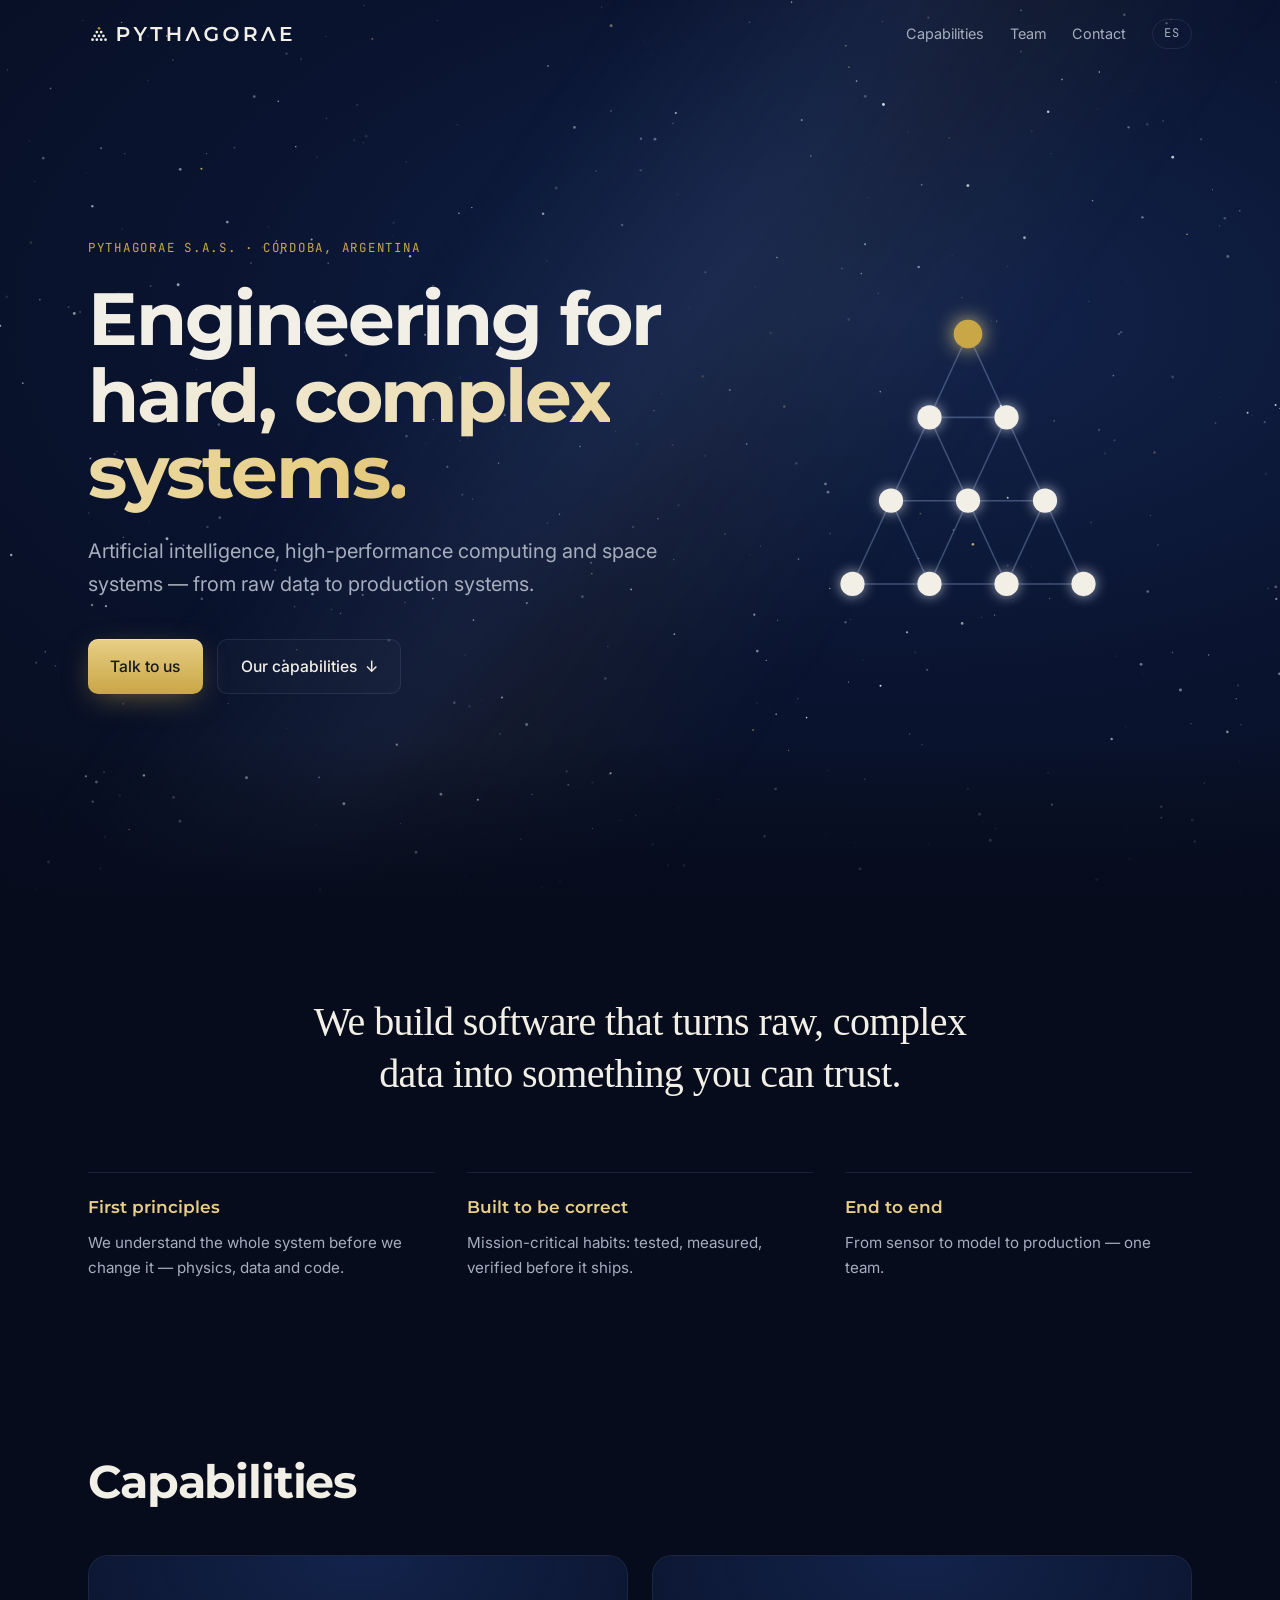
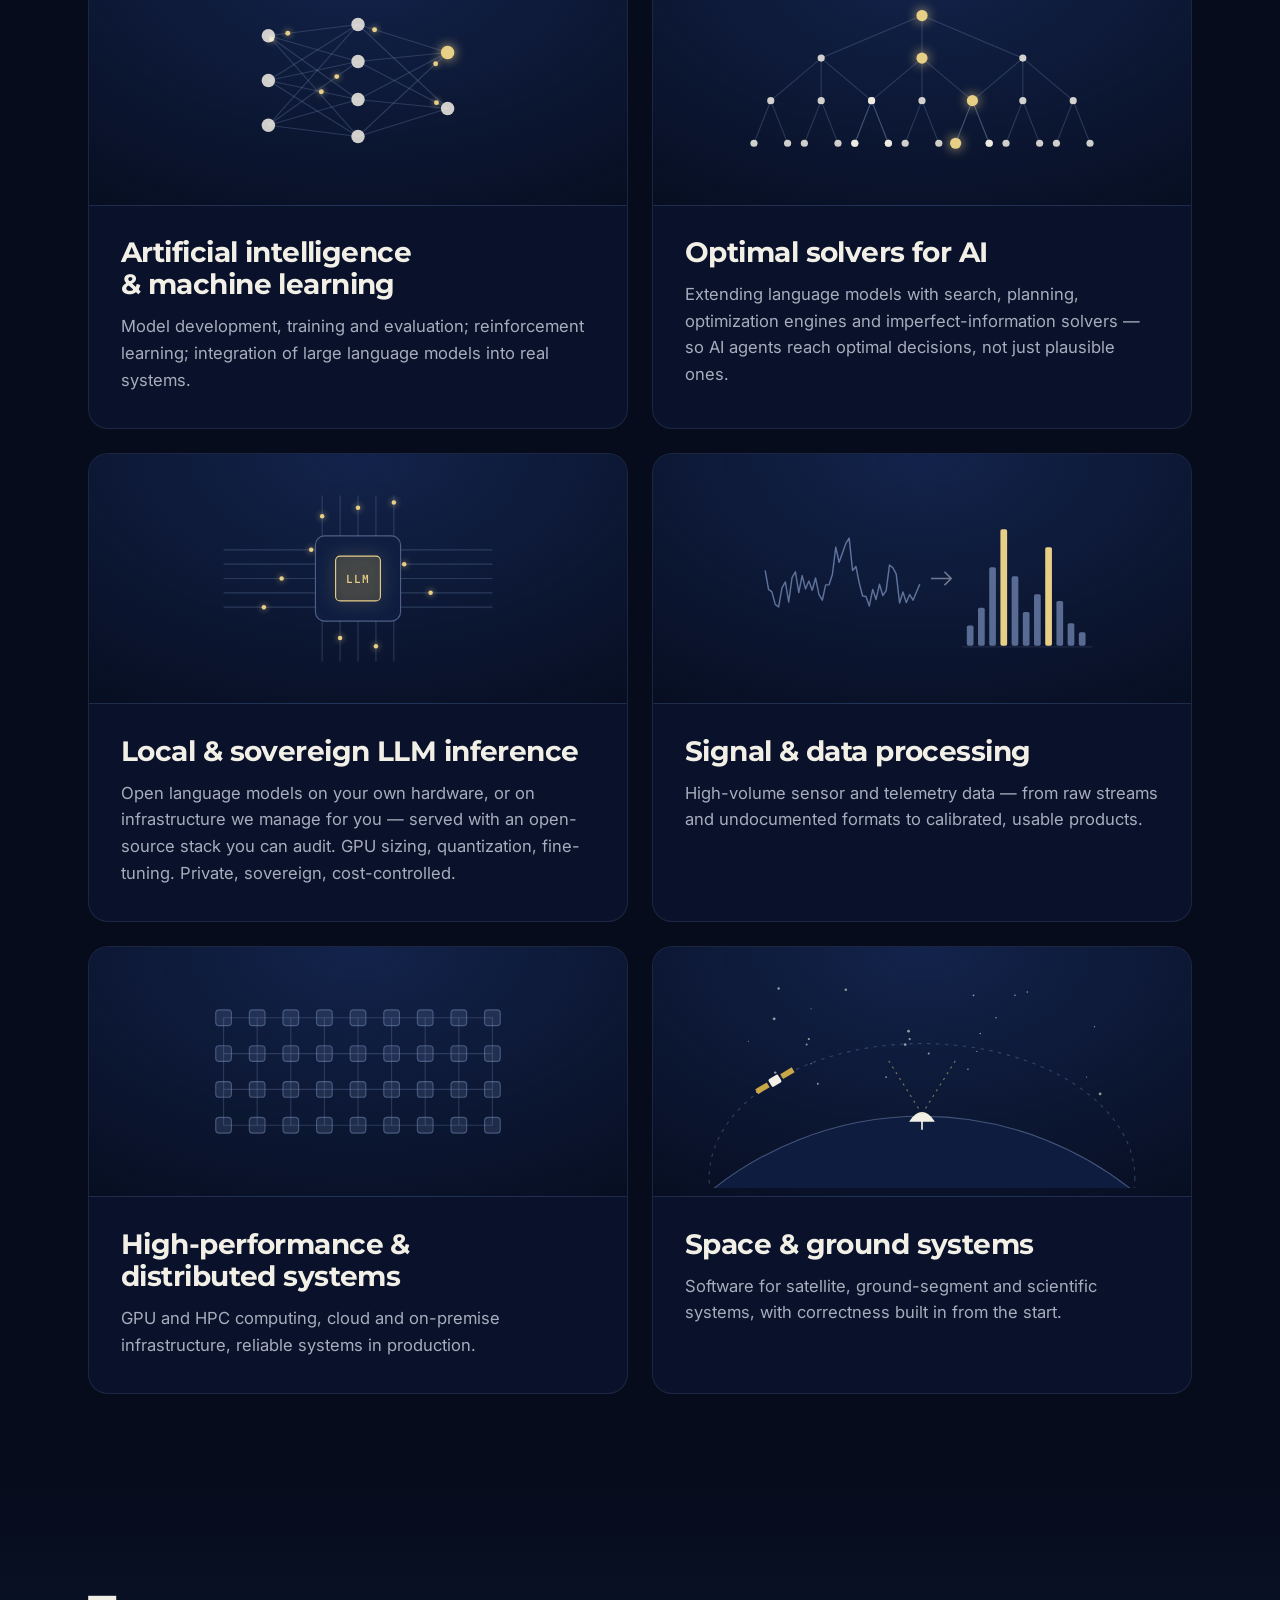
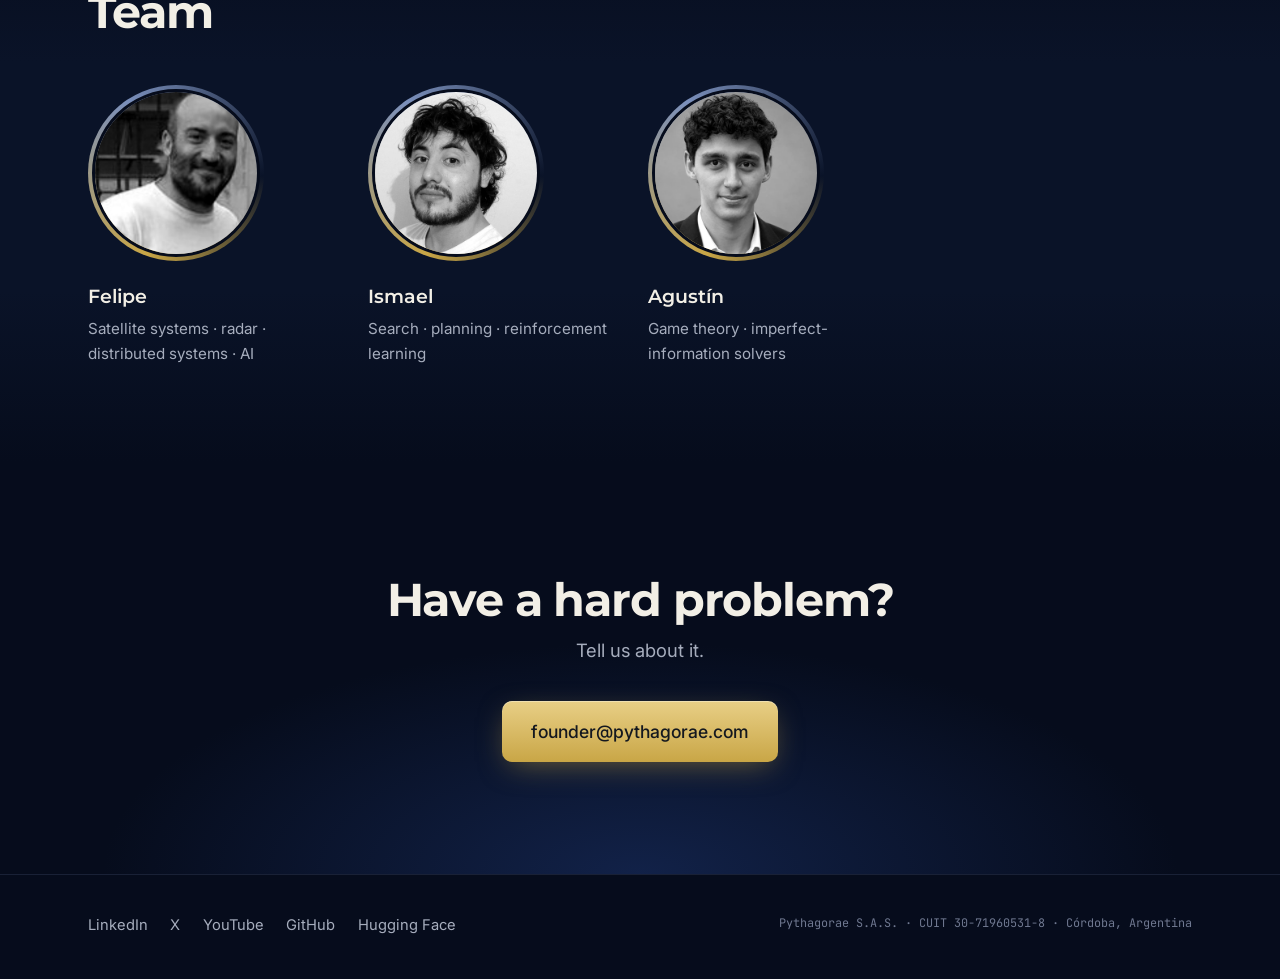
==== index.html @ efcf4a7c "Site: contact line 'Tell us about it.' Co-Authored-By: Claude Opus 5.5 (1M context) <noreply@anthrop" ====
<!doctype html>
<html lang="en">
<head>
<meta charset="utf-8">
<meta name="viewport" content="width=device-width, initial-scale=1">
<title>Pythagorae — Engineering for hard, complex systems</title>
<meta name="description" content="Pythagorae — software, artificial intelligence, high-performance computing and space-systems engineering. Córdoba, Argentina.">
<meta name="theme-color" content="#060c1c">
<meta property="og:title" content="Pythagorae">
<meta property="og:description" content="Pythagorae — software, artificial intelligence, high-performance computing and space-systems engineering. Córdoba, Argentina.">
<meta property="og:image" content="https://pythagorae.com/assets/og.png">
<meta property="og:url" content="https://pythagorae.com/">
<meta name="twitter:card" content="summary_large_image">
<link rel="alternate" hreflang="en" href="https://pythagorae.com/">
<link rel="alternate" hreflang="es" href="https://pythagorae.com/es/">
<link rel="alternate" hreflang="x-default" href="https://pythagorae.com/">
<link rel="icon" type="image/png" href="/assets/favicon.png">
<link rel="preconnect" href="https://fonts.googleapis.com">
<link rel="preconnect" href="https://fonts.gstatic.com" crossorigin>
<link href="https://fonts.googleapis.com/css2?family=Montserrat:wght@500;600;700&family=Inter:wght@400;500&family=JetBrains+Mono:wght@400;500&display=swap" rel="stylesheet">
<link rel="stylesheet" href="/style.css?v=16">
<script defer src="/site.js?v=15"></script>
</head>
<body>

<header class="bar">
  <div class="wrap bar-in">
    <a class="brand" href="/" aria-label="Pythagorae"><img src="/assets/lockup-horizontal-cream.svg" alt="Pythagorae" height="22"></a>
    <nav>
      <a href="#capabilities">Capabilities</a>
      <a href="#team">Team</a>
      <a href="#contact">Contact</a>
      <a class="lang" href="/es/" hreflang="es" lang="es">ES</a>
    </nav>
  </div>
</header>

<section class="hero">
  <canvas id="sky" aria-hidden="true"></canvas>
  <div class="milky" aria-hidden="true"></div>
  <div class="wrap hero-in">
    <div class="hero-copy">
      <p class="eyebrow">Pythagorae S.A.S. &middot; C&oacute;rdoba, Argentina</p>
      <h1>Engineering for <span class="grad">hard, complex systems.</span></h1>
      <p class="lede">Artificial intelligence, high-performance computing and space systems &mdash; from raw data to production systems.</p>
      <div class="ctas">
        <a class="btn primary" href="#contact">Talk to us</a>
        <a class="btn ghost" href="#capabilities">Our capabilities <span aria-hidden="true">&darr;</span></a>
      </div>
    </div>
    <div class="hero-art"><svg class="tetractys" viewBox="0 0 400 360" aria-hidden="true"><g class="edges"><line class="edge" style="--d:0.00s" x1="200.0" y1="60.0" x2="165.0" y2="135.8"/><line class="edge" style="--d:0.07s" x1="200.0" y1="60.0" x2="235.0" y2="135.8"/><line class="edge" style="--d:0.14s" x1="165.0" y1="135.8" x2="235.0" y2="135.8"/><line class="edge" style="--d:0.21s" x1="165.0" y1="135.8" x2="130.0" y2="211.5"/><line class="edge" style="--d:0.28s" x1="165.0" y1="135.8" x2="200.0" y2="211.5"/><line class="edge" style="--d:0.35s" x1="235.0" y1="135.8" x2="200.0" y2="211.5"/><line class="edge" style="--d:0.42s" x1="235.0" y1="135.8" x2="270.0" y2="211.5"/><line class="edge" style="--d:0.49s" x1="130.0" y1="211.5" x2="200.0" y2="211.5"/><line class="edge" style="--d:0.56s" x1="130.0" y1="211.5" x2="95.0" y2="287.2"/><line class="edge" style="--d:0.63s" x1="130.0" y1="211.5" x2="165.0" y2="287.2"/><line class="edge" style="--d:0.70s" x1="200.0" y1="211.5" x2="270.0" y2="211.5"/><line class="edge" style="--d:0.77s" x1="200.0" y1="211.5" x2="165.0" y2="287.2"/><line class="edge" style="--d:0.84s" x1="200.0" y1="211.5" x2="235.0" y2="287.2"/><line class="edge" style="--d:0.91s" x1="270.0" y1="211.5" x2="235.0" y2="287.2"/><line class="edge" style="--d:0.98s" x1="270.0" y1="211.5" x2="305.0" y2="287.2"/><line class="edge" style="--d:1.05s" x1="95.0" y1="287.2" x2="165.0" y2="287.2"/><line class="edge" style="--d:1.12s" x1="165.0" y1="287.2" x2="235.0" y2="287.2"/><line class="edge" style="--d:1.19s" x1="235.0" y1="287.2" x2="305.0" y2="287.2"/></g><g class="nodes"><circle class="node monad" style="--d:0.40s" cx="200.0" cy="60.0" r="13"/><circle class="node" style="--d:0.49s" cx="165.0" cy="135.8" r="11"/><circle class="node" style="--d:0.58s" cx="235.0" cy="135.8" r="11"/><circle class="node" style="--d:0.67s" cx="130.0" cy="211.5" r="11"/><circle class="node" style="--d:0.76s" cx="200.0" cy="211.5" r="11"/><circle class="node" style="--d:0.85s" cx="270.0" cy="211.5" r="11"/><circle class="node" style="--d:0.94s" cx="95.0" cy="287.2" r="11"/><circle class="node" style="--d:1.03s" cx="165.0" cy="287.2" r="11"/><circle class="node" style="--d:1.12s" cx="235.0" cy="287.2" r="11"/><circle class="node" style="--d:1.21s" cx="305.0" cy="287.2" r="11"/></g></svg></div>
  </div>
</section>

<section class="statement">
  <div class="wrap">
    <blockquote class="reveal">We build software that turns raw, complex data into something you can trust.</blockquote>
    <div class="principles"><div class="principle reveal" style="--i:0"><h3>First principles</h3><p>We understand the whole system before we change it &mdash; physics, data and code.</p></div><div class="principle reveal" style="--i:1"><h3>Built to be correct</h3><p>Mission-critical habits: tested, measured, verified before it ships.</p></div><div class="principle reveal" style="--i:2"><h3>End to end</h3><p>From sensor to model to production &mdash; one team.</p></div></div>
  </div>
</section>

<section id="capabilities" class="section">
  <div class="wrap">
    <header class="section-head reveal"><h2>Capabilities</h2></header>
    <div class="grid">
        <article class="card reveal" style="--i:0">
          <div class="card-art"><svg class="art" viewBox="0 -24 320 208" preserveAspectRatio="xMidYMid meet" aria-hidden="true"><line class="a-line" x1="80" y1="40" x2="160" y2="30"/><circle class="a-pulse" r="2.2"><animateMotion dur="2.20s" begin="-0.01s" repeatCount="indefinite" path="M80,40 L160,30"/></circle><line class="a-line" x1="80" y1="40" x2="160" y2="63"/><line class="a-line" x1="80" y1="40" x2="160" y2="97"/><line class="a-line" x1="80" y1="40" x2="160" y2="130"/><circle class="a-pulse" r="2.2"><animateMotion dur="3.25s" begin="-0.70s" repeatCount="indefinite" path="M80,40 L160,130"/></circle><line class="a-line" x1="80" y1="80" x2="160" y2="30"/><line class="a-line" x1="80" y1="80" x2="160" y2="63"/><line class="a-line" x1="80" y1="80" x2="160" y2="97"/><circle class="a-pulse" r="2.2"><animateMotion dur="2.55s" begin="-1.39s" repeatCount="indefinite" path="M80,80 L160,97"/></circle><line class="a-line" x1="80" y1="80" x2="160" y2="130"/><line class="a-line" x1="80" y1="120" x2="160" y2="30"/><line class="a-line" x1="80" y1="120" x2="160" y2="63"/><circle class="a-pulse" r="2.2"><animateMotion dur="3.60s" begin="-0.08s" repeatCount="indefinite" path="M80,120 L160,63"/></circle><line class="a-line" x1="80" y1="120" x2="160" y2="97"/><line class="a-line" x1="80" y1="120" x2="160" y2="130"/><line class="a-line" x1="160" y1="30" x2="240" y2="55"/><circle class="a-pulse" r="2.2"><animateMotion dur="2.90s" begin="-0.77s" repeatCount="indefinite" path="M160,30 L240,55"/></circle><line class="a-line" x1="160" y1="30" x2="240" y2="105"/><line class="a-line" x1="160" y1="63" x2="240" y2="55"/><line class="a-line" x1="160" y1="63" x2="240" y2="105"/><circle class="a-pulse" r="2.2"><animateMotion dur="2.20s" begin="-1.46s" repeatCount="indefinite" path="M160,63 L240,105"/></circle><line class="a-line" x1="160" y1="97" x2="240" y2="55"/><line class="a-line" x1="160" y1="97" x2="240" y2="105"/><line class="a-line" x1="160" y1="130" x2="240" y2="55"/><circle class="a-pulse" r="2.2"><animateMotion dur="3.25s" begin="-0.15s" repeatCount="indefinite" path="M160,130 L240,55"/></circle><line class="a-line" x1="160" y1="130" x2="240" y2="105"/><circle class="a-dot a-breathe" style="--d:0.0s" cx="80" cy="40" r="6"/><circle class="a-dot a-breathe" style="--d:0.3s" cx="80" cy="80" r="6"/><circle class="a-dot a-breathe" style="--d:0.6s" cx="80" cy="120" r="6"/><circle class="a-dot a-breathe" style="--d:0.3s" cx="160" cy="30" r="6"/><circle class="a-dot a-breathe" style="--d:0.6s" cx="160" cy="63" r="6"/><circle class="a-dot a-breathe" style="--d:0.9s" cx="160" cy="97" r="6"/><circle class="a-dot a-breathe" style="--d:1.2s" cx="160" cy="130" r="6"/><circle class="a-hot a-breathe" style="--d:0.6s" cx="240" cy="55" r="6"/><circle class="a-dot a-breathe" style="--d:0.9s" cx="240" cy="105" r="6"/></svg></div>
          <div class="card-body">
            <h3>Artificial intelligence &amp; machine learning</h3>
            <p>Model development, training and evaluation; reinforcement learning; integration of large language models into real systems.</p>
          </div>
        </article>
        <article class="card reveal" style="--i:1">
          <div class="card-art"><svg class="art" viewBox="0 -24 320 208" preserveAspectRatio="xMidYMid meet" aria-hidden="true"><line class="a-line" x1="160.0" y1="22" x2="70.0" y2="60"/><line class="a-line" x1="160.0" y1="22" x2="160.0" y2="60"/><line class="a-line" x1="160.0" y1="22" x2="250.0" y2="60"/><line class="a-line" x1="70.0" y1="60" x2="25.0" y2="98"/><line class="a-line" x1="70.0" y1="60" x2="70.0" y2="98"/><line class="a-line" x1="70.0" y1="60" x2="115.0" y2="98"/><line class="a-line" x1="160.0" y1="60" x2="115.0" y2="98"/><line class="a-line" x1="160.0" y1="60" x2="160.0" y2="98"/><line class="a-line" x1="160.0" y1="60" x2="205.0" y2="98"/><line class="a-line" x1="250.0" y1="60" x2="205.0" y2="98"/><line class="a-line" x1="250.0" y1="60" x2="250.0" y2="98"/><line class="a-line" x1="250.0" y1="60" x2="295.0" y2="98"/><line class="a-line" x1="25.0" y1="98" x2="10.0" y2="136"/><line class="a-line" x1="25.0" y1="98" x2="40.0" y2="136"/><line class="a-line" x1="70.0" y1="98" x2="55.0" y2="136"/><line class="a-line" x1="70.0" y1="98" x2="85.0" y2="136"/><line class="a-line" x1="115.0" y1="98" x2="100.0" y2="136"/><line class="a-line" x1="115.0" y1="98" x2="130.0" y2="136"/><line class="a-line" x1="115.0" y1="98" x2="100.0" y2="136"/><line class="a-line" x1="115.0" y1="98" x2="130.0" y2="136"/><line class="a-line" x1="160.0" y1="98" x2="145.0" y2="136"/><line class="a-line" x1="160.0" y1="98" x2="175.0" y2="136"/><line class="a-line" x1="205.0" y1="98" x2="190.0" y2="136"/><line class="a-line" x1="205.0" y1="98" x2="220.0" y2="136"/><line class="a-line" x1="205.0" y1="98" x2="190.0" y2="136"/><line class="a-line" x1="205.0" y1="98" x2="220.0" y2="136"/><line class="a-line" x1="250.0" y1="98" x2="235.0" y2="136"/><line class="a-line" x1="250.0" y1="98" x2="265.0" y2="136"/><line class="a-line" x1="295.0" y1="98" x2="280.0" y2="136"/><line class="a-line" x1="295.0" y1="98" x2="310.0" y2="136"/><circle class="a-dot" cx="160.0" cy="22" r="4.5"/><circle class="a-dot" cx="70.0" cy="60" r="3.2"/><circle class="a-dot" cx="160.0" cy="60" r="3.2"/><circle class="a-dot" cx="250.0" cy="60" r="3.2"/><circle class="a-dot" cx="25.0" cy="98" r="3.2"/><circle class="a-dot" cx="70.0" cy="98" r="3.2"/><circle class="a-dot" cx="115.0" cy="98" r="3.2"/><circle class="a-dot" cx="115.0" cy="98" r="3.2"/><circle class="a-dot" cx="160.0" cy="98" r="3.2"/><circle class="a-dot" cx="205.0" cy="98" r="3.2"/><circle class="a-dot" cx="205.0" cy="98" r="3.2"/><circle class="a-dot" cx="250.0" cy="98" r="3.2"/><circle class="a-dot" cx="295.0" cy="98" r="3.2"/><circle class="a-dot" cx="10.0" cy="136" r="3.2"/><circle class="a-dot" cx="40.0" cy="136" r="3.2"/><circle class="a-dot" cx="55.0" cy="136" r="3.2"/><circle class="a-dot" cx="85.0" cy="136" r="3.2"/><circle class="a-dot" cx="100.0" cy="136" r="3.2"/><circle class="a-dot" cx="130.0" cy="136" r="3.2"/><circle class="a-dot" cx="100.0" cy="136" r="3.2"/><circle class="a-dot" cx="130.0" cy="136" r="3.2"/><circle class="a-dot" cx="145.0" cy="136" r="3.2"/><circle class="a-dot" cx="175.0" cy="136" r="3.2"/><circle class="a-dot" cx="190.0" cy="136" r="3.2"/><circle class="a-dot" cx="220.0" cy="136" r="3.2"/><circle class="a-dot" cx="190.0" cy="136" r="3.2"/><circle class="a-dot" cx="220.0" cy="136" r="3.2"/><circle class="a-dot" cx="235.0" cy="136" r="3.2"/><circle class="a-dot" cx="265.0" cy="136" r="3.2"/><circle class="a-dot" cx="280.0" cy="136" r="3.2"/><circle class="a-dot" cx="310.0" cy="136" r="3.2"/><path class="a-best" d="M160.0,22 L160.0,60 L205.0,98 L190.0,136"/><circle class="a-hot a-breathe" style="--d:0.00s" cx="160.0" cy="22" r="5"/><circle class="a-hot a-breathe" style="--d:0.25s" cx="160.0" cy="60" r="5"/><circle class="a-hot a-breathe" style="--d:0.50s" cx="205.0" cy="98" r="5"/><circle class="a-hot a-breathe" style="--d:0.75s" cx="190.0" cy="136" r="5"/></svg></div>
          <div class="card-body">
            <h3>Optimal solvers for AI</h3>
            <p>Extending language models with search, planning, optimization engines and imperfect-information solvers &mdash; so AI agents reach optimal decisions, not just plausible ones.</p>
          </div>
        </article>
        <article class="card reveal" style="--i:0">
          <div class="card-art"><svg class="art" viewBox="0 -24 320 208" preserveAspectRatio="xMidYMid meet" aria-hidden="true"><line class="a-line" x1="128.0" y1="42.0" x2="128.0" y2="6.0"/><circle class="a-pulse" r="2"><animateMotion dur="1.8s" begin="-0.05s" repeatCount="indefinite" path="M128.0,6.0 L128.0,42.0"/></circle><line class="a-line" x1="144.0" y1="42.0" x2="144.0" y2="6.0"/><line class="a-line" x1="160.0" y1="42.0" x2="160.0" y2="6.0"/><circle class="a-pulse" r="2"><animateMotion dur="2.4s" begin="-0.45s" repeatCount="indefinite" path="M160.0,6.0 L160.0,42.0"/></circle><line class="a-line" x1="176.0" y1="42.0" x2="176.0" y2="6.0"/><line class="a-line" x1="192.0" y1="42.0" x2="192.0" y2="6.0"/><circle class="a-pulse" r="2"><animateMotion dur="3.0s" begin="-0.85s" repeatCount="indefinite" path="M192.0,6.0 L192.0,42.0"/></circle><line class="a-line" x1="128.0" y1="118.0" x2="128.0" y2="154.0"/><line class="a-line" x1="144.0" y1="118.0" x2="144.0" y2="154.0"/><circle class="a-pulse" r="2"><animateMotion dur="2.1s" begin="-0.65s" repeatCount="indefinite" path="M144.0,154.0 L144.0,118.0"/></circle><line class="a-line" x1="160.0" y1="118.0" x2="160.0" y2="154.0"/><line class="a-line" x1="176.0" y1="118.0" x2="176.0" y2="154.0"/><circle class="a-pulse" r="2"><animateMotion dur="2.7s" begin="-1.05s" repeatCount="indefinite" path="M176.0,154.0 L176.0,118.0"/></circle><line class="a-line" x1="192.0" y1="118.0" x2="192.0" y2="154.0"/><line class="a-line" x1="122.0" y1="54.4" x2="40.0" y2="54.4"/><circle class="a-pulse" r="2"><animateMotion dur="1.8s" begin="-0.85s" repeatCount="indefinite" path="M40.0,54.4 L122.0,54.4"/></circle><line class="a-line" x1="122.0" y1="67.2" x2="40.0" y2="67.2"/><line class="a-line" x1="122.0" y1="80.0" x2="40.0" y2="80.0"/><circle class="a-pulse" r="2"><animateMotion dur="2.4s" begin="-1.25s" repeatCount="indefinite" path="M40.0,80.0 L122.0,80.0"/></circle><line class="a-line" x1="122.0" y1="92.8" x2="40.0" y2="92.8"/><line class="a-line" x1="122.0" y1="105.6" x2="40.0" y2="105.6"/><circle class="a-pulse" r="2"><animateMotion dur="3.0s" begin="-1.65s" repeatCount="indefinite" path="M40.0,105.6 L122.0,105.6"/></circle><line class="a-line" x1="198.0" y1="54.4" x2="280.0" y2="54.4"/><line class="a-line" x1="198.0" y1="67.2" x2="280.0" y2="67.2"/><circle class="a-pulse" r="2"><animateMotion dur="2.1s" begin="-1.45s" repeatCount="indefinite" path="M280.0,67.2 L198.0,67.2"/></circle><line class="a-line" x1="198.0" y1="80.0" x2="280.0" y2="80.0"/><line class="a-line" x1="198.0" y1="92.8" x2="280.0" y2="92.8"/><circle class="a-pulse" r="2"><animateMotion dur="2.7s" begin="-1.85s" repeatCount="indefinite" path="M280.0,92.8 L198.0,92.8"/></circle><line class="a-line" x1="198.0" y1="105.6" x2="280.0" y2="105.6"/><rect class="a-chip" x="122" y="42" width="76" height="76" rx="8"/><rect class="a-die a-breathe" x="140" y="60" width="40" height="40" rx="4"/><text class="a-label" x="160" y="84" text-anchor="middle">LLM</text></svg></div>
          <div class="card-body">
            <h3>Local &amp; sovereign LLM inference</h3>
            <p>Open language models on your own hardware, or on infrastructure we manage for you &mdash; served with an open-source stack you can audit. GPU sizing, quantization, fine-tuning. Private, sovereign, cost-controlled.</p>
          </div>
        </article>
        <article class="card reveal" style="--i:1">
          <div class="card-art"><svg class="art" viewBox="0 -24 320 208" preserveAspectRatio="xMidYMid meet" aria-hidden="true"><polyline class="a-raw" points="20,72.7 23,89.7 26,91.9 29,103.1 32,105.4 35,88.4 38,83.1 41,100.9 44,79.2 47,74.0 50,92.6 53,77.4 56,89.3 59,82.3 62,90.5 65,79.6 68,94.2 71,99.4 74,85.7 77,85.7 80,76.4 83,52.1 86,65.5 89,57.3 92,48.7 95,44.0 98,72.9 101,69.3 104,84.1 107,95.6 110,96.1 113,104.5 116,89.7 119,98.7 122,85.2 125,95.2 128,90.8 131,68.0 134,70.4 137,76.1 140,101.8 143,92.0 146,101.4 149,94.3 152,99.4 155,92.3 158,85.0"/><path class="a-arrow" d="M168 80 h18 m-6 -6 l6 6 l-6 6"/><rect class="a-bar a-grow" style="--d:0.00s" x="200" y="122" width="6" height="18" rx="1.5"/><rect class="a-bar a-grow" style="--d:0.12s" x="210" y="106" width="6" height="34" rx="1.5"/><rect class="a-bar a-grow" style="--d:0.24s" x="220" y="70" width="6" height="70" rx="1.5"/><rect class="a-bar-hot a-grow" style="--d:0.36s" x="230" y="36" width="6" height="104" rx="1.5"/><rect class="a-bar a-grow" style="--d:0.48s" x="240" y="78" width="6" height="62" rx="1.5"/><rect class="a-bar a-grow" style="--d:0.60s" x="250" y="110" width="6" height="30" rx="1.5"/><rect class="a-bar a-grow" style="--d:0.72s" x="260" y="94" width="6" height="46" rx="1.5"/><rect class="a-bar-hot a-grow" style="--d:0.84s" x="270" y="52" width="6" height="88" rx="1.5"/><rect class="a-bar a-grow" style="--d:0.96s" x="280" y="100" width="6" height="40" rx="1.5"/><rect class="a-bar a-grow" style="--d:1.08s" x="290" y="120" width="6" height="20" rx="1.5"/><rect class="a-bar a-grow" style="--d:1.20s" x="300" y="128" width="6" height="12" rx="1.5"/><line class="a-axis" x1="196" y1="141" x2="312" y2="141"/></svg></div>
          <div class="card-body">
            <h3>Signal &amp; data processing</h3>
            <p>High-volume sensor and telemetry data &mdash; from raw streams and undocumented formats to calibrated, usable products.</p>
          </div>
        </article>
        <article class="card reveal" style="--i:0">
          <div class="card-art"><svg class="art" viewBox="0 -24 320 208" preserveAspectRatio="xMidYMid meet" aria-hidden="true"><line class="a-line" x1="40" y1="32" x2="70" y2="32"/><line class="a-line" x1="40" y1="32" x2="40" y2="64"/><line class="a-line" x1="70" y1="32" x2="100" y2="32"/><line class="a-line" x1="70" y1="32" x2="70" y2="64"/><line class="a-line" x1="100" y1="32" x2="130" y2="32"/><line class="a-line" x1="100" y1="32" x2="100" y2="64"/><line class="a-line" x1="130" y1="32" x2="160" y2="32"/><line class="a-line" x1="130" y1="32" x2="130" y2="64"/><line class="a-line" x1="160" y1="32" x2="190" y2="32"/><line class="a-line" x1="160" y1="32" x2="160" y2="64"/><line class="a-line" x1="190" y1="32" x2="220" y2="32"/><line class="a-line" x1="190" y1="32" x2="190" y2="64"/><line class="a-line" x1="220" y1="32" x2="250" y2="32"/><line class="a-line" x1="220" y1="32" x2="220" y2="64"/><line class="a-line" x1="250" y1="32" x2="280" y2="32"/><line class="a-line" x1="250" y1="32" x2="250" y2="64"/><line class="a-line" x1="280" y1="32" x2="280" y2="64"/><line class="a-line" x1="40" y1="64" x2="70" y2="64"/><line class="a-line" x1="40" y1="64" x2="40" y2="96"/><line class="a-line" x1="70" y1="64" x2="100" y2="64"/><line class="a-line" x1="70" y1="64" x2="70" y2="96"/><line class="a-line" x1="100" y1="64" x2="130" y2="64"/><line class="a-line" x1="100" y1="64" x2="100" y2="96"/><line class="a-line" x1="130" y1="64" x2="160" y2="64"/><line class="a-line" x1="130" y1="64" x2="130" y2="96"/><line class="a-line" x1="160" y1="64" x2="190" y2="64"/><line class="a-line" x1="160" y1="64" x2="160" y2="96"/><line class="a-line" x1="190" y1="64" x2="220" y2="64"/><line class="a-line" x1="190" y1="64" x2="190" y2="96"/><line class="a-line" x1="220" y1="64" x2="250" y2="64"/><line class="a-line" x1="220" y1="64" x2="220" y2="96"/><line class="a-line" x1="250" y1="64" x2="280" y2="64"/><line class="a-line" x1="250" y1="64" x2="250" y2="96"/><line class="a-line" x1="280" y1="64" x2="280" y2="96"/><line class="a-line" x1="40" y1="96" x2="70" y2="96"/><line class="a-line" x1="40" y1="96" x2="40" y2="128"/><line class="a-line" x1="70" y1="96" x2="100" y2="96"/><line class="a-line" x1="70" y1="96" x2="70" y2="128"/><line class="a-line" x1="100" y1="96" x2="130" y2="96"/><line class="a-line" x1="100" y1="96" x2="100" y2="128"/><line class="a-line" x1="130" y1="96" x2="160" y2="96"/><line class="a-line" x1="130" y1="96" x2="130" y2="128"/><line class="a-line" x1="160" y1="96" x2="190" y2="96"/><line class="a-line" x1="160" y1="96" x2="160" y2="128"/><line class="a-line" x1="190" y1="96" x2="220" y2="96"/><line class="a-line" x1="190" y1="96" x2="190" y2="128"/><line class="a-line" x1="220" y1="96" x2="250" y2="96"/><line class="a-line" x1="220" y1="96" x2="220" y2="128"/><line class="a-line" x1="250" y1="96" x2="280" y2="96"/><line class="a-line" x1="250" y1="96" x2="250" y2="128"/><line class="a-line" x1="280" y1="96" x2="280" y2="128"/><line class="a-line" x1="40" y1="128" x2="70" y2="128"/><line class="a-line" x1="70" y1="128" x2="100" y2="128"/><line class="a-line" x1="100" y1="128" x2="130" y2="128"/><line class="a-line" x1="130" y1="128" x2="160" y2="128"/><line class="a-line" x1="160" y1="128" x2="190" y2="128"/><line class="a-line" x1="190" y1="128" x2="220" y2="128"/><line class="a-line" x1="220" y1="128" x2="250" y2="128"/><line class="a-line" x1="250" y1="128" x2="280" y2="128"/><rect class="a-node a-wave" style="--d:0.00s" x="33" y="25" width="14" height="14" rx="3"/><rect class="a-node a-wave" style="--d:0.18s" x="63" y="25" width="14" height="14" rx="3"/><rect class="a-node a-wave" style="--d:0.36s" x="93" y="25" width="14" height="14" rx="3"/><rect class="a-node a-wave" style="--d:0.54s" x="123" y="25" width="14" height="14" rx="3"/><rect class="a-node a-wave" style="--d:0.72s" x="153" y="25" width="14" height="14" rx="3"/><rect class="a-node a-wave" style="--d:0.90s" x="183" y="25" width="14" height="14" rx="3"/><rect class="a-node a-wave" style="--d:1.08s" x="213" y="25" width="14" height="14" rx="3"/><rect class="a-node a-wave" style="--d:1.26s" x="243" y="25" width="14" height="14" rx="3"/><rect class="a-node a-wave" style="--d:1.44s" x="273" y="25" width="14" height="14" rx="3"/><rect class="a-node a-wave" style="--d:0.18s" x="33" y="57" width="14" height="14" rx="3"/><rect class="a-node a-wave" style="--d:0.36s" x="63" y="57" width="14" height="14" rx="3"/><rect class="a-node a-wave" style="--d:0.54s" x="93" y="57" width="14" height="14" rx="3"/><rect class="a-node a-wave" style="--d:0.72s" x="123" y="57" width="14" height="14" rx="3"/><rect class="a-node a-wave" style="--d:0.90s" x="153" y="57" width="14" height="14" rx="3"/><rect class="a-node a-wave" style="--d:1.08s" x="183" y="57" width="14" height="14" rx="3"/><rect class="a-node a-wave" style="--d:1.26s" x="213" y="57" width="14" height="14" rx="3"/><rect class="a-node a-wave" style="--d:1.44s" x="243" y="57" width="14" height="14" rx="3"/><rect class="a-node a-wave" style="--d:1.62s" x="273" y="57" width="14" height="14" rx="3"/><rect class="a-node a-wave" style="--d:0.36s" x="33" y="89" width="14" height="14" rx="3"/><rect class="a-node a-wave" style="--d:0.54s" x="63" y="89" width="14" height="14" rx="3"/><rect class="a-node a-wave" style="--d:0.72s" x="93" y="89" width="14" height="14" rx="3"/><rect class="a-node a-wave" style="--d:0.90s" x="123" y="89" width="14" height="14" rx="3"/><rect class="a-node a-wave" style="--d:1.08s" x="153" y="89" width="14" height="14" rx="3"/><rect class="a-node a-wave" style="--d:1.26s" x="183" y="89" width="14" height="14" rx="3"/><rect class="a-node a-wave" style="--d:1.44s" x="213" y="89" width="14" height="14" rx="3"/><rect class="a-node a-wave" style="--d:1.62s" x="243" y="89" width="14" height="14" rx="3"/><rect class="a-node a-wave" style="--d:1.80s" x="273" y="89" width="14" height="14" rx="3"/><rect class="a-node a-wave" style="--d:0.54s" x="33" y="121" width="14" height="14" rx="3"/><rect class="a-node a-wave" style="--d:0.72s" x="63" y="121" width="14" height="14" rx="3"/><rect class="a-node a-wave" style="--d:0.90s" x="93" y="121" width="14" height="14" rx="3"/><rect class="a-node a-wave" style="--d:1.08s" x="123" y="121" width="14" height="14" rx="3"/><rect class="a-node a-wave" style="--d:1.26s" x="153" y="121" width="14" height="14" rx="3"/><rect class="a-node a-wave" style="--d:1.44s" x="183" y="121" width="14" height="14" rx="3"/><rect class="a-node a-wave" style="--d:1.62s" x="213" y="121" width="14" height="14" rx="3"/><rect class="a-node a-wave" style="--d:1.80s" x="243" y="121" width="14" height="14" rx="3"/><rect class="a-node a-wave" style="--d:1.98s" x="273" y="121" width="14" height="14" rx="3"/></svg></div>
          <div class="card-body">
            <h3>High-performance &amp; distributed systems</h3>
            <p>GPU and HPC computing, cloud and on-premise infrastructure, reliable systems in production.</p>
          </div>
        </article>
        <article class="card reveal" style="--i:1">
          <div class="card-art"><svg class="art" viewBox="0 -24 320 208" preserveAspectRatio="xMidYMid meet" aria-hidden="true"><circle class="a-planet" cx="160" cy="420" r="300"/><ellipse class="a-orbit" cx="160" cy="175" rx="190" ry="120"/><circle class="a-star" cx="145" cy="56" r="1.2"/><circle class="a-star" cx="149" cy="51" r="1.0"/><circle class="a-star" cx="59" cy="51" r="1.0"/><circle class="a-star" cx="254" cy="9" r="0.7"/><circle class="a-star" cx="29" cy="81" r="1.1"/><circle class="a-star" cx="13" cy="98" r="1.3"/><circle class="a-star" cx="209" cy="62" r="0.6"/><circle class="a-star" cx="5" cy="53" r="0.5"/><circle class="a-star" cx="61" cy="24" r="0.5"/><circle class="a-star" cx="148" cy="44" r="1.2"/><circle class="a-star" cx="166" cy="64" r="0.9"/><circle class="a-star" cx="212" cy="46" r="0.7"/><circle class="a-star" cx="319" cy="100" r="1.2"/><circle class="a-star" cx="226" cy="32" r="0.7"/><circle class="a-star" cx="92" cy="7" r="1.1"/><circle class="a-star" cx="128" cy="85" r="0.8"/><circle class="a-star" cx="307" cy="85" r="0.5"/><circle class="a-star" cx="67" cy="91" r="0.9"/><circle class="a-star" cx="314" cy="40" r="0.6"/><circle class="a-star" cx="201" cy="78" r="0.7"/><circle class="a-star" cx="28" cy="33" r="1.3"/><circle class="a-star" cx="243" cy="12" r="0.7"/><circle class="a-star" cx="32" cy="6" r="1.1"/><circle class="a-star" cx="57" cy="56" r="0.9"/><circle class="a-star" cx="61" cy="73" r="0.6"/><circle class="a-star" cx="206" cy="12" r="0.8"/><path class="a-dish" d="M150 124 q10 -14 20 0 z M160 124 v8"/><path class="a-beam" d="M160 118 L130 70 M160 118 L190 70"/><g class="a-sat"><rect x="-5" y="-4" width="10" height="8" rx="1.5"/><rect class="a-panel" x="-19" y="-2.5" width="12" height="5"/><rect class="a-panel" x="7" y="-2.5" width="12" height="5"/><animateMotion dur="12s" repeatCount="indefinite" rotate="auto" path="M-30,175 A190,120 0 0 1 350,175"/></g></svg></div>
          <div class="card-body">
            <h3>Space &amp; ground systems</h3>
            <p>Software for satellite, ground-segment and scientific systems, with correctness built in from the start.</p>
          </div>
        </article>
    </div>
    </div>
  </div>
</section>

<section id="team" class="section alt">
  <div class="wrap">
    <header class="section-head reveal"><h2>Team</h2></header>
    <div class="team">
        <figure class="person reveal" style="--i:0">
          <div class="photo"><img src="/assets/team/felipe.jpg" alt="Felipe" width="400" height="400" loading="lazy"></div>
          <figcaption><strong>Felipe</strong><span>Satellite systems &middot; radar &middot; distributed systems &middot; AI</span></figcaption>
        </figure>
        <figure class="person reveal" style="--i:1">
          <div class="photo"><img src="/assets/team/ismael.jpg" alt="Ismael" width="400" height="400" loading="lazy"></div>
          <figcaption><strong>Ismael</strong><span>Search &middot; planning &middot; reinforcement learning</span></figcaption>
        </figure>
        <figure class="person reveal" style="--i:2">
          <div class="photo"><img src="/assets/team/agustin.jpg" alt="Agust&iacute;n" width="400" height="400" loading="lazy"></div>
          <figcaption><strong>Agust&iacute;n</strong><span>Game theory &middot; imperfect-information solvers</span></figcaption>
        </figure>
    </div>
  </div>
</section>

<section id="contact" class="contact">
  <div class="wrap reveal">
    <h2>Have a hard problem?</h2>
    <p>Tell us about it.</p>
    <a class="btn primary big" href="mailto:founder@pythagorae.com">founder@pythagorae.com</a>
  </div>
</section>

<footer class="foot">
  <div class="wrap foot-in">
    <ul class="social">
      <li><a href="https://www.linkedin.com/company/pythagorae" target="_blank" rel="noopener">LinkedIn</a></li>
      <li><a href="https://x.com/pythagorae_ai" target="_blank" rel="noopener">X</a></li>
      <li><a href="https://www.youtube.com/@pythagorae" target="_blank" rel="noopener">YouTube</a></li>
      <li><a href="https://github.com/pythagorae" target="_blank" rel="noopener">GitHub</a></li>
      <li><a href="https://huggingface.co/pythagorae" target="_blank" rel="noopener">Hugging Face</a></li>
    </ul>
    <p class="legal">Pythagorae S.A.S. &middot; CUIT 30-71960531-8 &middot; C&oacute;rdoba, Argentina</p>
  </div>
</footer>

</body>
</html>
---- style.css ----
/* Pythagorae — brand: ink #14181F, cream #F2EFE6, bronze #B08D2F, space #101F42 -> #04091A */
:root {
  --bg: #060c1c;
  --bg-2: #0a1328;
  --card: rgba(16, 31, 66, .38);
  --fg: #f2efe6;
  --muted: #a6adbd;
  --faint: #6f7890;
  --rule: rgba(122, 143, 187, .16);
  --bronze: #c9a646;
  --bronze-2: #e8cf86;
  --blue: #7a8fbb;
  --sans: "Inter", ui-sans-serif, -apple-system, BlinkMacSystemFont, "Segoe UI", Roboto, sans-serif;
  --display: "Montserrat", var(--sans);
  --mono: "JetBrains Mono", ui-monospace, SFMono-Regular, Menlo, Consolas, monospace;
  --serif: ui-serif, Georgia, "Iowan Old Style", Palatino, serif;
}

* { box-sizing: border-box; }
html { scroll-behavior: smooth; -webkit-text-size-adjust: 100%; scroll-padding-top: 72px; }
body {
  margin: 0;
  background: var(--bg);
  color: var(--fg);
  font: 400 17px/1.65 var(--sans);
  -webkit-font-smoothing: antialiased;
  overflow-x: hidden;
}
img { max-width: 100%; }
a { color: inherit; }
.wrap { max-width: 72rem; margin: 0 auto; padding: 0 1.5rem; }

/* ---------- top bar ---------- */

.bar {
  position: fixed; inset: 0 0 auto 0; z-index: 50;
  transition: background .3s ease, border-color .3s ease, backdrop-filter .3s ease;
  border-bottom: 1px solid transparent;
}
.bar.scrolled {
  background: rgba(6, 12, 28, .72);
  backdrop-filter: blur(14px) saturate(140%);
  -webkit-backdrop-filter: blur(14px) saturate(140%);
  border-color: var(--rule);
}
.bar-in { display: flex; align-items: center; justify-content: space-between; height: 68px; }
.brand img { display: block; height: 22px; width: auto; }
.bar nav { display: flex; align-items: center; gap: 1.6rem; font-size: .9rem; }
.bar nav a { color: var(--muted); text-decoration: none; transition: color .15s ease; }
.bar nav a:hover { color: var(--fg); }
.bar nav .lang {
  font-family: var(--mono); font-size: .75rem; letter-spacing: .08em;
  border: 1px solid var(--rule); border-radius: 999px; padding: .25rem .7rem;
}
.bar nav .lang:hover { border-color: var(--bronze); color: var(--bronze-2); }

/* ---------- hero ---------- */

.hero {
  position: relative; min-height: min(100vh, 900px); min-height: min(100svh, 900px);
  display: flex; align-items: center;
  background: radial-gradient(120% 90% at 70% 35%, #13244d 0%, #0a1430 45%, var(--bg) 100%);
  overflow: hidden; isolation: isolate;
}
#sky { position: absolute; inset: 0; width: 100%; height: 100%; z-index: -1; }
.milky {
  position: absolute; inset: -20%; z-index: -1; pointer-events: none;
  background: linear-gradient(125deg, transparent 38%, rgba(122, 143, 187, .10) 48%, rgba(201, 166, 70, .05) 52%, transparent 62%);
  filter: blur(30px);
}
.hero::after {
  content: ""; position: absolute; inset: auto 0 0 0; height: 160px; z-index: -1;
  background: linear-gradient(to bottom, transparent, var(--bg));
}
.hero-in {
  display: grid; grid-template-columns: 1.15fr .85fr; gap: 3rem; align-items: center;
  padding-top: 7rem; padding-bottom: 5rem; width: 100%;
}
.eyebrow {
  font-family: var(--mono); font-size: .78rem; letter-spacing: .14em; text-transform: uppercase;
  color: var(--bronze); margin: 0 0 1.4rem;
}
h1 {
  font-family: var(--display); font-weight: 700;
  font-size: clamp(2.5rem, 6.2vw, 4.6rem); line-height: 1.04; letter-spacing: -0.03em;
  margin: 0 0 1.5rem;
}
.grad {
  background: linear-gradient(100deg, var(--fg) 0%, var(--bronze-2) 45%, var(--bronze) 70%, var(--blue) 100%);
  background-size: 200% 100%;
  -webkit-background-clip: text; background-clip: text; color: transparent;
  animation: shimmer 9s ease-in-out infinite alternate;
}
@keyframes shimmer { from { background-position: 0% 0; } to { background-position: 100% 0; } }
.lede { font-size: clamp(1.05rem, 1.6vw, 1.25rem); color: var(--muted); max-width: 36rem; margin: 0 0 2.4rem; }

.ctas { display: flex; gap: .9rem; flex-wrap: wrap; }
.btn {
  display: inline-flex; align-items: center; gap: .5rem;
  font-weight: 500; font-size: .98rem; text-decoration: none;
  padding: .85rem 1.4rem; border-radius: 10px;
  transition: transform .15s ease, box-shadow .2s ease, background .2s ease, border-color .2s ease;
}
.btn.primary {
  background: linear-gradient(180deg, var(--bronze-2), var(--bronze));
  color: #14181f;
  box-shadow: 0 8px 30px -8px rgba(201, 166, 70, .55), inset 0 1px 0 rgba(255, 255, 255, .35);
}
.btn.primary:hover { transform: translateY(-2px); box-shadow: 0 14px 40px -8px rgba(201, 166, 70, .7), inset 0 1px 0 rgba(255, 255, 255, .35); }
.btn.ghost { border: 1px solid var(--rule); color: var(--fg); background: rgba(255, 255, 255, .02); }
.btn.ghost:hover { border-color: var(--blue); background: rgba(122, 143, 187, .08); }
.btn.big { font-size: 1.1rem; padding: 1rem 1.8rem; }

/* tetractys constellation */
.hero-art { display: flex; justify-content: center; }
.tetractys { width: 100%; max-width: 440px; overflow: visible; animation: float 8s ease-in-out infinite; }
@keyframes float { 50% { transform: translateY(-10px); } }
.edge {
  stroke: var(--blue); stroke-opacity: .45; stroke-width: 1.4;
  stroke-dasharray: 80;
  animation: draw 1.1s ease backwards; animation-delay: calc(var(--d) + .9s);
}
@keyframes draw { from { stroke-dashoffset: 80; } to { stroke-dashoffset: 0; } }
.node {
  fill: var(--fg); transform-box: fill-box; transform-origin: center;
  animation: pop .6s cubic-bezier(.2, 1.4, .4, 1) backwards, twinkle 4s ease-in-out infinite;
  animation-delay: var(--d), calc(var(--d) + 1s);
}
.node { filter: drop-shadow(0 0 6px rgba(226, 232, 245, .7)); }
.node.monad { fill: var(--bronze); filter: drop-shadow(0 0 9px rgba(232, 207, 134, .9)); }
@keyframes pop { from { opacity: 0; transform: scale(.2); } to { opacity: 1; transform: scale(1); } }
@keyframes twinkle { 0%, 100% { opacity: 1; } 50% { opacity: .65; } }

/* ---------- statement ---------- */

.statement { padding: 6rem 0 5rem; text-align: center; }
blockquote {
  font-family: var(--serif); font-size: clamp(1.6rem, 3.6vw, 2.5rem); line-height: 1.3;
  letter-spacing: -0.015em; max-width: 50rem; margin: 0 auto 4.5rem; text-wrap: balance;
}
.principles { display: grid; grid-template-columns: repeat(3, 1fr); gap: 2rem; text-align: left; }
.principle { border-top: 1px solid var(--rule); padding-top: 1.3rem; }
.principle h3 { font-family: var(--display); font-weight: 600; font-size: 1.05rem; margin: 0 0 .5rem; color: var(--bronze-2); }
.principle p { margin: 0; color: var(--muted); font-size: .95rem; }

/* ---------- sections ---------- */

.section { padding: 6rem 0; }
.section.alt { background: linear-gradient(180deg, var(--bg), var(--bg-2) 30%, var(--bg-2) 70%, var(--bg)); }
.section-head { margin-bottom: 3rem; }
.section-head h2, .contact h2 {
  font-family: var(--display); font-weight: 700; font-size: clamp(2rem, 4vw, 2.9rem);
  letter-spacing: -0.025em; line-height: 1.1; margin: 0 0 .6rem;
}
.section-head p { color: var(--muted); margin: 0; font-size: 1.1rem; }

/* capabilities grid */
.grid { display: grid; grid-template-columns: 1fr 1fr; gap: 1.5rem; }
.card {
  position: relative; border-radius: 20px; overflow: hidden;
  border: 1px solid var(--rule); background: var(--card);
  transition: transform .3s ease, border-color .3s ease, box-shadow .3s ease;
  --mx: 50%; --my: 50%;
}
.card::after {
  content: ""; position: absolute; inset: 0; pointer-events: none; opacity: 0; transition: opacity .3s ease;
  background: radial-gradient(520px circle at var(--mx) var(--my), rgba(201, 166, 70, .12), transparent 45%);
}
.card:hover { transform: translateY(-4px); border-color: rgba(201, 166, 70, .45); box-shadow: 0 24px 60px -30px rgba(0, 0, 0, .8); }
.card:hover::after { opacity: 1; }
.card-art {
  height: 250px; border-bottom: 1px solid var(--rule);
  background: radial-gradient(90% 120% at 50% 0%, rgba(19, 36, 77, .95), rgba(6, 12, 28, .6));
}
.card-body { padding: 1.9rem 2rem 2.2rem; }
.card h3 {
  font-family: var(--display); font-weight: 700; font-size: clamp(1.35rem, 2.2vw, 1.75rem);
  line-height: 1.15; letter-spacing: -0.02em; margin: 0 0 .8rem; text-wrap: balance;
}
.card p { margin: 0; color: var(--muted); font-size: clamp(1.02rem, 1.3vw, 1.12rem); line-height: 1.6; }
.art { display: block; width: 100%; height: 100%; padding: .5rem; box-sizing: border-box; }

/* capability art */
.a-line { stroke: var(--blue); stroke-opacity: .28; stroke-width: 1; }
.a-dot { fill: var(--fg); fill-opacity: .85; }
.a-hot { fill: var(--bronze-2); filter: drop-shadow(0 0 5px rgba(232, 207, 134, .9)); }
.a-pulse { fill: var(--bronze-2); filter: drop-shadow(0 0 3px rgba(232, 207, 134, .9)); }
.a-best { fill: none; stroke: var(--bronze-2); stroke-width: 2.2; stroke-linecap: round; stroke-dasharray: 260; stroke-dashoffset: 260; animation: best 3.2s ease-in-out infinite; filter: drop-shadow(0 0 4px rgba(232, 207, 134, .8)); }
@keyframes best { 0% { stroke-dashoffset: 260; } 45%, 80% { stroke-dashoffset: 0; } 100% { stroke-dashoffset: -260; } }
.a-chip { fill: rgba(16, 31, 66, .9); stroke: var(--blue); stroke-opacity: .6; }
.a-die { fill: rgba(201, 166, 70, .18); stroke: var(--bronze-2); filter: drop-shadow(0 0 8px rgba(232, 207, 134, .6)); }
.a-label { fill: var(--bronze-2); font: 600 10px var(--mono); letter-spacing: .08em; }
.a-raw { fill: none; stroke: var(--blue); stroke-opacity: .75; stroke-width: 1.3; stroke-linejoin: round; }
.a-arrow { fill: none; stroke: var(--faint); stroke-width: 1.5; }
.a-axis { stroke: var(--rule); }
.a-bar { fill: var(--blue); fill-opacity: .7; }
.a-bar-hot { fill: var(--bronze-2); }
.a-grow { transform-box: fill-box; transform-origin: bottom; animation: grow 2.8s ease-in-out infinite alternate; animation-delay: var(--d); }
@keyframes grow { from { transform: scaleY(.35); } to { transform: scaleY(1); } }
.a-node { fill: rgba(122, 143, 187, .18); stroke: var(--blue); stroke-opacity: .5; animation: wave 3s ease-in-out infinite; animation-delay: var(--d); }
@keyframes wave { 0%, 60%, 100% { fill: rgba(122, 143, 187, .18); } 30% { fill: rgba(232, 207, 134, .85); } }
.a-breathe { animation: breathe 3s ease-in-out infinite; animation-delay: var(--d, 0s); }
@keyframes breathe { 50% { opacity: .55; } }
.a-planet { fill: #0d1c3f; stroke: var(--blue); stroke-opacity: .5; }
.a-orbit { fill: none; stroke: var(--blue); stroke-opacity: .35; stroke-dasharray: 3 5; }
.a-star { fill: var(--fg); fill-opacity: .6; }
.a-dish { fill: var(--fg); stroke: var(--fg); stroke-width: 1.5; }
.a-beam { stroke: var(--bronze-2); stroke-opacity: .5; stroke-dasharray: 2 4; animation: beam 1.2s linear infinite; }
@keyframes beam { to { stroke-dashoffset: -12; } }
.a-sat rect { fill: var(--fg); }
.a-sat .a-panel { fill: var(--bronze); }

/* team */
.team { display: flex; gap: 2.5rem; flex-wrap: wrap; }
.person { margin: 0; width: 15rem; }
.photo {
  width: 11rem; height: 11rem; border-radius: 50%; padding: 4px; margin-bottom: 1.2rem;
  background: conic-gradient(from 200deg, var(--bronze), var(--blue), transparent 70%, var(--bronze));
  transition: transform .3s ease;
}
.photo img { display: block; width: 100%; height: 100%; border-radius: 50%; object-fit: cover; border: 3px solid var(--bg); }
.person:hover .photo { transform: rotate(-3deg) scale(1.04); }
.person strong { display: block; font-family: var(--display); font-weight: 600; font-size: 1.2rem; }
.person span { display: block; color: var(--muted); font-size: .95rem; margin-top: .25rem; }

/* contact */
.contact {
  padding: 7rem 0; text-align: center;
  background: radial-gradient(60% 80% at 50% 100%, rgba(19, 36, 77, .9), transparent 70%);
}
.contact p { color: var(--muted); font-size: 1.15rem; margin: 0 0 2.2rem; }

/* footer */
.foot { border-top: 1px solid var(--rule); padding: 2.2rem 0 2.6rem; }
.foot-in { display: flex; justify-content: space-between; align-items: center; gap: 1.2rem; flex-wrap: wrap; }
.social { list-style: none; margin: 0; padding: 0; display: flex; gap: 1.4rem; flex-wrap: wrap; }
.social a { color: var(--muted); text-decoration: none; font-size: .92rem; transition: color .15s ease; }
.social a:hover { color: var(--bronze-2); }
.legal { margin: 0; font-family: var(--mono); font-size: .74rem; color: var(--faint); }

/* scroll reveal (only when JS is running) */
.js .reveal { opacity: 0; transform: translateY(22px); transition: opacity .7s ease, transform .7s ease; transition-delay: calc(var(--i, 0) * 80ms); }
.js .reveal.in { opacity: 1; transform: none; }

/* ---------- responsive ---------- */

@media (max-width: 900px) {
  .hero-in { grid-template-columns: 1fr; gap: 1rem; padding-top: 6rem; }
  .hero-art { order: -1; }
  .tetractys { max-width: 220px; }
  .grid { grid-template-columns: 1fr; }
  .card-art { height: 230px; }
  .principles { grid-template-columns: 1fr; gap: 1.4rem; }
}
@media (max-width: 600px) {
  .wrap { padding-left: 1rem; padding-right: 1rem; }
  .bar nav { gap: 1rem; font-size: .82rem; }
  .bar nav a:not(.lang):nth-child(n+2) { display: none; }
  .brand img { height: 16px; }
  .card-art { height: 200px; }
  .card-body { padding: 1.5rem 1.35rem 1.8rem; }
  .team { justify-content: center; }
  .person { text-align: center; }
  .photo { margin-left: auto; margin-right: auto; }
  .statement, .section { padding: 4rem 0; }
  .foot-in { flex-direction: column; align-items: flex-start; }
}

@media (prefers-reduced-motion: reduce) {
  *, *::before, *::after { animation: none !important; transition: none !important; }
  .edge { stroke-dashoffset: 0; }
  .node { opacity: 1; }
  .js .reveal { opacity: 1; transform: none; }
}
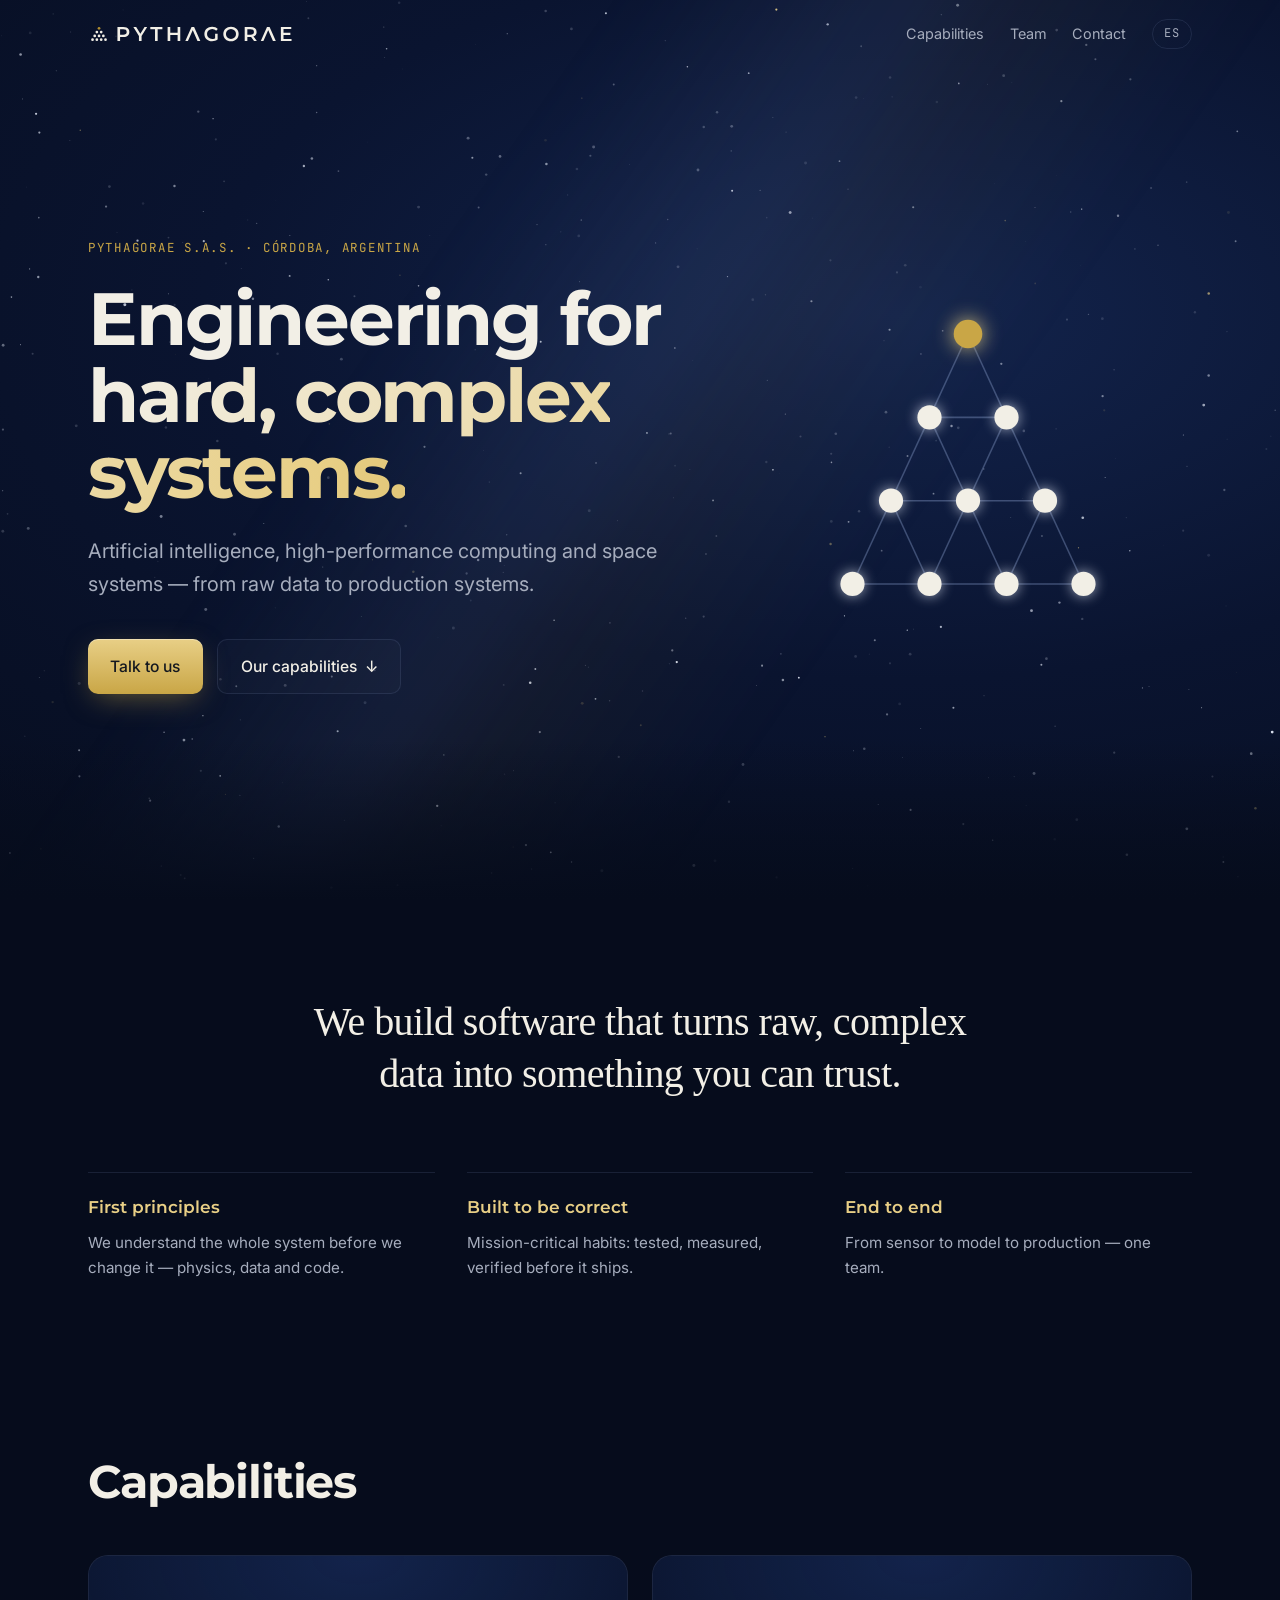
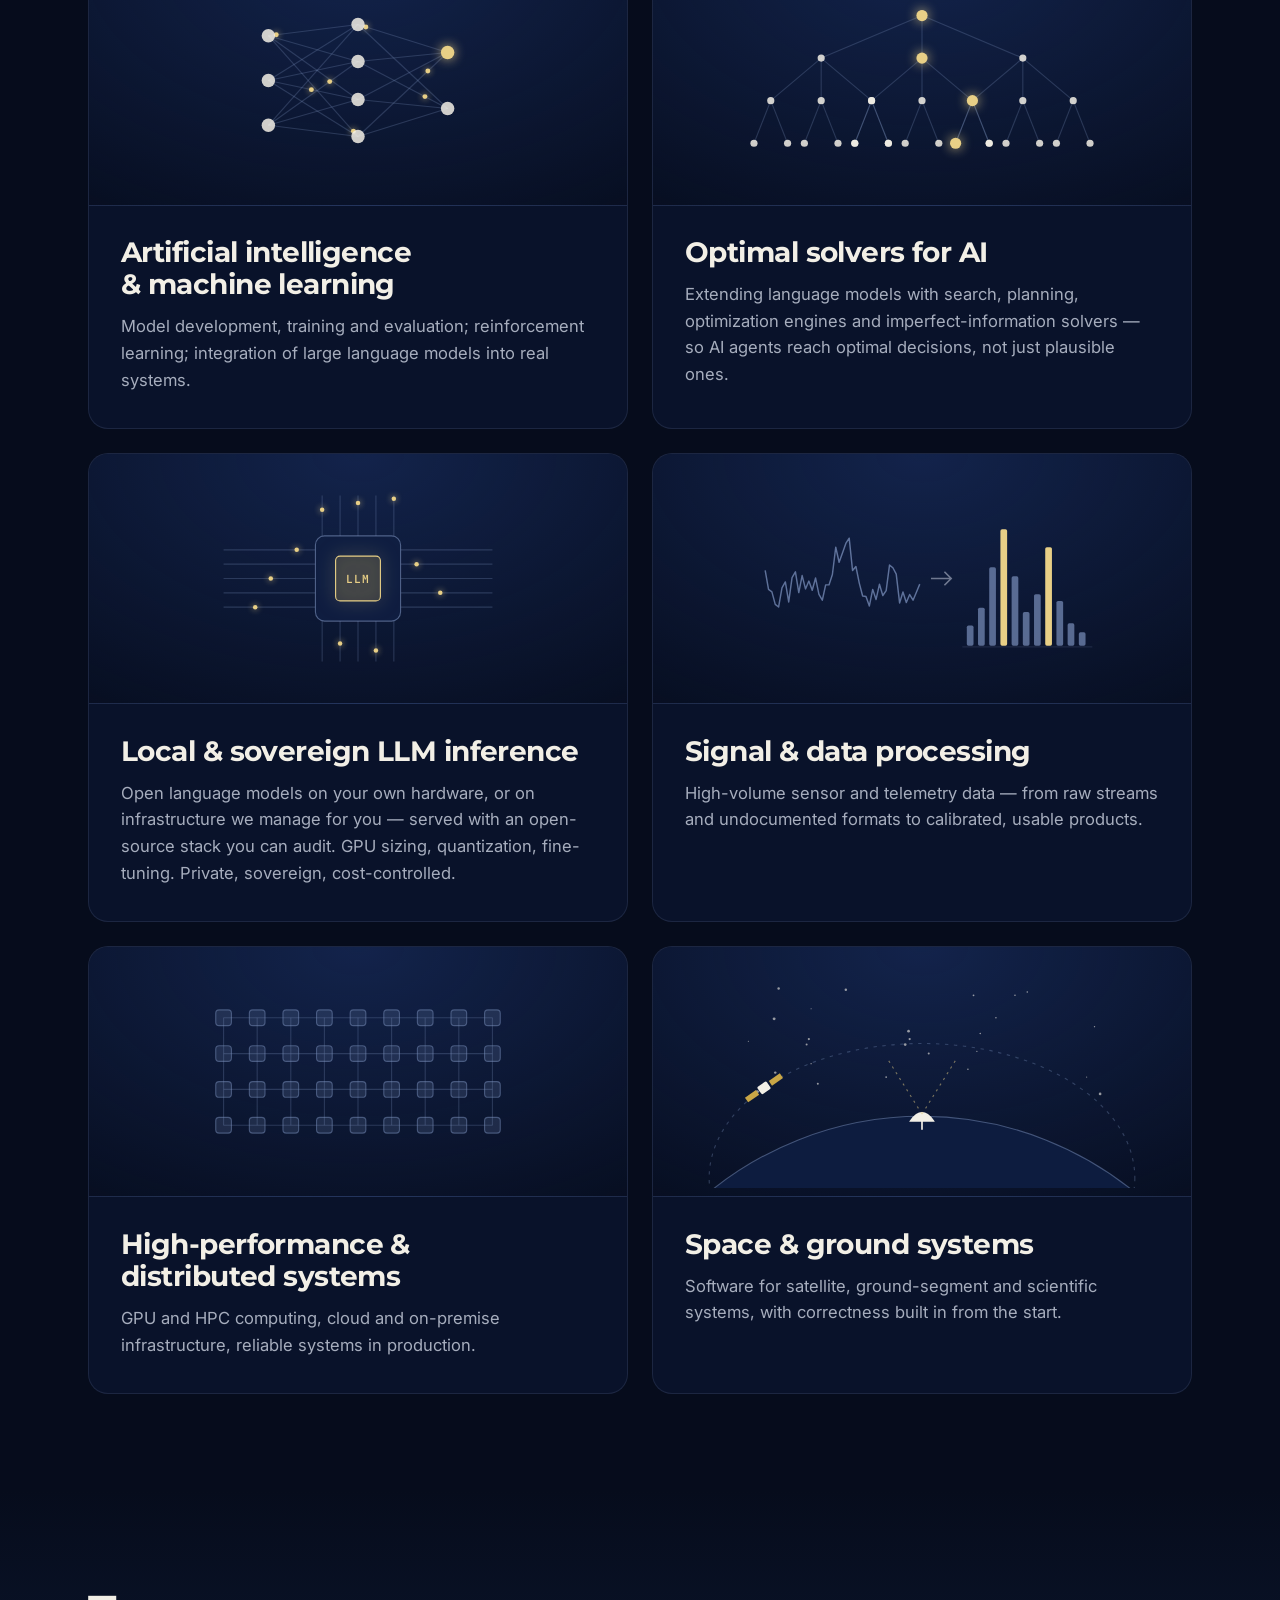
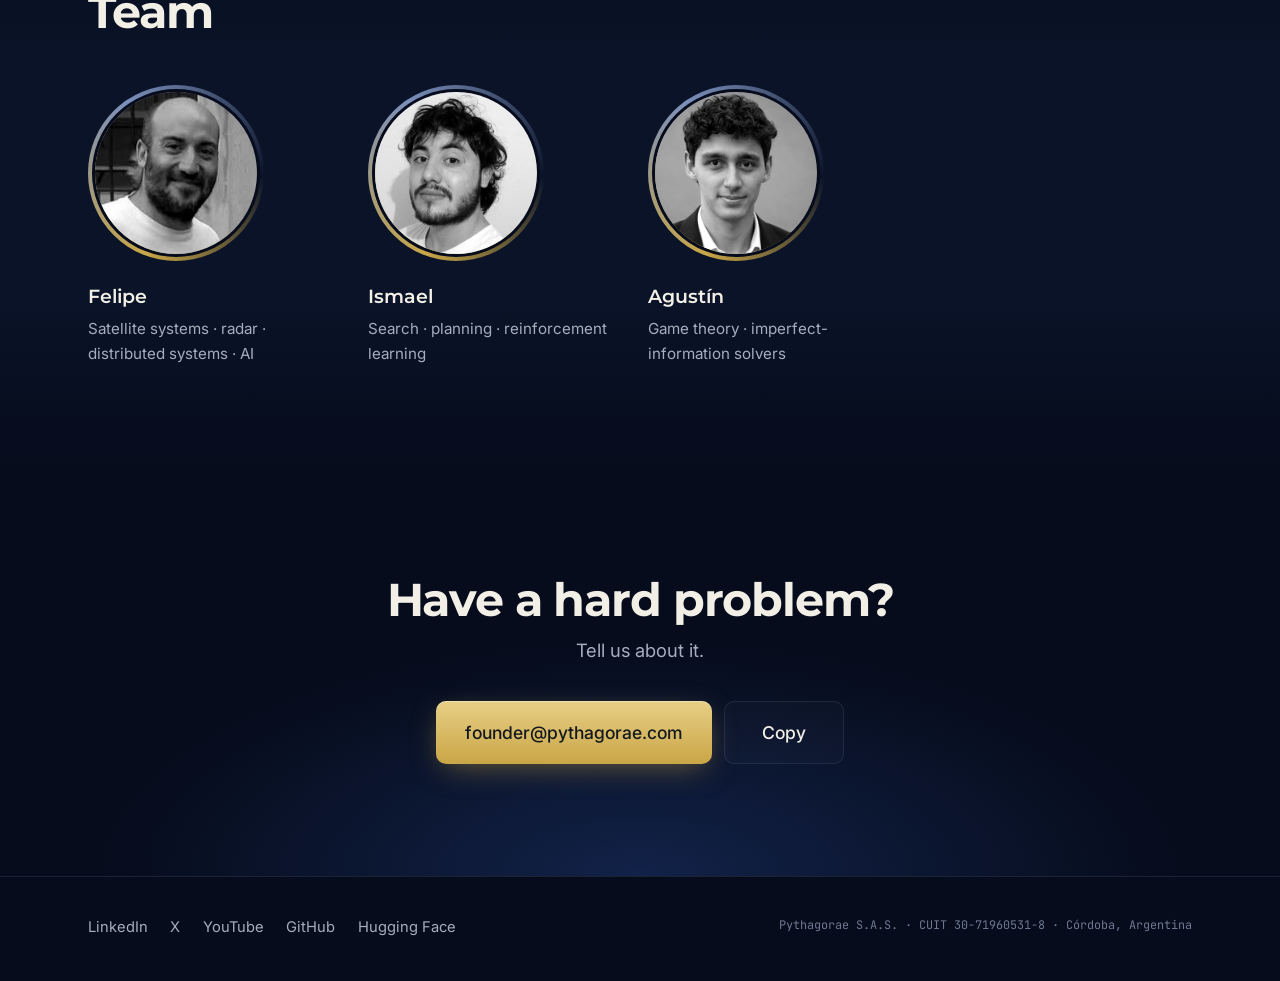
==== commit 22094424: "Site: copy-email button next to the mailto link Co-Authored-By: Claude Opus 5.5 (1M context) <norepl" ====
--- a/index.html
+++ b/index.html
@@ -18,8 +18,8 @@
 <link rel="preconnect" href="https://fonts.googleapis.com">
 <link rel="preconnect" href="https://fonts.gstatic.com" crossorigin>
 <link href="https://fonts.googleapis.com/css2?family=Montserrat:wght@500;600;700&family=Inter:wght@400;500&family=JetBrains+Mono:wght@400;500&display=swap" rel="stylesheet">
-<link rel="stylesheet" href="/style.css?v=16">
-<script defer src="/site.js?v=15"></script>
+<link rel="stylesheet" href="/style.css?v=17">
+<script defer src="/site.js?v=17"></script>
 </head>
 <body>
 
@@ -134,7 +134,10 @@
   <div class="wrap reveal">
     <h2>Have a hard problem?</h2>
     <p>Tell us about it.</p>
-    <a class="btn primary big" href="mailto:founder@pythagorae.com">founder@pythagorae.com</a>
+    <div class="contact-actions">
+      <a class="btn primary big" href="mailto:founder@pythagorae.com">founder@pythagorae.com</a>
+      <button class="btn ghost big copy" type="button" data-copy="founder@pythagorae.com" data-done="Copied!">Copy</button>
+    </div>
   </div>
 </section>
 
--- a/style.css
+++ b/style.css
@@ -230,6 +230,10 @@
 }
 .contact p { color: var(--muted); font-size: 1.15rem; margin: 0 0 2.2rem; }
 
+.contact-actions { display: flex; gap: .75rem; justify-content: center; flex-wrap: wrap; }
+.btn.copy { font: inherit; font-weight: 500; font-size: 1.1rem; cursor: pointer; min-width: 7.5rem; justify-content: center; }
+.btn.copy.done { border-color: var(--bronze); color: var(--bronze-2); }
+
 /* footer */
 .foot { border-top: 1px solid var(--rule); padding: 2.2rem 0 2.6rem; }
 .foot-in { display: flex; justify-content: space-between; align-items: center; gap: 1.2rem; flex-wrap: wrap; }
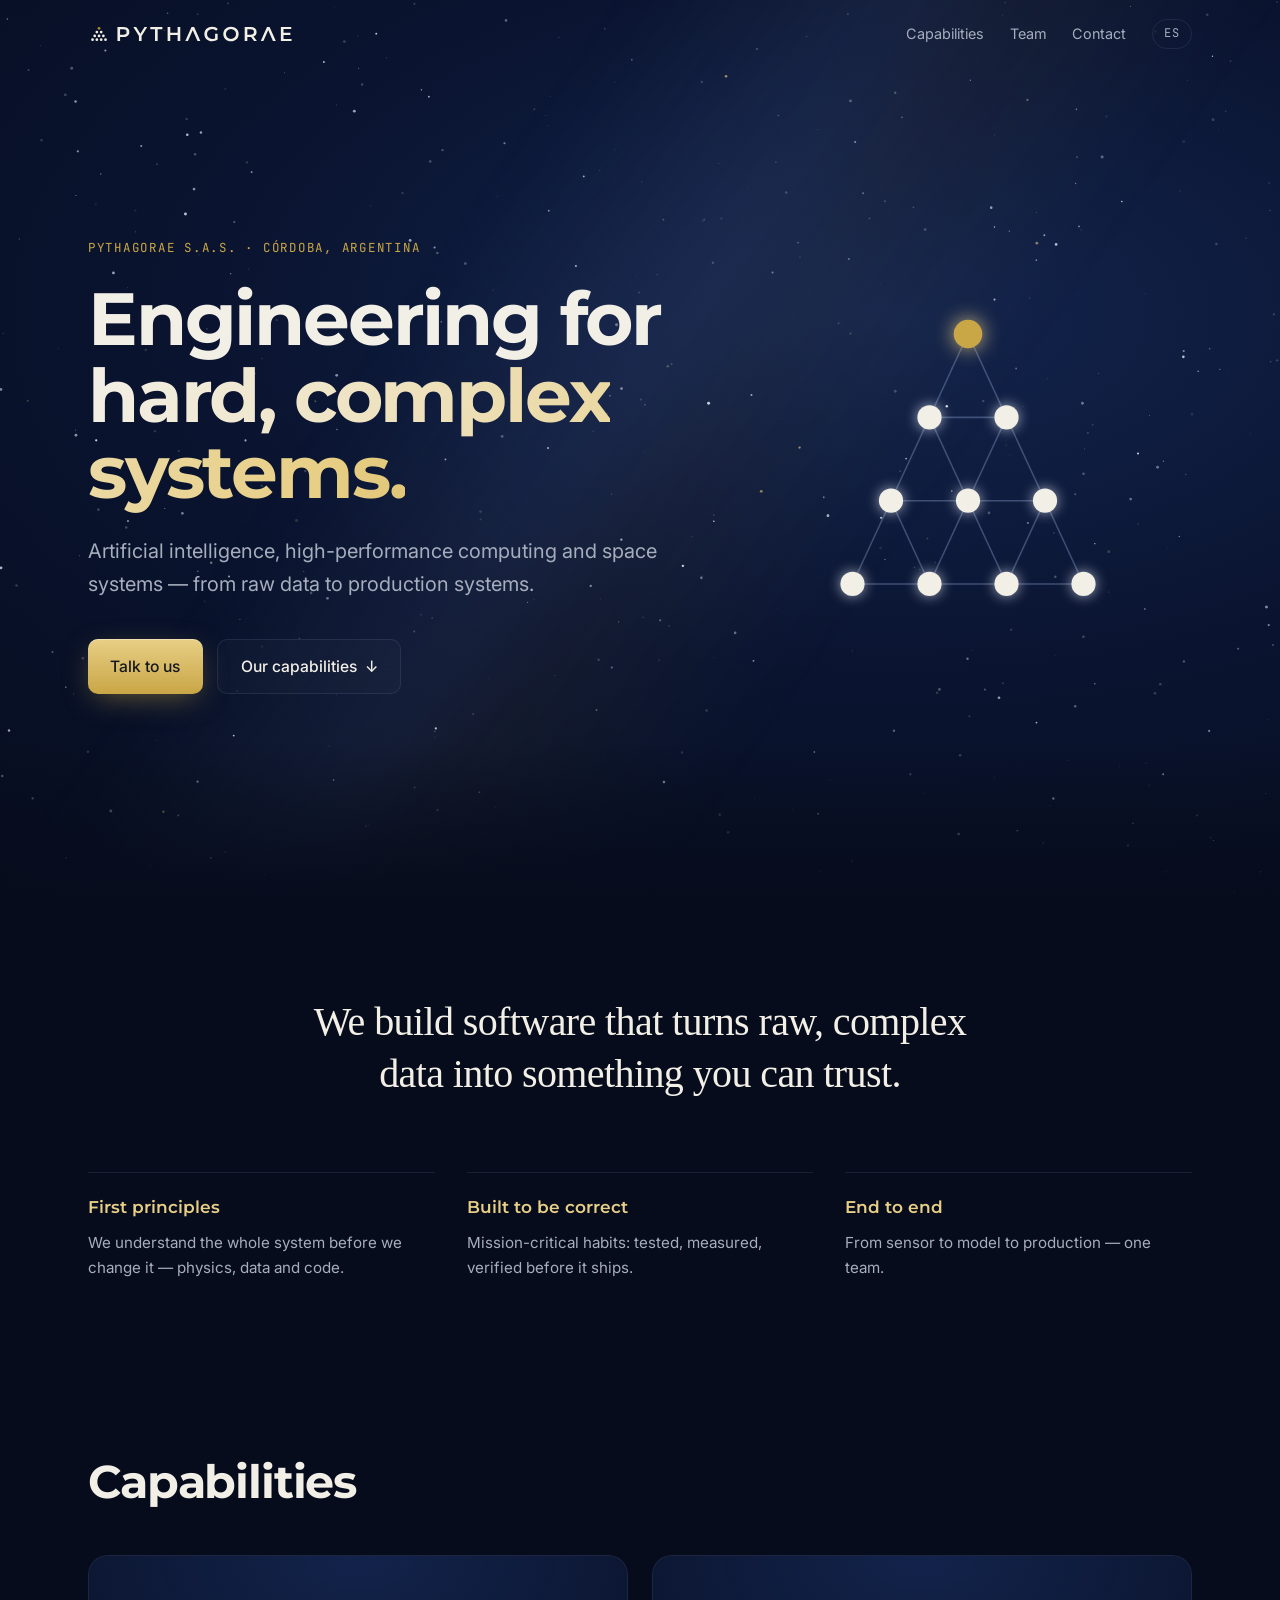
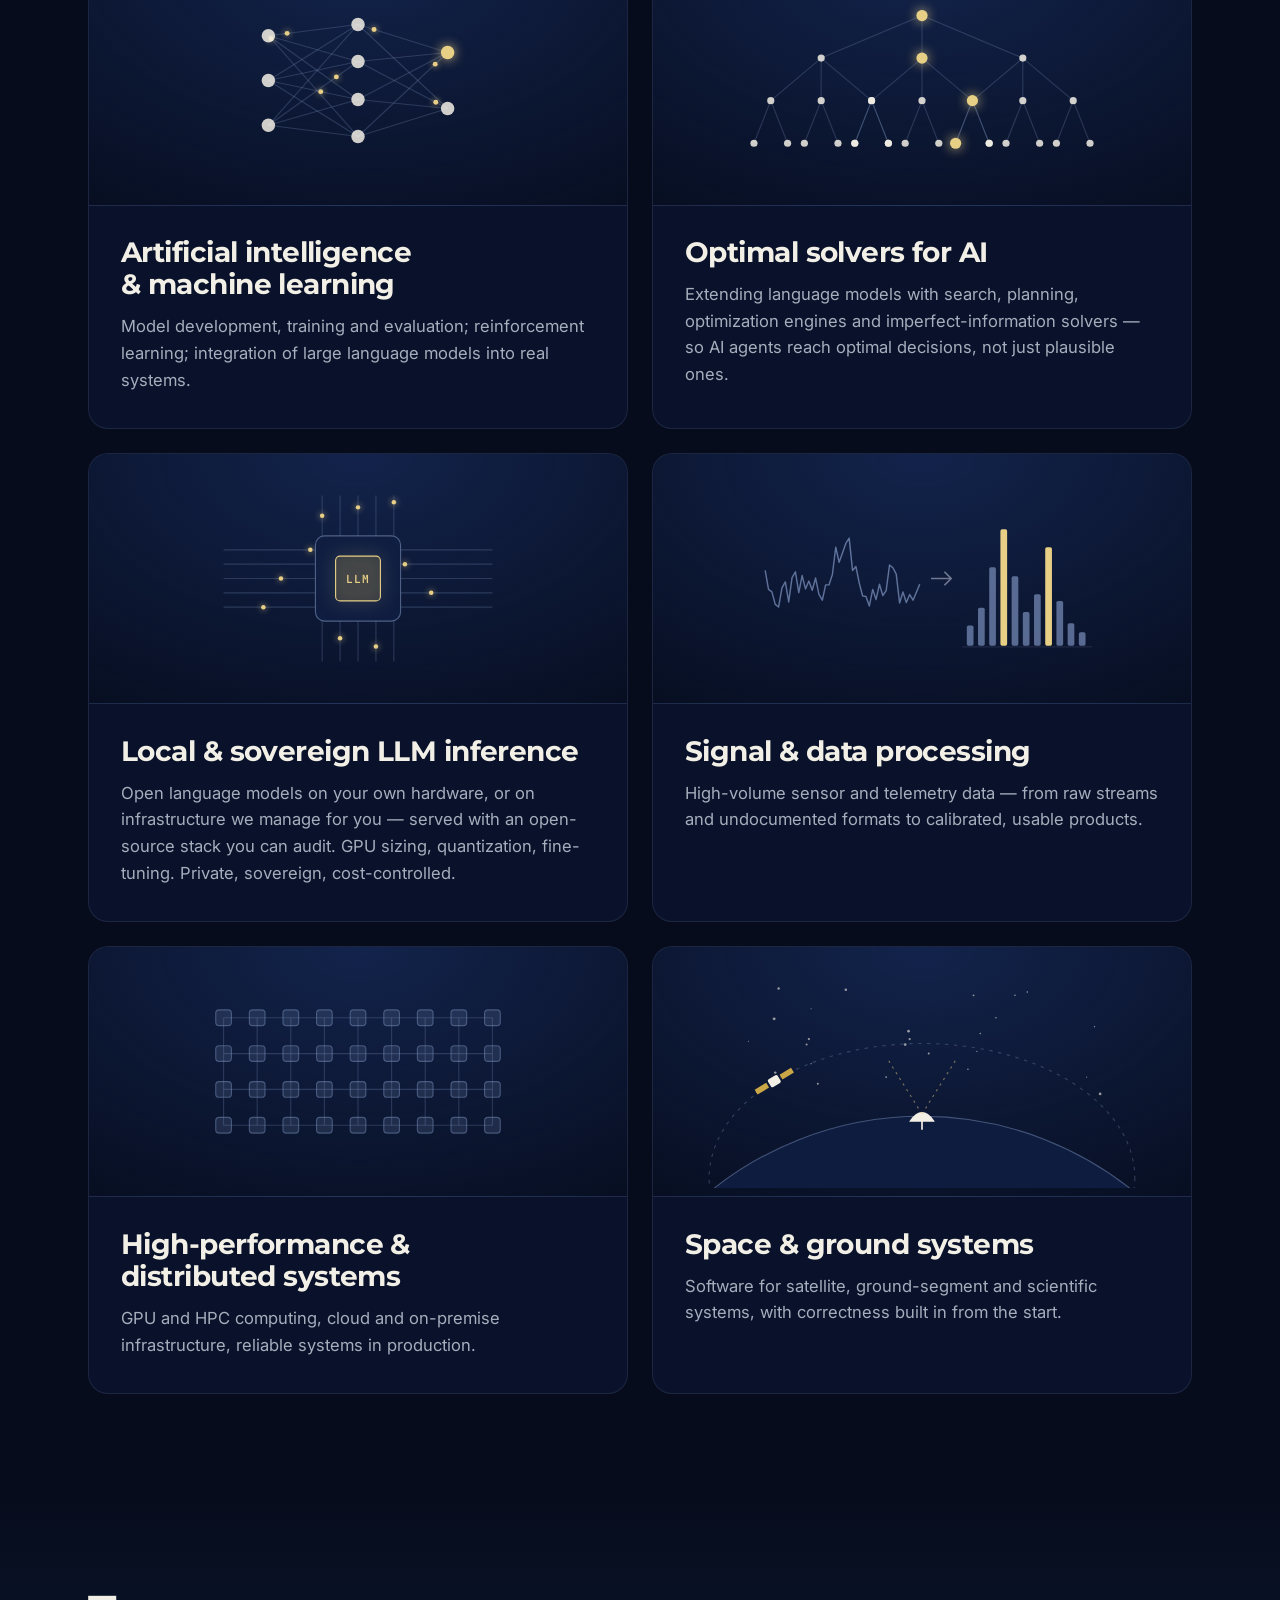
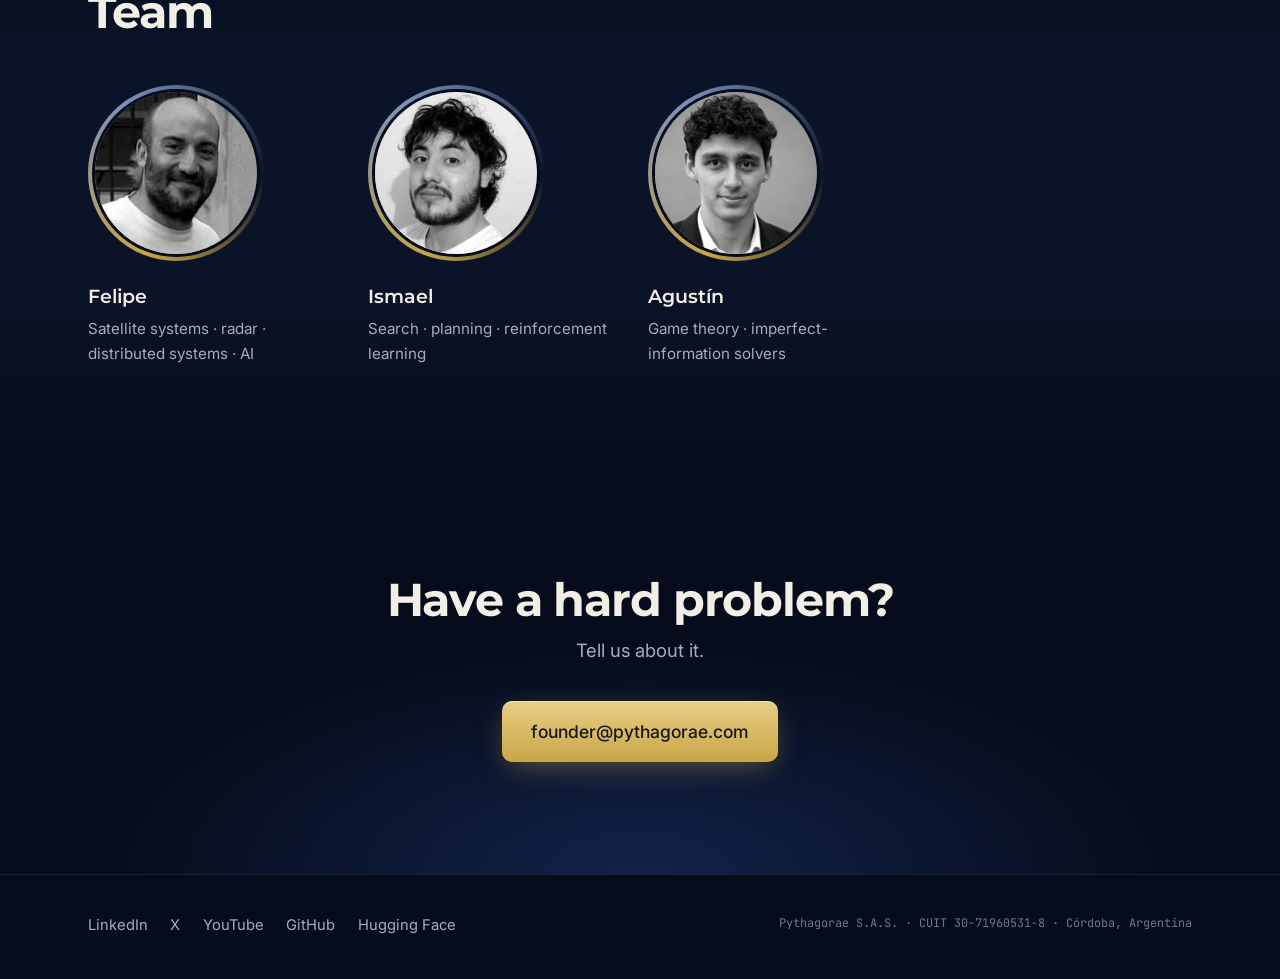
==== commit 73d41d42: "Revert "Site: copy-email button next to the mailto link" This reverts commit 22094424d75d170b24767b8" ====
--- a/index.html
+++ b/index.html
@@ -18,8 +18,8 @@
 <link rel="preconnect" href="https://fonts.googleapis.com">
 <link rel="preconnect" href="https://fonts.gstatic.com" crossorigin>
 <link href="https://fonts.googleapis.com/css2?family=Montserrat:wght@500;600;700&family=Inter:wght@400;500&family=JetBrains+Mono:wght@400;500&display=swap" rel="stylesheet">
-<link rel="stylesheet" href="/style.css?v=17">
-<script defer src="/site.js?v=17"></script>
+<link rel="stylesheet" href="/style.css?v=16">
+<script defer src="/site.js?v=15"></script>
 </head>
 <body>
 
@@ -134,10 +134,7 @@
   <div class="wrap reveal">
     <h2>Have a hard problem?</h2>
     <p>Tell us about it.</p>
-    <div class="contact-actions">
-      <a class="btn primary big" href="mailto:founder@pythagorae.com">founder@pythagorae.com</a>
-      <button class="btn ghost big copy" type="button" data-copy="founder@pythagorae.com" data-done="Copied!">Copy</button>
-    </div>
+    <a class="btn primary big" href="mailto:founder@pythagorae.com">founder@pythagorae.com</a>
   </div>
 </section>
 
--- a/style.css
+++ b/style.css
@@ -230,10 +230,6 @@
 }
 .contact p { color: var(--muted); font-size: 1.15rem; margin: 0 0 2.2rem; }
 
-.contact-actions { display: flex; gap: .75rem; justify-content: center; flex-wrap: wrap; }
-.btn.copy { font: inherit; font-weight: 500; font-size: 1.1rem; cursor: pointer; min-width: 7.5rem; justify-content: center; }
-.btn.copy.done { border-color: var(--bronze); color: var(--bronze-2); }
-
 /* footer */
 .foot { border-top: 1px solid var(--rule); padding: 2.2rem 0 2.6rem; }
 .foot-in { display: flex; justify-content: space-between; align-items: center; gap: 1.2rem; flex-wrap: wrap; }
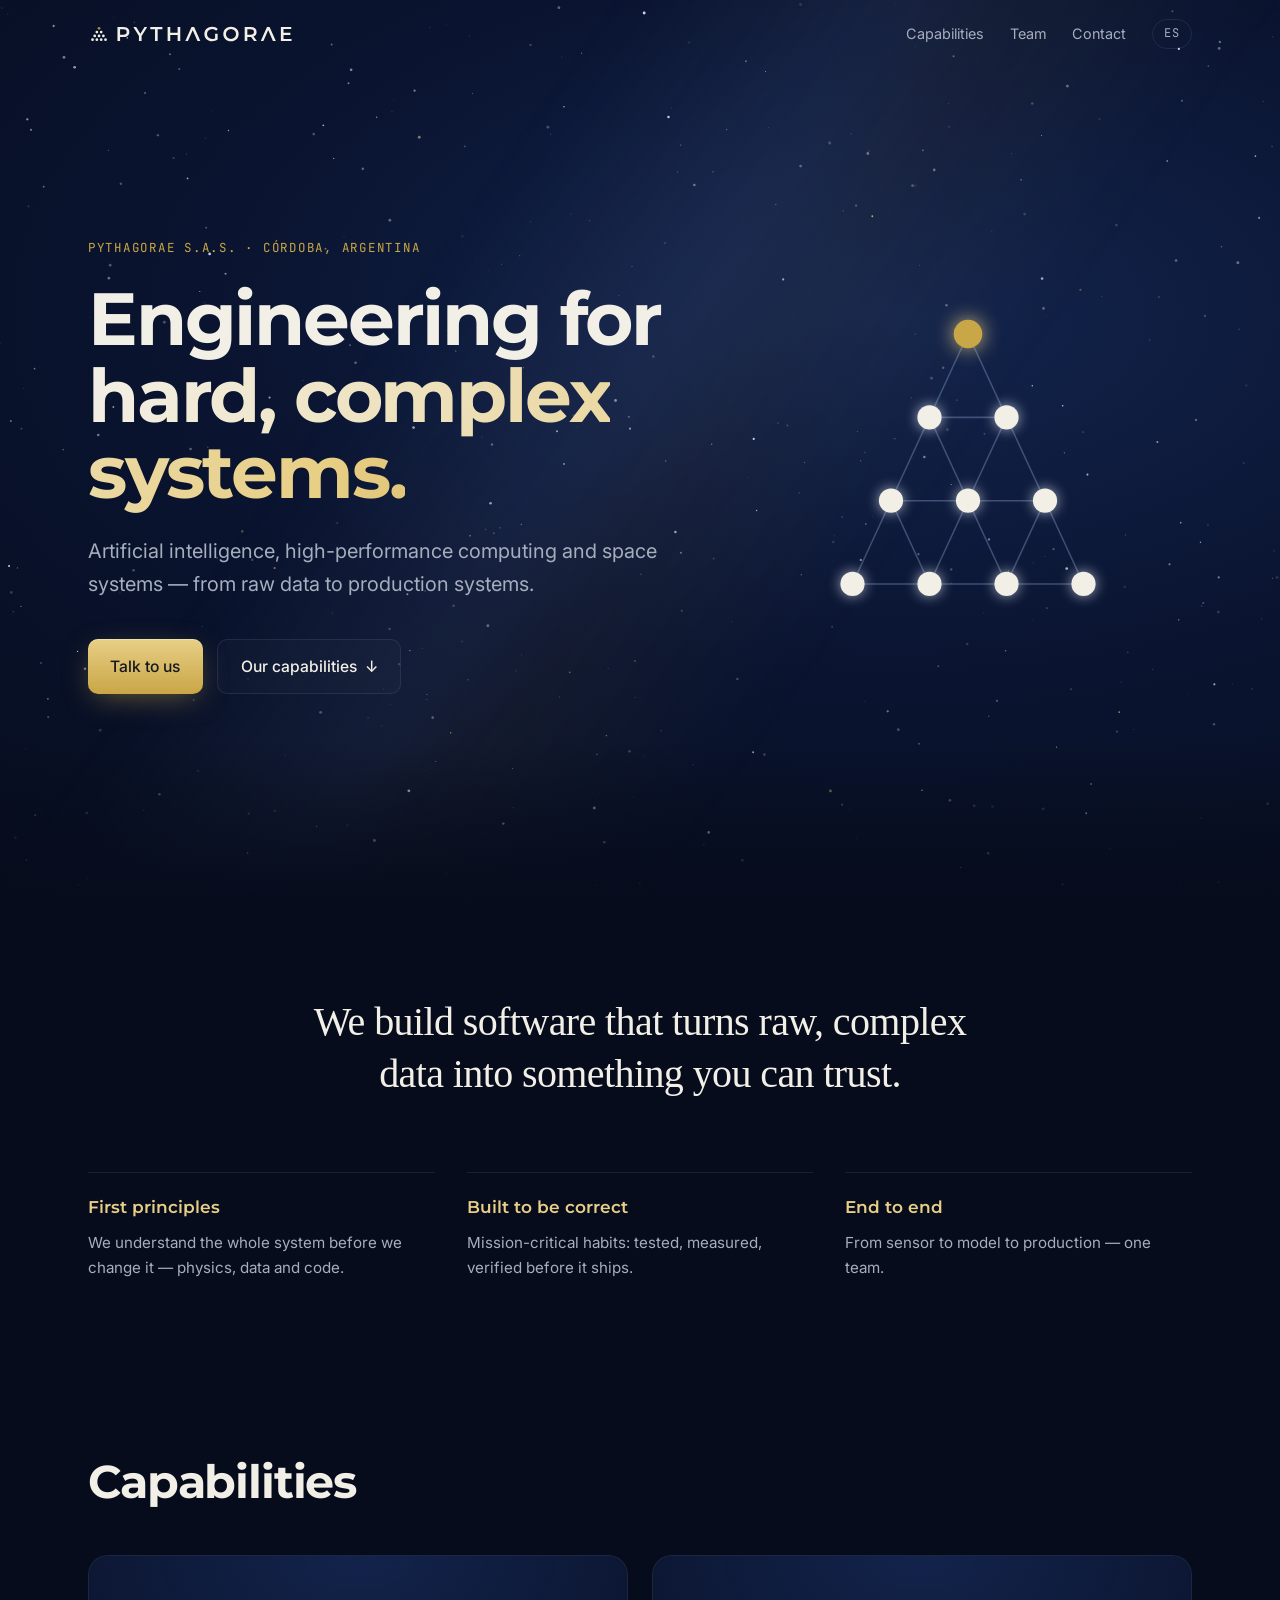
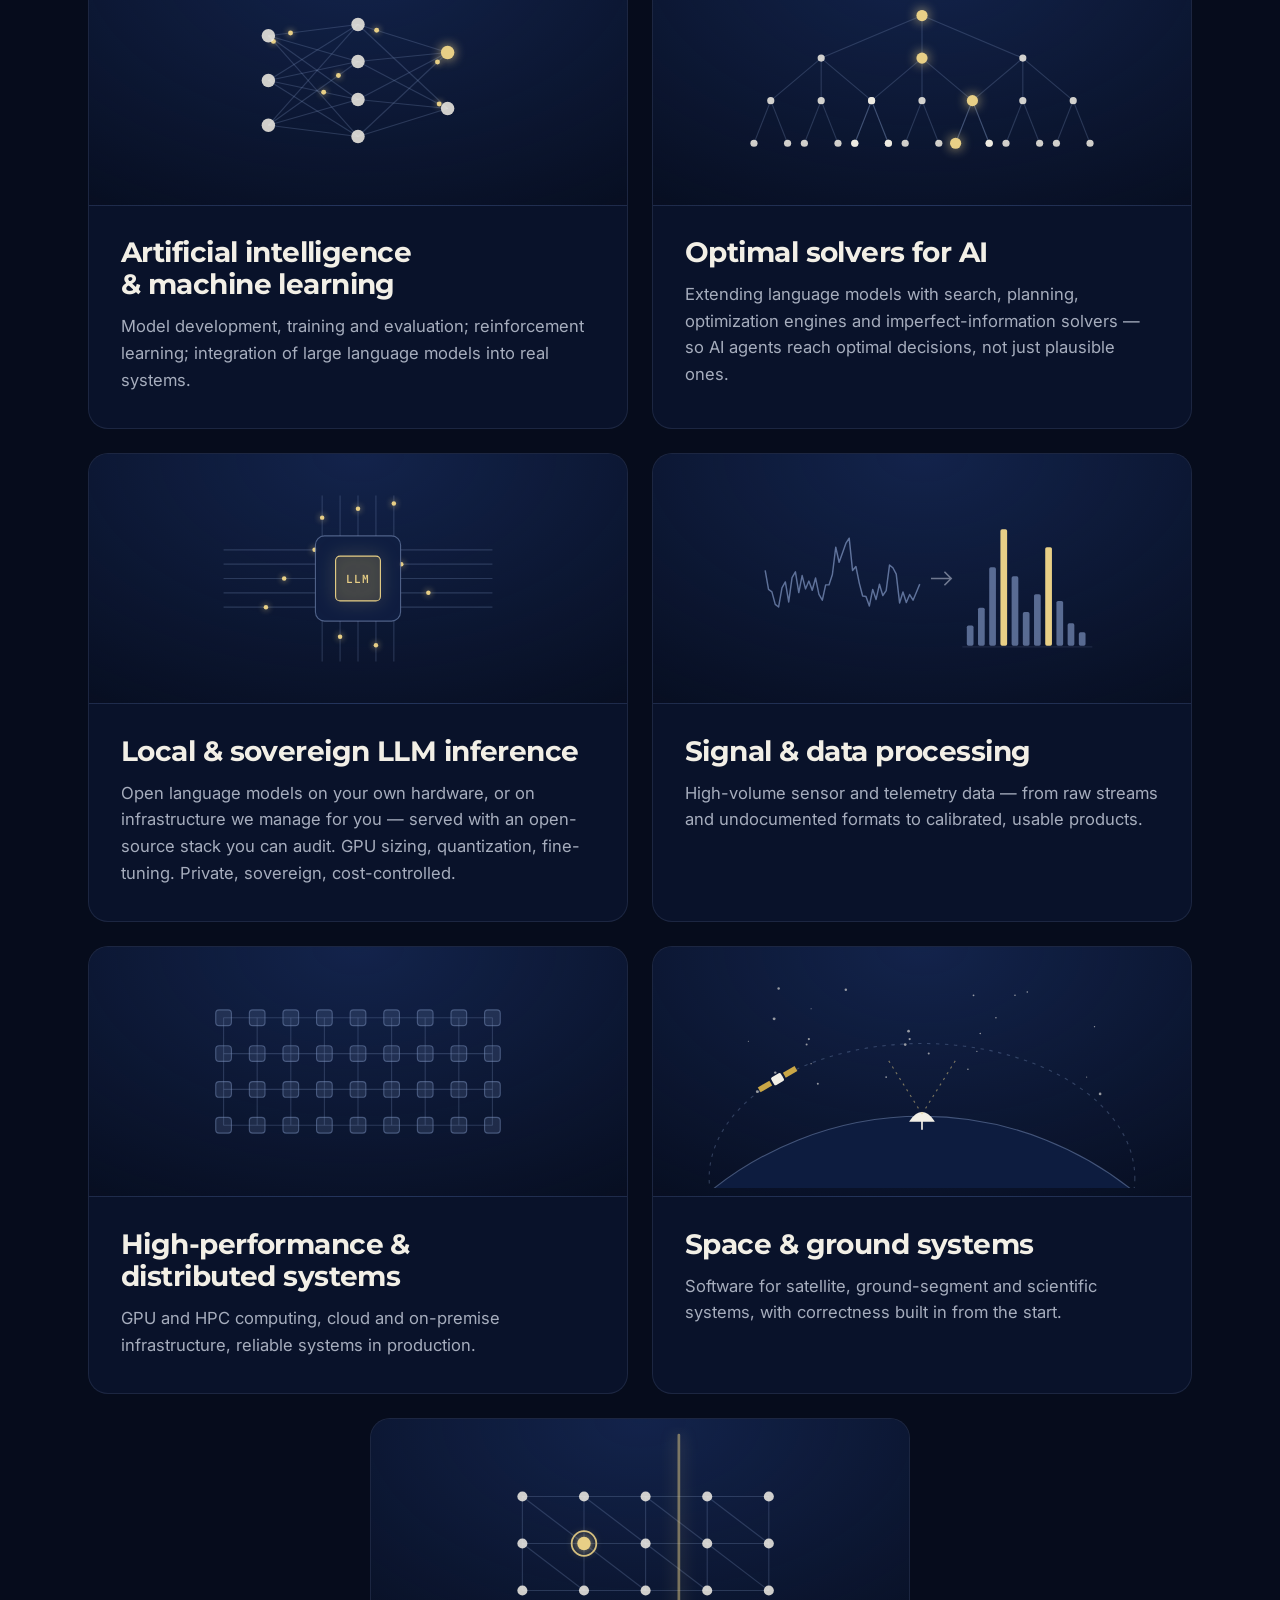
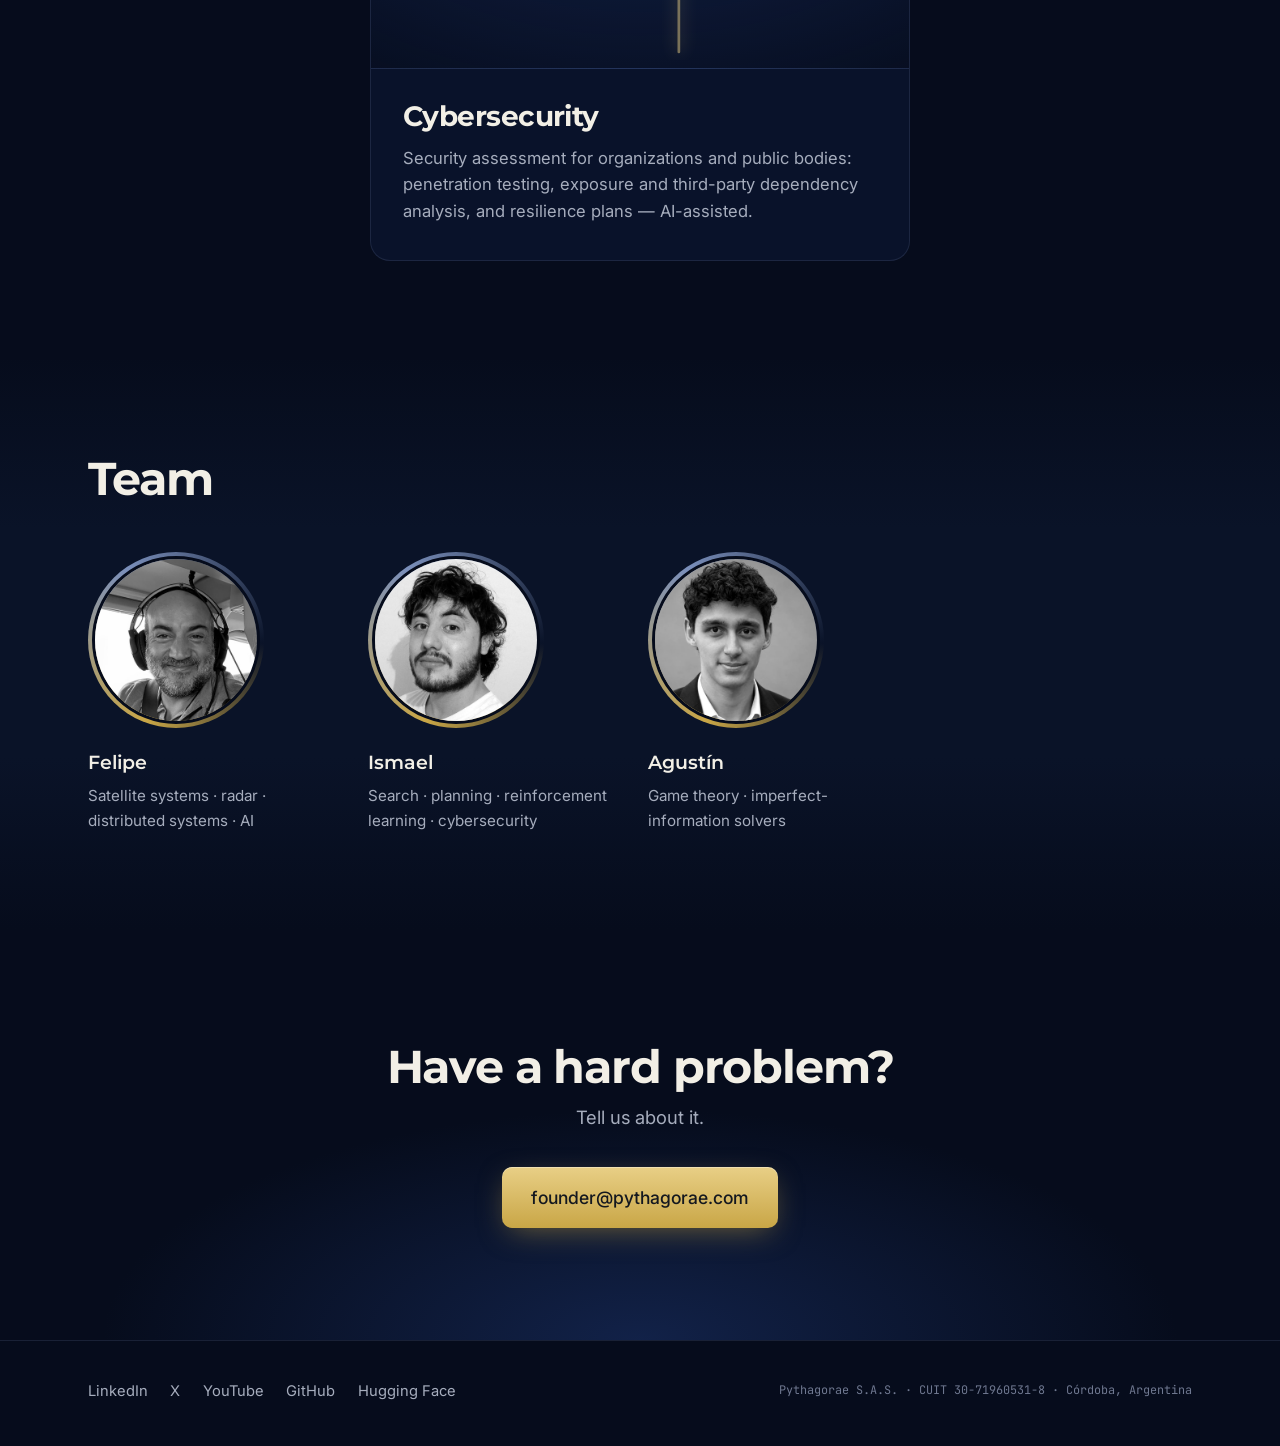
==== commit 137113ad: "Site: add Cybersecurity capability (7th card, centered) with scan-sweep art; Ismael picks up the cyb" ====
--- a/index.html
+++ b/index.html
@@ -18,7 +18,7 @@
 <link rel="preconnect" href="https://fonts.googleapis.com">
 <link rel="preconnect" href="https://fonts.gstatic.com" crossorigin>
 <link href="https://fonts.googleapis.com/css2?family=Montserrat:wght@500;600;700&family=Inter:wght@400;500&family=JetBrains+Mono:wght@400;500&display=swap" rel="stylesheet">
-<link rel="stylesheet" href="/style.css?v=16">
+<link rel="stylesheet" href="/style.css?v=18">
 <script defer src="/site.js?v=15"></script>
 </head>
 <body>
@@ -105,6 +105,13 @@
             <p>Software for satellite, ground-segment and scientific systems, with correctness built in from the start.</p>
           </div>
         </article>
+        <article class="card reveal" style="--i:0">
+          <div class="card-art"><svg class="art" viewBox="0 -24 320 208" preserveAspectRatio="xMidYMid meet" aria-hidden="true"><line class="a-line" x1="55" y1="38" x2="110" y2="38"/><line class="a-line" x1="55" y1="38" x2="55" y2="80"/><line class="a-line" x1="55" y1="38" x2="110" y2="80"/><line class="a-line" x1="110" y1="38" x2="165" y2="38"/><line class="a-line" x1="110" y1="38" x2="110" y2="80"/><line class="a-line" x1="110" y1="38" x2="165" y2="80"/><line class="a-line" x1="165" y1="38" x2="220" y2="38"/><line class="a-line" x1="165" y1="38" x2="165" y2="80"/><line class="a-line" x1="165" y1="38" x2="220" y2="80"/><line class="a-line" x1="220" y1="38" x2="275" y2="38"/><line class="a-line" x1="220" y1="38" x2="220" y2="80"/><line class="a-line" x1="220" y1="38" x2="275" y2="80"/><line class="a-line" x1="275" y1="38" x2="275" y2="80"/><line class="a-line" x1="55" y1="80" x2="110" y2="80"/><line class="a-line" x1="55" y1="80" x2="55" y2="122"/><line class="a-line" x1="55" y1="80" x2="110" y2="122"/><line class="a-line" x1="110" y1="80" x2="165" y2="80"/><line class="a-line" x1="110" y1="80" x2="110" y2="122"/><line class="a-line" x1="110" y1="80" x2="165" y2="122"/><line class="a-line" x1="165" y1="80" x2="220" y2="80"/><line class="a-line" x1="165" y1="80" x2="165" y2="122"/><line class="a-line" x1="165" y1="80" x2="220" y2="122"/><line class="a-line" x1="220" y1="80" x2="275" y2="80"/><line class="a-line" x1="220" y1="80" x2="220" y2="122"/><line class="a-line" x1="220" y1="80" x2="275" y2="122"/><line class="a-line" x1="275" y1="80" x2="275" y2="122"/><line class="a-line" x1="55" y1="122" x2="110" y2="122"/><line class="a-line" x1="110" y1="122" x2="165" y2="122"/><line class="a-line" x1="165" y1="122" x2="220" y2="122"/><line class="a-line" x1="220" y1="122" x2="275" y2="122"/><circle class="a-dot a-breathe" style="--d:0.0s" cx="55" cy="38" r="4.5"/><circle class="a-dot a-breathe" style="--d:0.3s" cx="110" cy="38" r="4.5"/><circle class="a-dot a-breathe" style="--d:0.6s" cx="165" cy="38" r="4.5"/><circle class="a-dot a-breathe" style="--d:0.9s" cx="220" cy="38" r="4.5"/><circle class="a-dot a-breathe" style="--d:1.2s" cx="275" cy="38" r="4.5"/><circle class="a-dot a-breathe" style="--d:0.0s" cx="55" cy="80" r="4.5"/><circle class="a-dot a-breathe" style="--d:0.6s" cx="165" cy="80" r="4.5"/><circle class="a-dot a-breathe" style="--d:0.9s" cx="220" cy="80" r="4.5"/><circle class="a-dot a-breathe" style="--d:1.2s" cx="275" cy="80" r="4.5"/><circle class="a-dot a-breathe" style="--d:0.0s" cx="55" cy="122" r="4.5"/><circle class="a-dot a-breathe" style="--d:0.3s" cx="110" cy="122" r="4.5"/><circle class="a-dot a-breathe" style="--d:0.6s" cx="165" cy="122" r="4.5"/><circle class="a-dot a-breathe" style="--d:0.9s" cx="220" cy="122" r="4.5"/><circle class="a-dot a-breathe" style="--d:1.2s" cx="275" cy="122" r="4.5"/><circle class="a-find" cx="110" cy="80" r="11"/><circle class="a-hot a-breathe" cx="110" cy="80" r="6"/><g class="a-sweep"><rect x="-1.2" y="-18" width="2.4" height="196" rx="1.2"/><animateTransform attributeName="transform" type="translate" dur="4s" values="30,0; 290,0; 30,0" keyTimes="0;0.5;1" repeatCount="indefinite"/></g></svg></div>
+          <div class="card-body">
+            <h3>Cybersecurity</h3>
+            <p>Security assessment for organizations and public bodies: penetration testing, exposure and third-party dependency analysis, and resilience plans &mdash; AI-assisted.</p>
+          </div>
+        </article>
     </div>
     </div>
   </div>
@@ -120,7 +127,7 @@
         </figure>
         <figure class="person reveal" style="--i:1">
           <div class="photo"><img src="/assets/team/ismael.jpg" alt="Ismael" width="400" height="400" loading="lazy"></div>
-          <figcaption><strong>Ismael</strong><span>Search &middot; planning &middot; reinforcement learning</span></figcaption>
+          <figcaption><strong>Ismael</strong><span>Search &middot; planning &middot; reinforcement learning &middot; cybersecurity</span></figcaption>
         </figure>
         <figure class="person reveal" style="--i:2">
           <div class="photo"><img src="/assets/team/agustin.jpg" alt="Agust&iacute;n" width="400" height="400" loading="lazy"></div>
--- a/style.css
+++ b/style.css
@@ -179,6 +179,16 @@
 }
 .card p { margin: 0; color: var(--muted); font-size: clamp(1.02rem, 1.3vw, 1.12rem); line-height: 1.6; }
 .art { display: block; width: 100%; height: 100%; padding: .5rem; box-sizing: border-box; }
+
+/* la 7a tarjeta: centrada abajo, del mismo ancho que una columna */
+.grid > .card:last-child:nth-child(odd) {
+  grid-column: 1 / -1; justify-self: center; width: calc(50% - 0.75rem);
+}
+
+.a-find { fill: none; stroke: var(--bronze-2); stroke-width: 1.6; opacity: .9;
+  transform-box: fill-box; transform-origin: center; animation: ping 2.6s ease-out infinite; }
+@keyframes ping { 0% { transform: scale(.5); opacity: .95; } 70%, 100% { transform: scale(1.5); opacity: 0; } }
+.a-sweep rect { fill: var(--bronze-2); opacity: .5; filter: drop-shadow(0 0 7px rgba(232, 207, 134, .85)); }
 
 /* capability art */
 .a-line { stroke: var(--blue); stroke-opacity: .28; stroke-width: 1; }
@@ -249,6 +259,7 @@
   .hero-art { order: -1; }
   .tetractys { max-width: 220px; }
   .grid { grid-template-columns: 1fr; }
+  .grid > .card:last-child:nth-child(odd) { grid-column: auto; width: auto; }
   .card-art { height: 230px; }
   .principles { grid-template-columns: 1fr; gap: 1.4rem; }
 }
@@ -268,6 +279,7 @@
 
 @media (prefers-reduced-motion: reduce) {
   *, *::before, *::after { animation: none !important; transition: none !important; }
+  .a-sweep, .a-find { display: none; }
   .edge { stroke-dashoffset: 0; }
   .node { opacity: 1; }
   .js .reveal { opacity: 1; transform: none; }
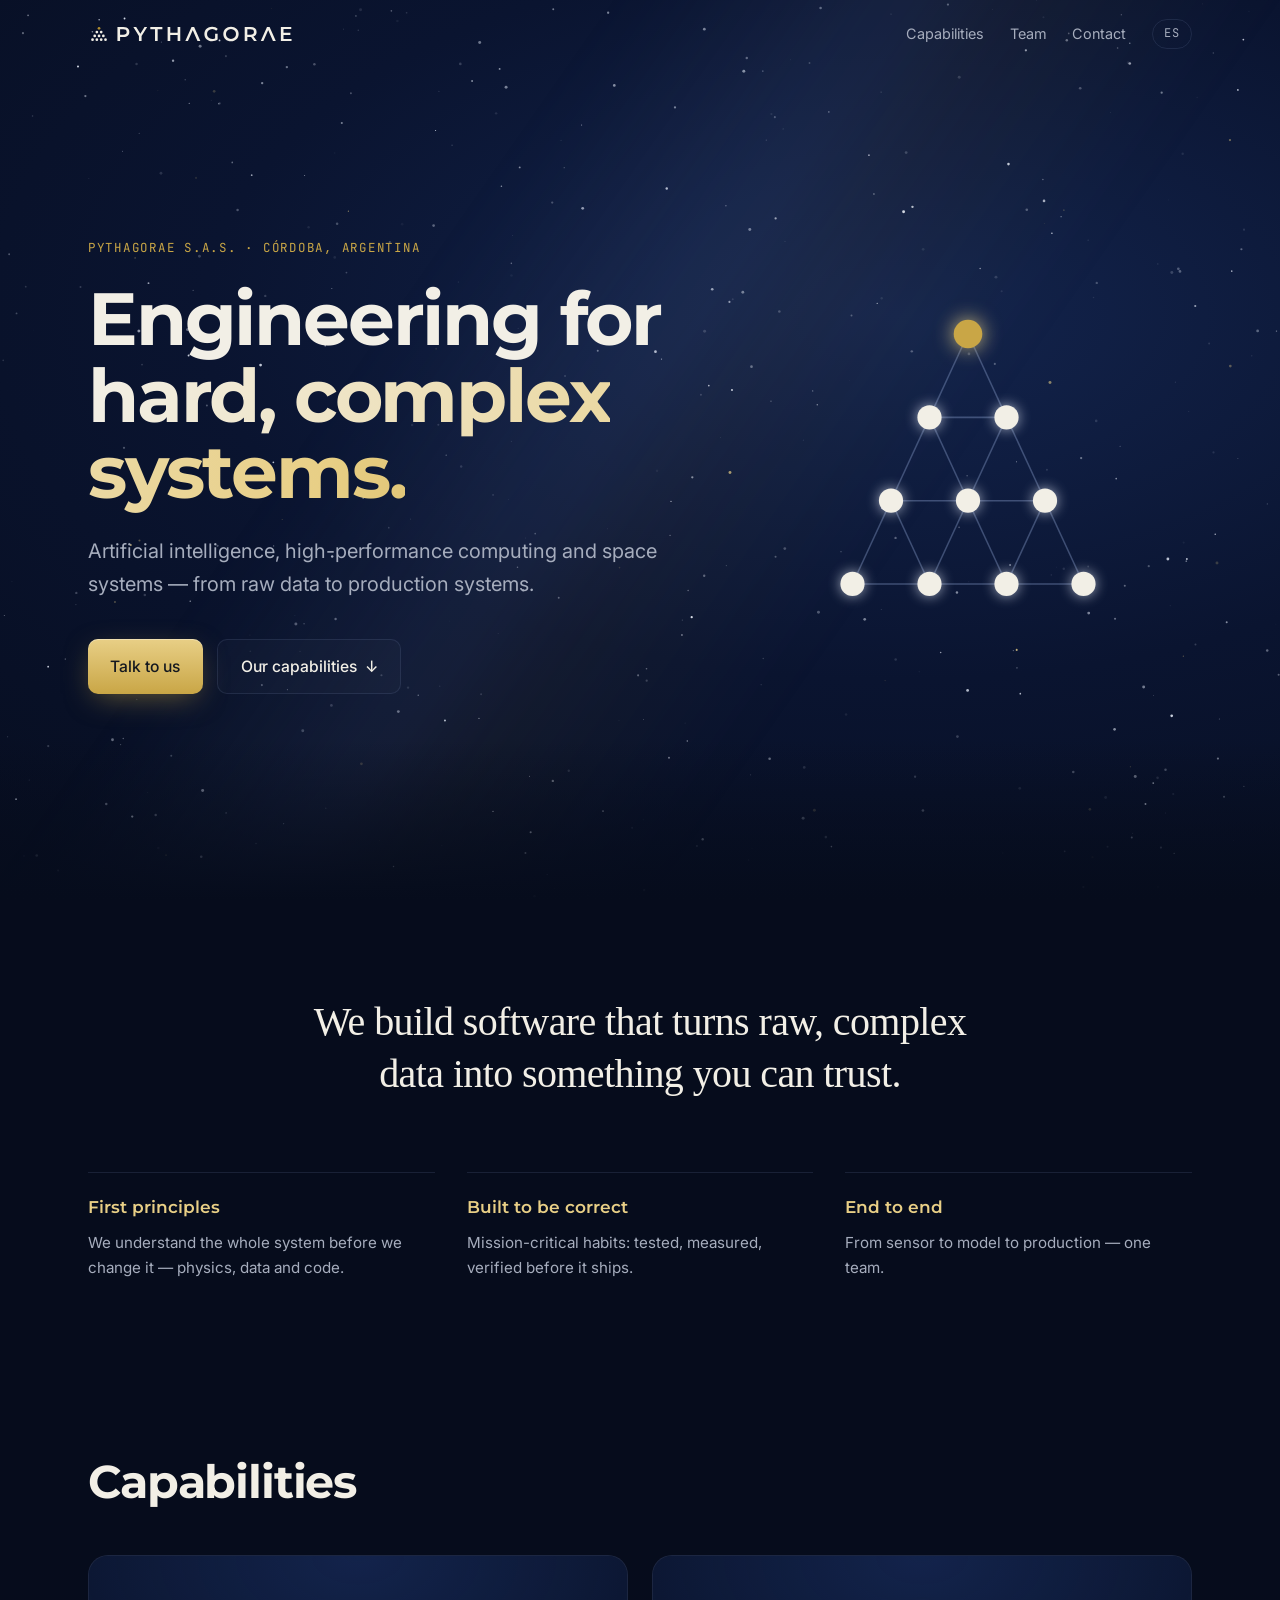
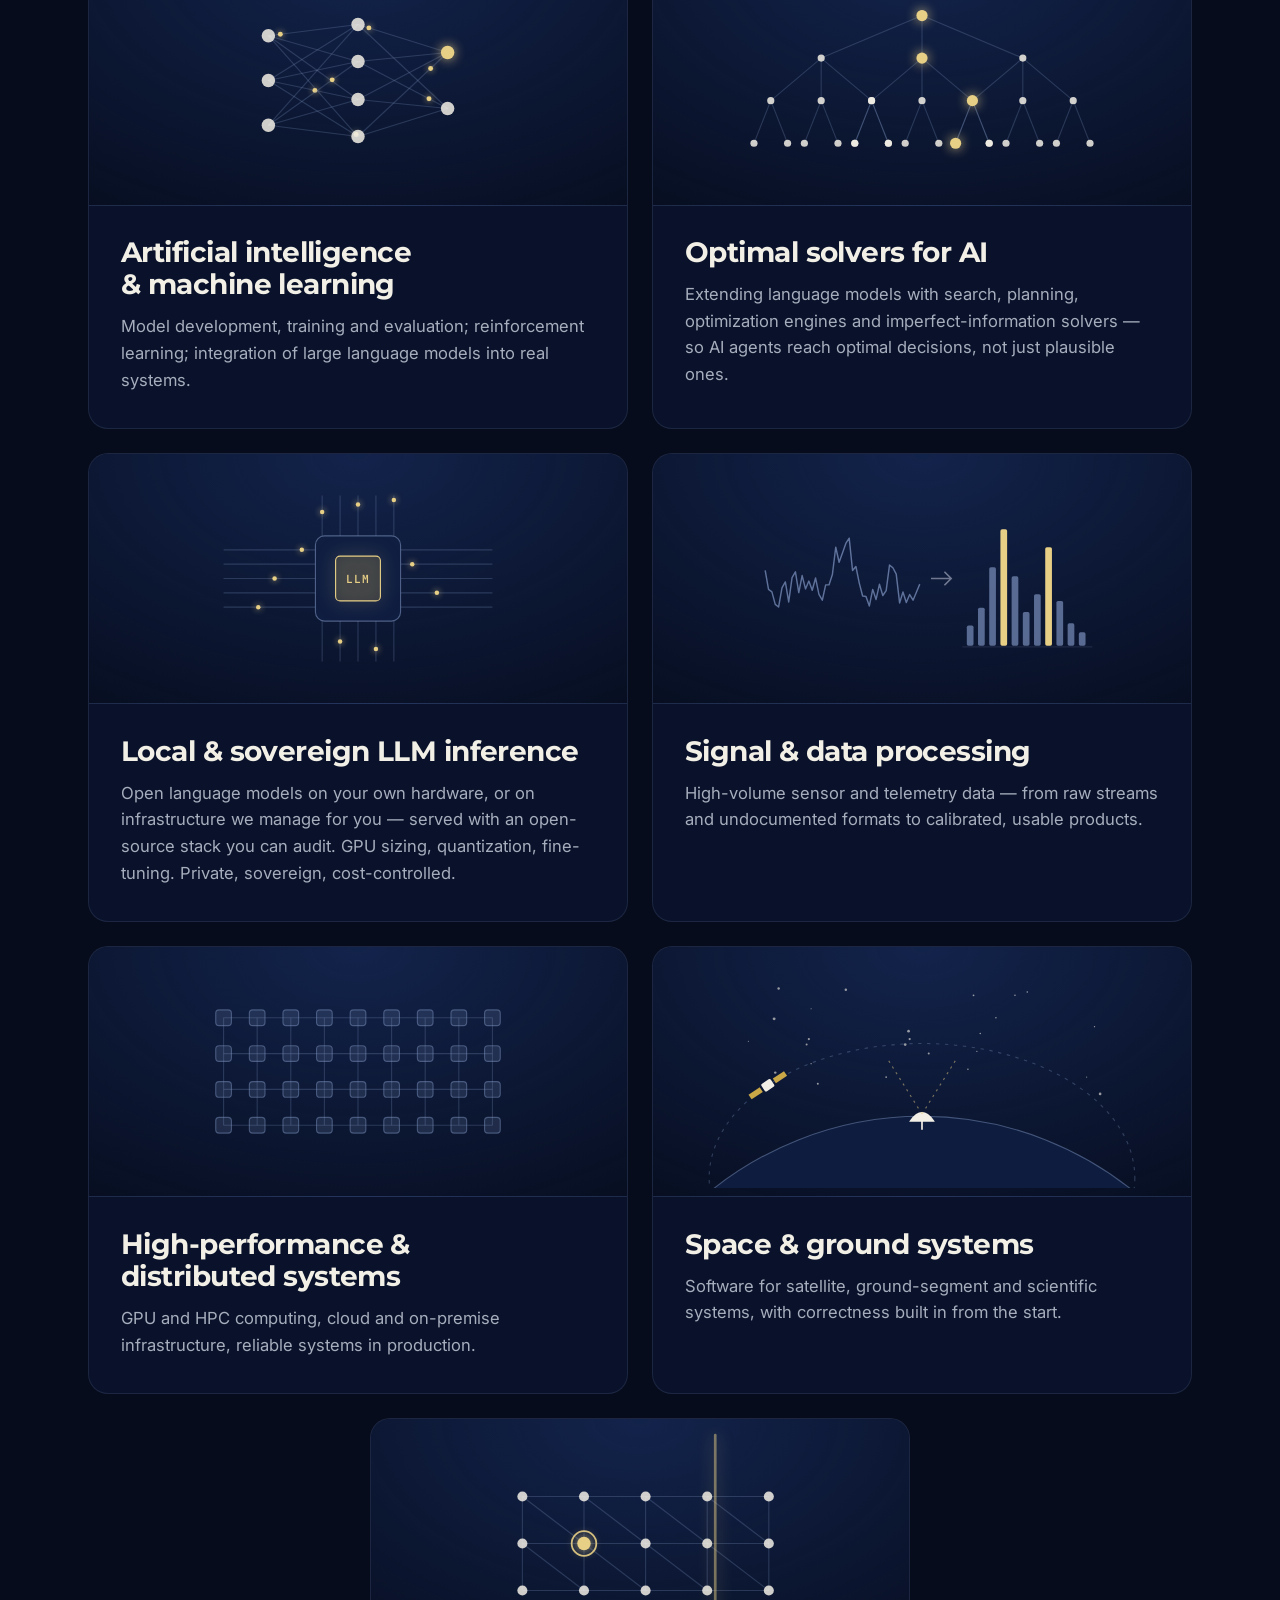
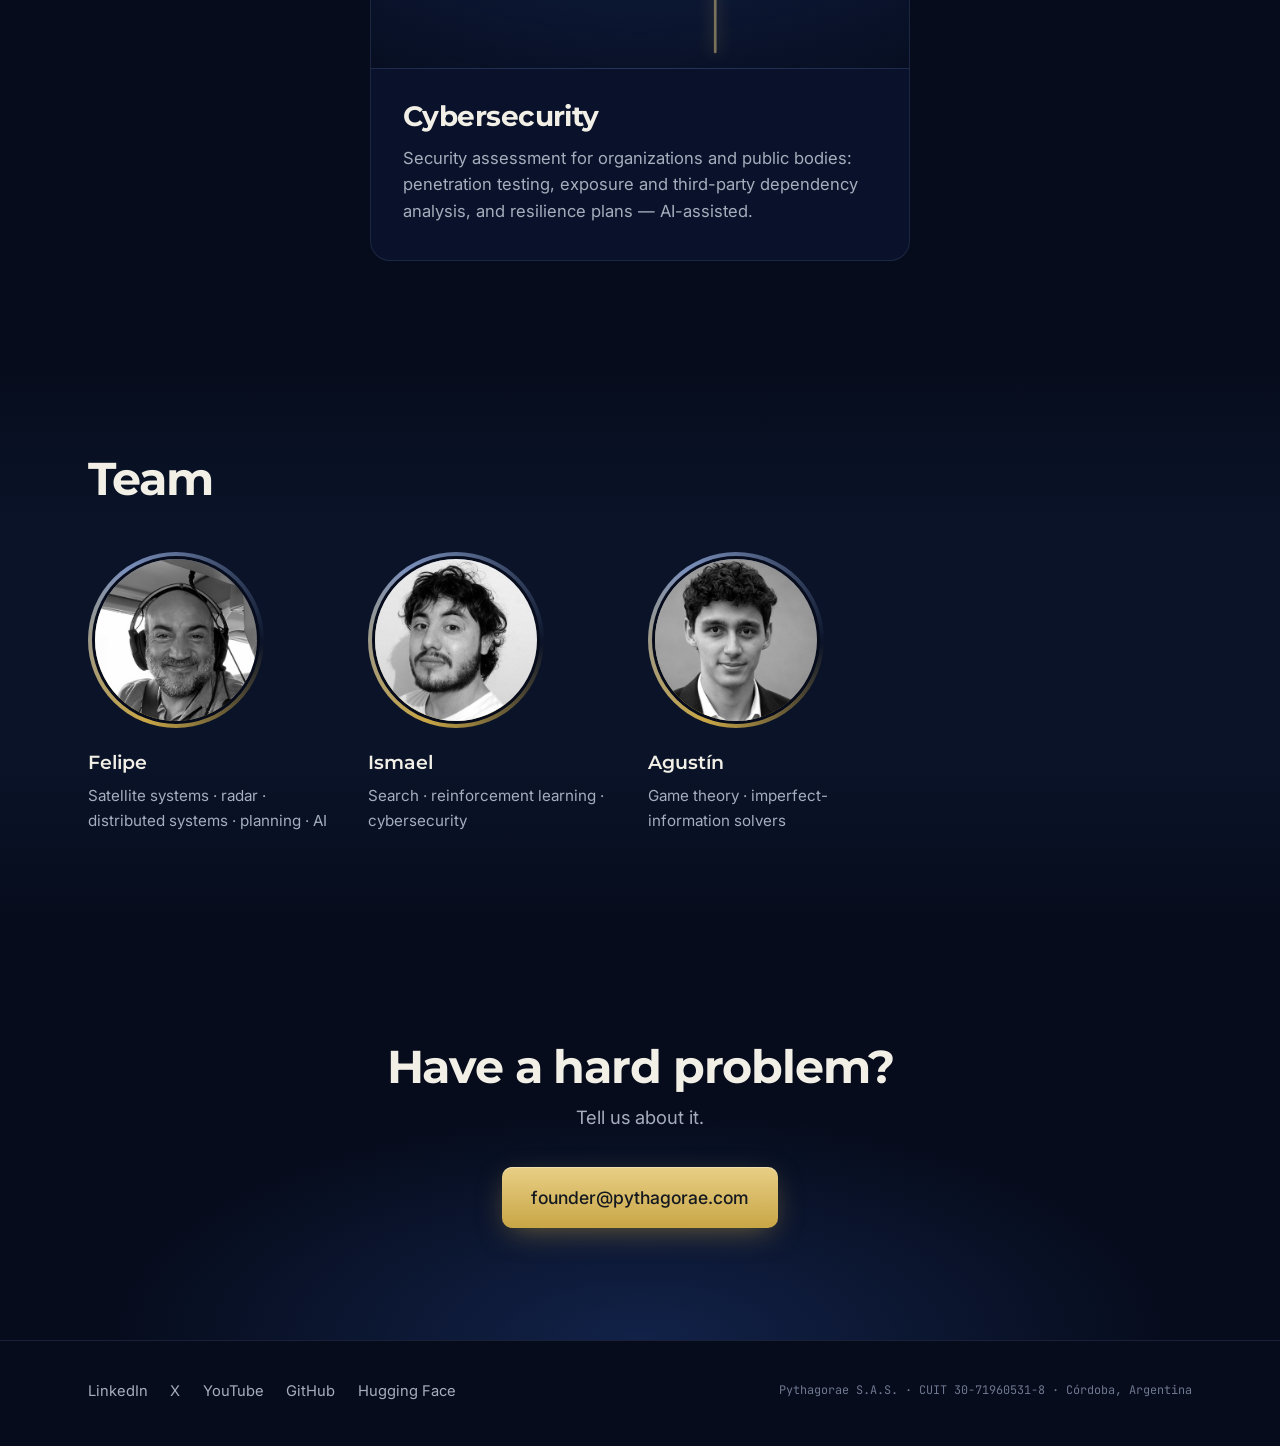
==== commit e7b49617: "Site: move planning to Felipe's line Co-Authored-By: Claude Opus 5 (1M context) <noreply@anthropic.c" ====
--- a/index.html
+++ b/index.html
@@ -123,11 +123,11 @@
     <div class="team">
         <figure class="person reveal" style="--i:0">
           <div class="photo"><img src="/assets/team/felipe.jpg" alt="Felipe" width="400" height="400" loading="lazy"></div>
-          <figcaption><strong>Felipe</strong><span>Satellite systems &middot; radar &middot; distributed systems &middot; AI</span></figcaption>
+          <figcaption><strong>Felipe</strong><span>Satellite systems &middot; radar &middot; distributed systems &middot; planning &middot; AI</span></figcaption>
         </figure>
         <figure class="person reveal" style="--i:1">
           <div class="photo"><img src="/assets/team/ismael.jpg" alt="Ismael" width="400" height="400" loading="lazy"></div>
-          <figcaption><strong>Ismael</strong><span>Search &middot; planning &middot; reinforcement learning &middot; cybersecurity</span></figcaption>
+          <figcaption><strong>Ismael</strong><span>Search &middot; reinforcement learning &middot; cybersecurity</span></figcaption>
         </figure>
         <figure class="person reveal" style="--i:2">
           <div class="photo"><img src="/assets/team/agustin.jpg" alt="Agust&iacute;n" width="400" height="400" loading="lazy"></div>
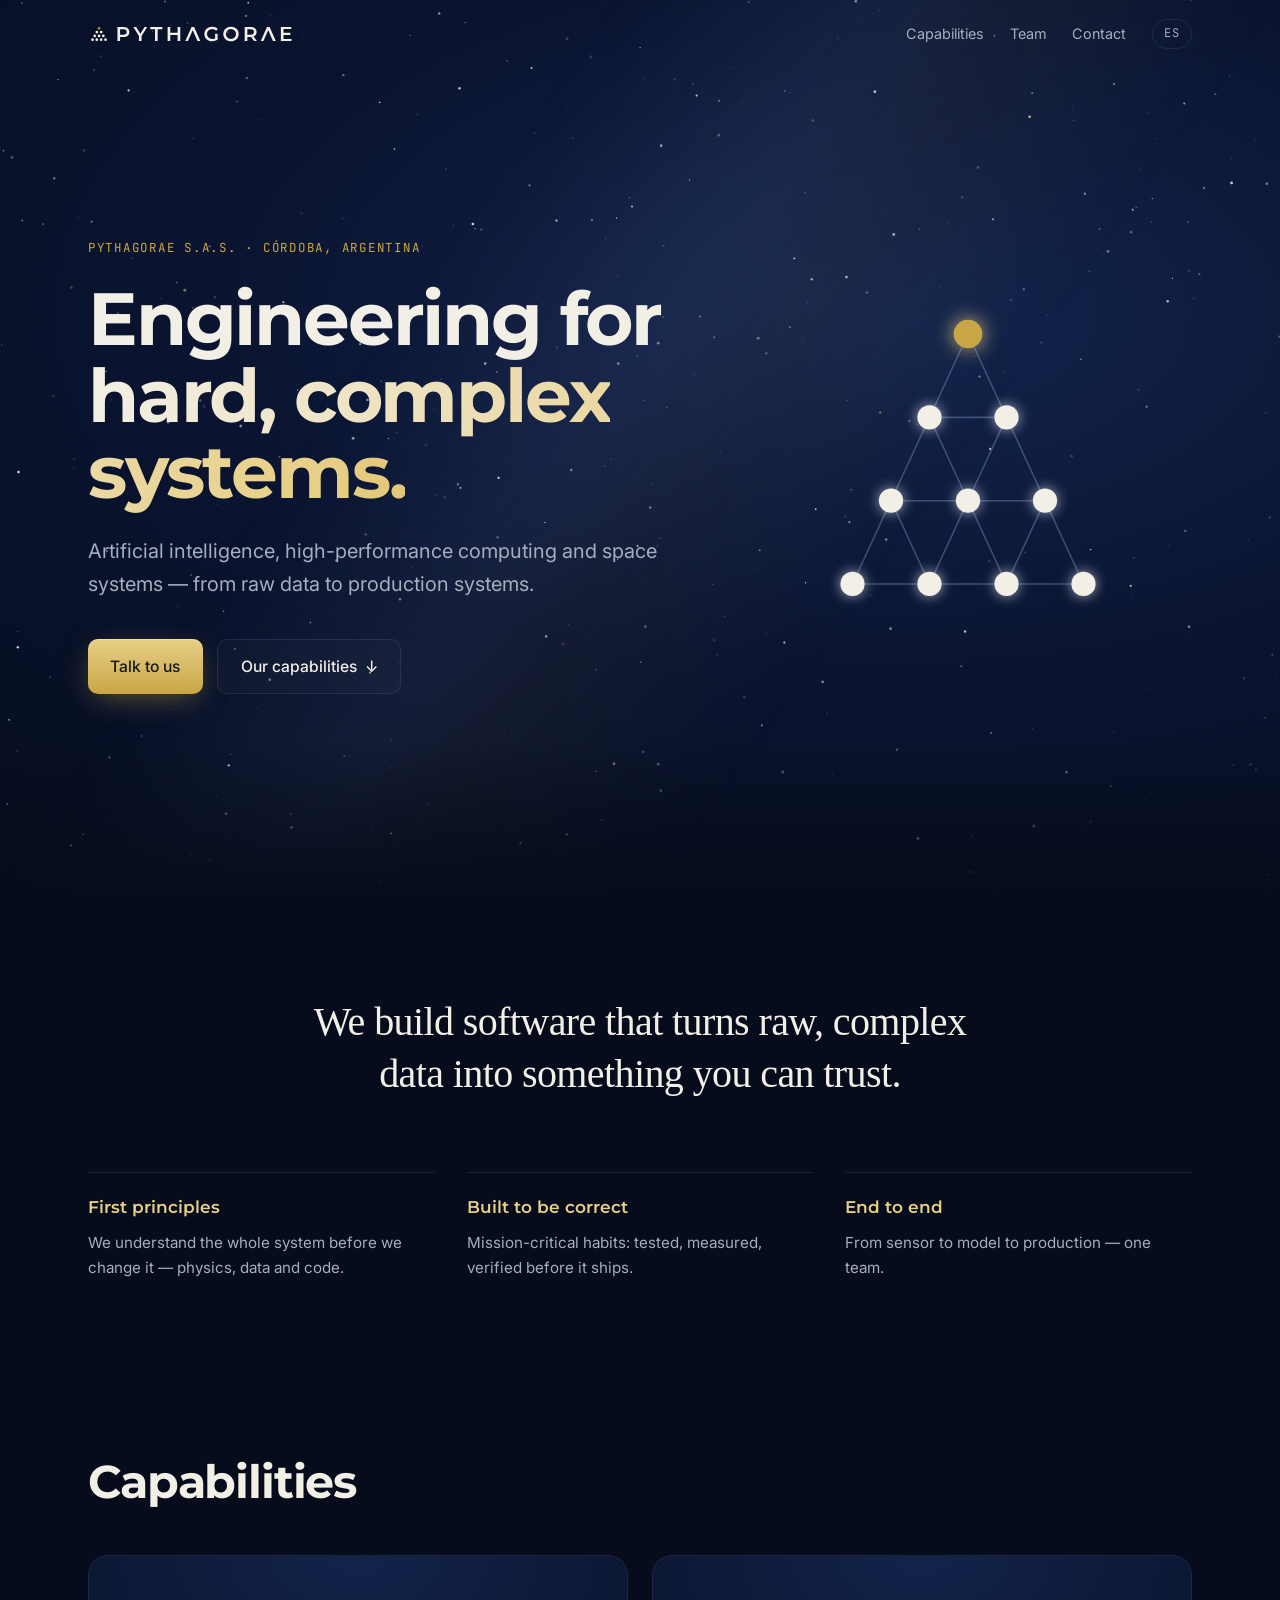
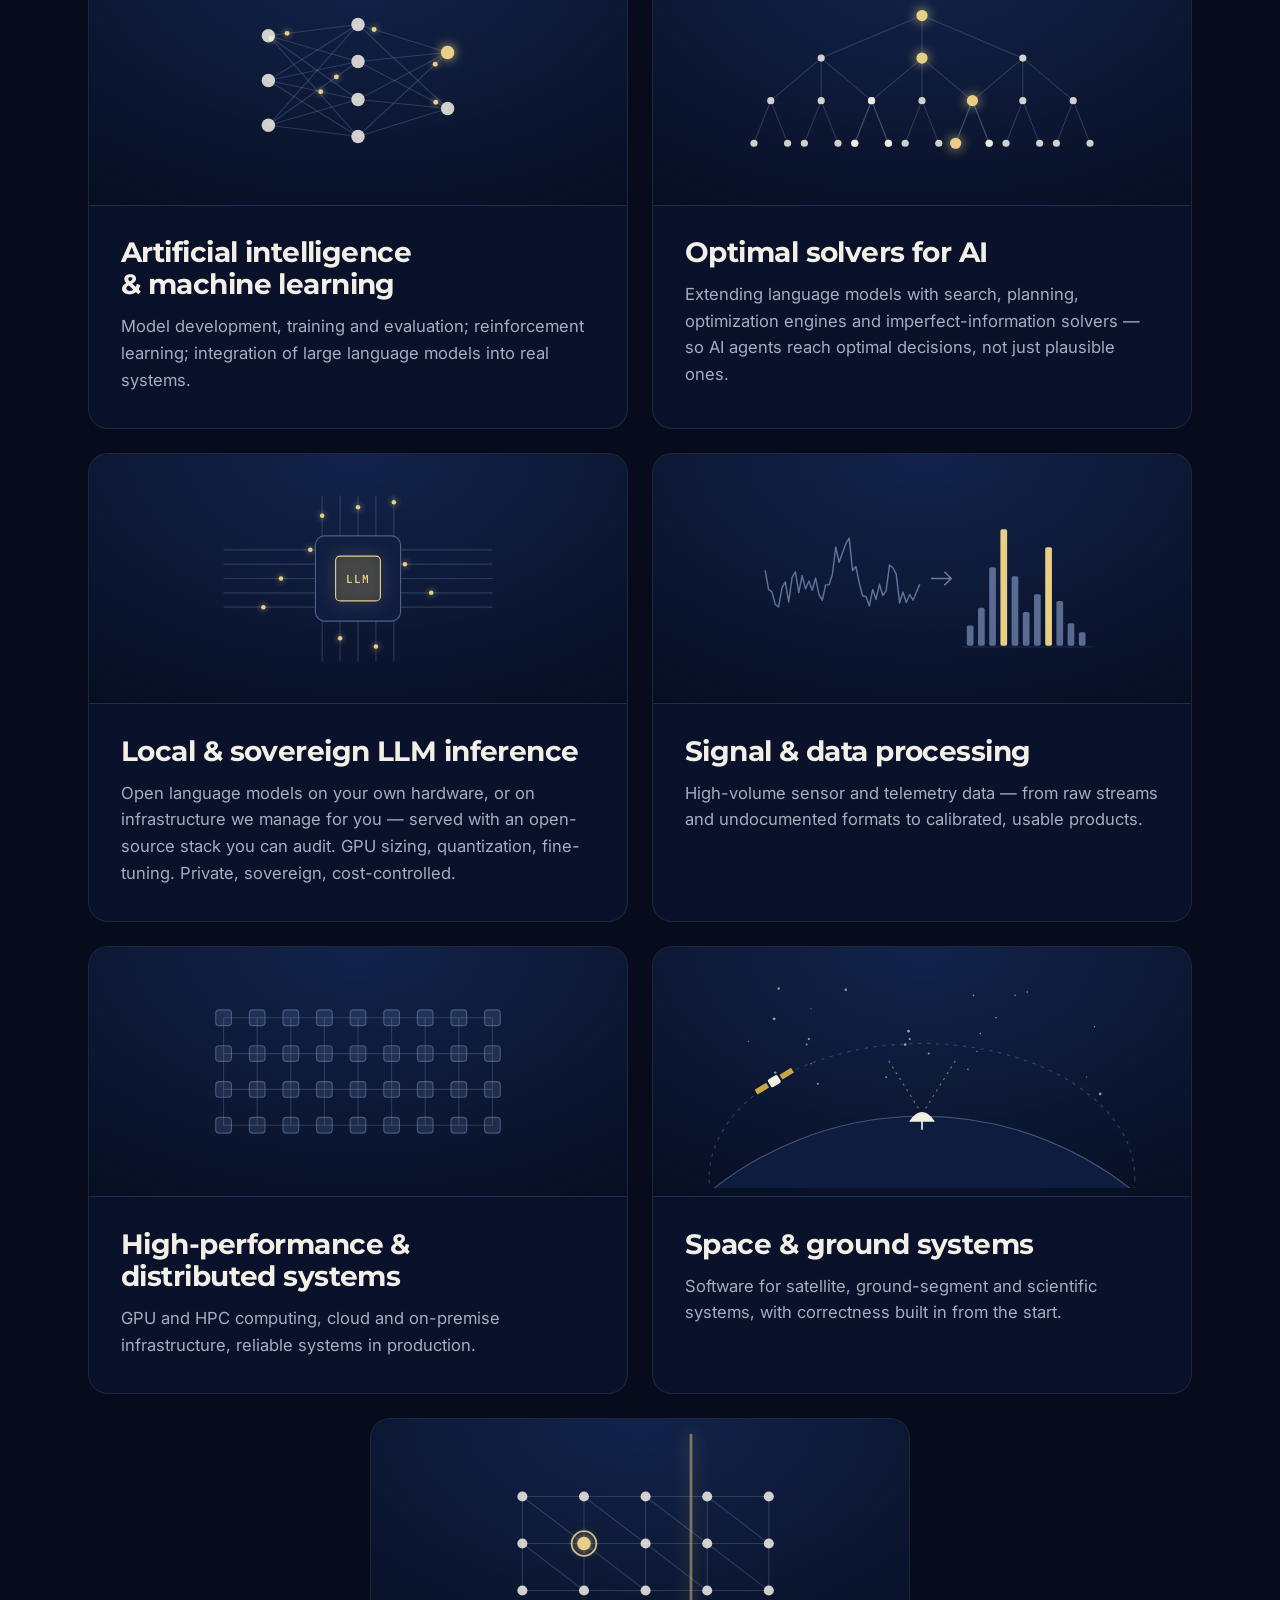
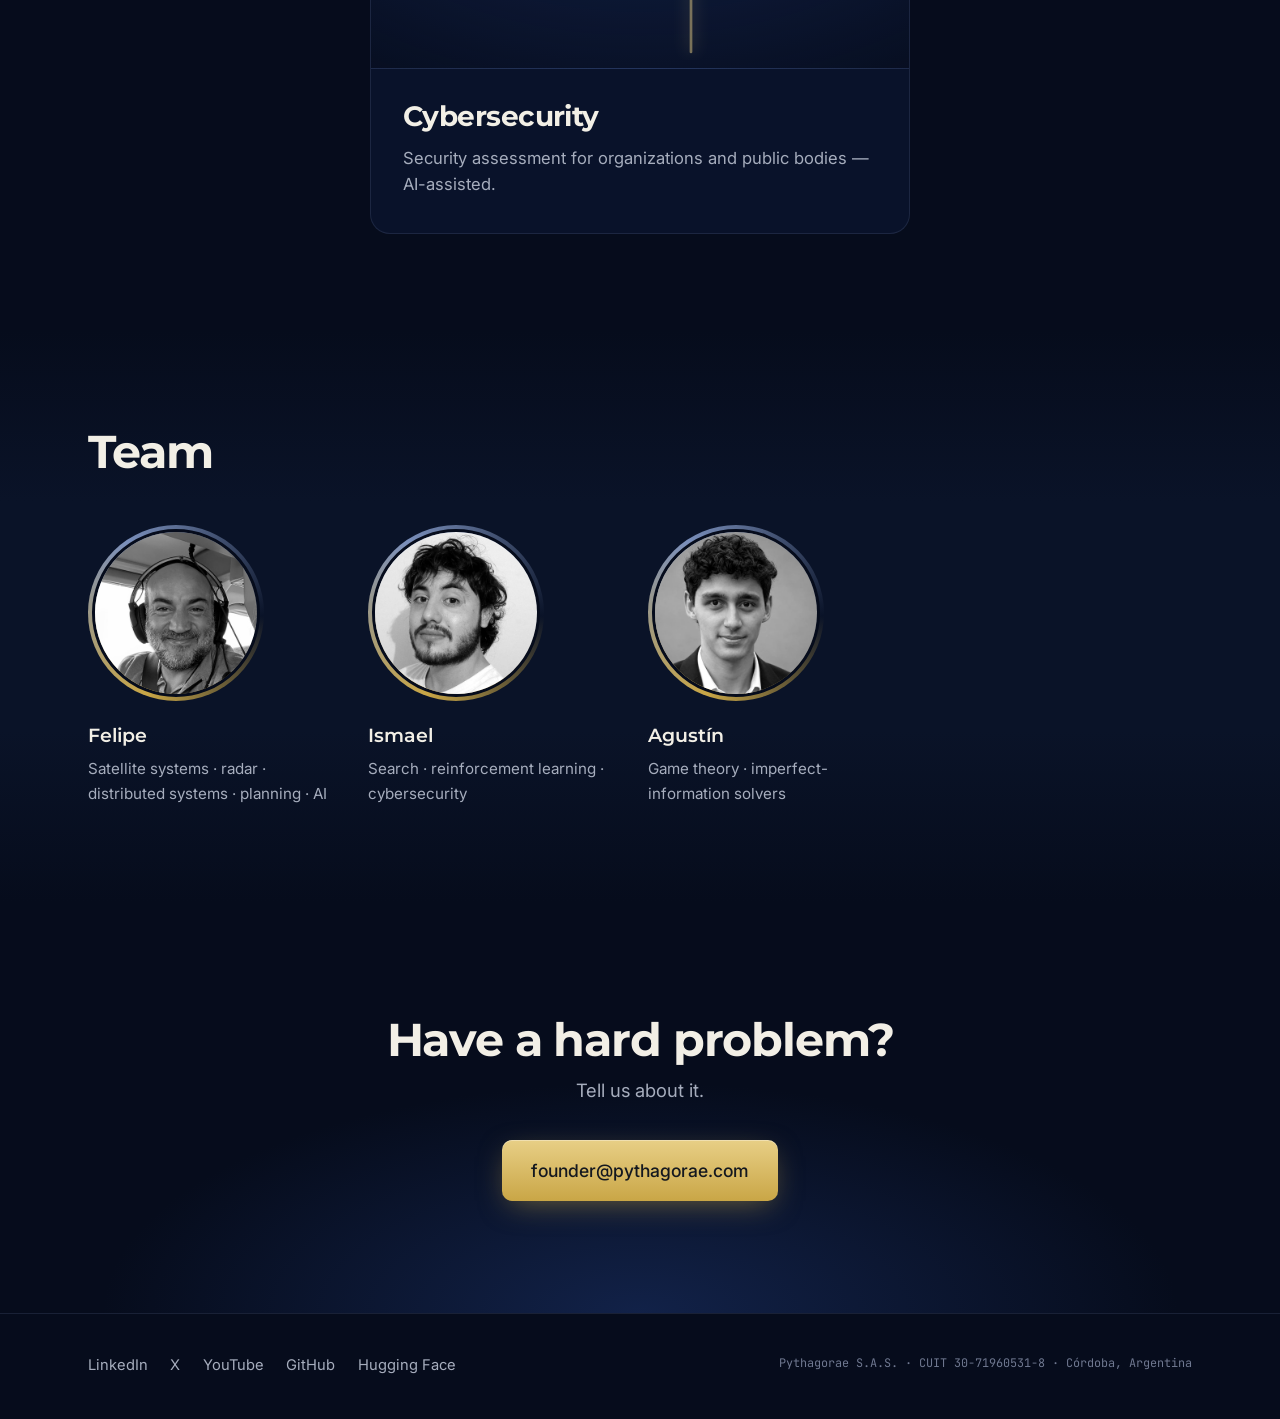
==== commit 8252e73c: "Site: shorten the Cybersecurity card copy Co-Authored-By: Claude Opus 5 (1M context) <noreply@anthro" ====
--- a/index.html
+++ b/index.html
@@ -109,7 +109,7 @@
           <div class="card-art"><svg class="art" viewBox="0 -24 320 208" preserveAspectRatio="xMidYMid meet" aria-hidden="true"><line class="a-line" x1="55" y1="38" x2="110" y2="38"/><line class="a-line" x1="55" y1="38" x2="55" y2="80"/><line class="a-line" x1="55" y1="38" x2="110" y2="80"/><line class="a-line" x1="110" y1="38" x2="165" y2="38"/><line class="a-line" x1="110" y1="38" x2="110" y2="80"/><line class="a-line" x1="110" y1="38" x2="165" y2="80"/><line class="a-line" x1="165" y1="38" x2="220" y2="38"/><line class="a-line" x1="165" y1="38" x2="165" y2="80"/><line class="a-line" x1="165" y1="38" x2="220" y2="80"/><line class="a-line" x1="220" y1="38" x2="275" y2="38"/><line class="a-line" x1="220" y1="38" x2="220" y2="80"/><line class="a-line" x1="220" y1="38" x2="275" y2="80"/><line class="a-line" x1="275" y1="38" x2="275" y2="80"/><line class="a-line" x1="55" y1="80" x2="110" y2="80"/><line class="a-line" x1="55" y1="80" x2="55" y2="122"/><line class="a-line" x1="55" y1="80" x2="110" y2="122"/><line class="a-line" x1="110" y1="80" x2="165" y2="80"/><line class="a-line" x1="110" y1="80" x2="110" y2="122"/><line class="a-line" x1="110" y1="80" x2="165" y2="122"/><line class="a-line" x1="165" y1="80" x2="220" y2="80"/><line class="a-line" x1="165" y1="80" x2="165" y2="122"/><line class="a-line" x1="165" y1="80" x2="220" y2="122"/><line class="a-line" x1="220" y1="80" x2="275" y2="80"/><line class="a-line" x1="220" y1="80" x2="220" y2="122"/><line class="a-line" x1="220" y1="80" x2="275" y2="122"/><line class="a-line" x1="275" y1="80" x2="275" y2="122"/><line class="a-line" x1="55" y1="122" x2="110" y2="122"/><line class="a-line" x1="110" y1="122" x2="165" y2="122"/><line class="a-line" x1="165" y1="122" x2="220" y2="122"/><line class="a-line" x1="220" y1="122" x2="275" y2="122"/><circle class="a-dot a-breathe" style="--d:0.0s" cx="55" cy="38" r="4.5"/><circle class="a-dot a-breathe" style="--d:0.3s" cx="110" cy="38" r="4.5"/><circle class="a-dot a-breathe" style="--d:0.6s" cx="165" cy="38" r="4.5"/><circle class="a-dot a-breathe" style="--d:0.9s" cx="220" cy="38" r="4.5"/><circle class="a-dot a-breathe" style="--d:1.2s" cx="275" cy="38" r="4.5"/><circle class="a-dot a-breathe" style="--d:0.0s" cx="55" cy="80" r="4.5"/><circle class="a-dot a-breathe" style="--d:0.6s" cx="165" cy="80" r="4.5"/><circle class="a-dot a-breathe" style="--d:0.9s" cx="220" cy="80" r="4.5"/><circle class="a-dot a-breathe" style="--d:1.2s" cx="275" cy="80" r="4.5"/><circle class="a-dot a-breathe" style="--d:0.0s" cx="55" cy="122" r="4.5"/><circle class="a-dot a-breathe" style="--d:0.3s" cx="110" cy="122" r="4.5"/><circle class="a-dot a-breathe" style="--d:0.6s" cx="165" cy="122" r="4.5"/><circle class="a-dot a-breathe" style="--d:0.9s" cx="220" cy="122" r="4.5"/><circle class="a-dot a-breathe" style="--d:1.2s" cx="275" cy="122" r="4.5"/><circle class="a-find" cx="110" cy="80" r="11"/><circle class="a-hot a-breathe" cx="110" cy="80" r="6"/><g class="a-sweep"><rect x="-1.2" y="-18" width="2.4" height="196" rx="1.2"/><animateTransform attributeName="transform" type="translate" dur="4s" values="30,0; 290,0; 30,0" keyTimes="0;0.5;1" repeatCount="indefinite"/></g></svg></div>
           <div class="card-body">
             <h3>Cybersecurity</h3>
-            <p>Security assessment for organizations and public bodies: penetration testing, exposure and third-party dependency analysis, and resilience plans &mdash; AI-assisted.</p>
+            <p>Security assessment for organizations and public bodies &mdash; AI-assisted.</p>
           </div>
         </article>
     </div>
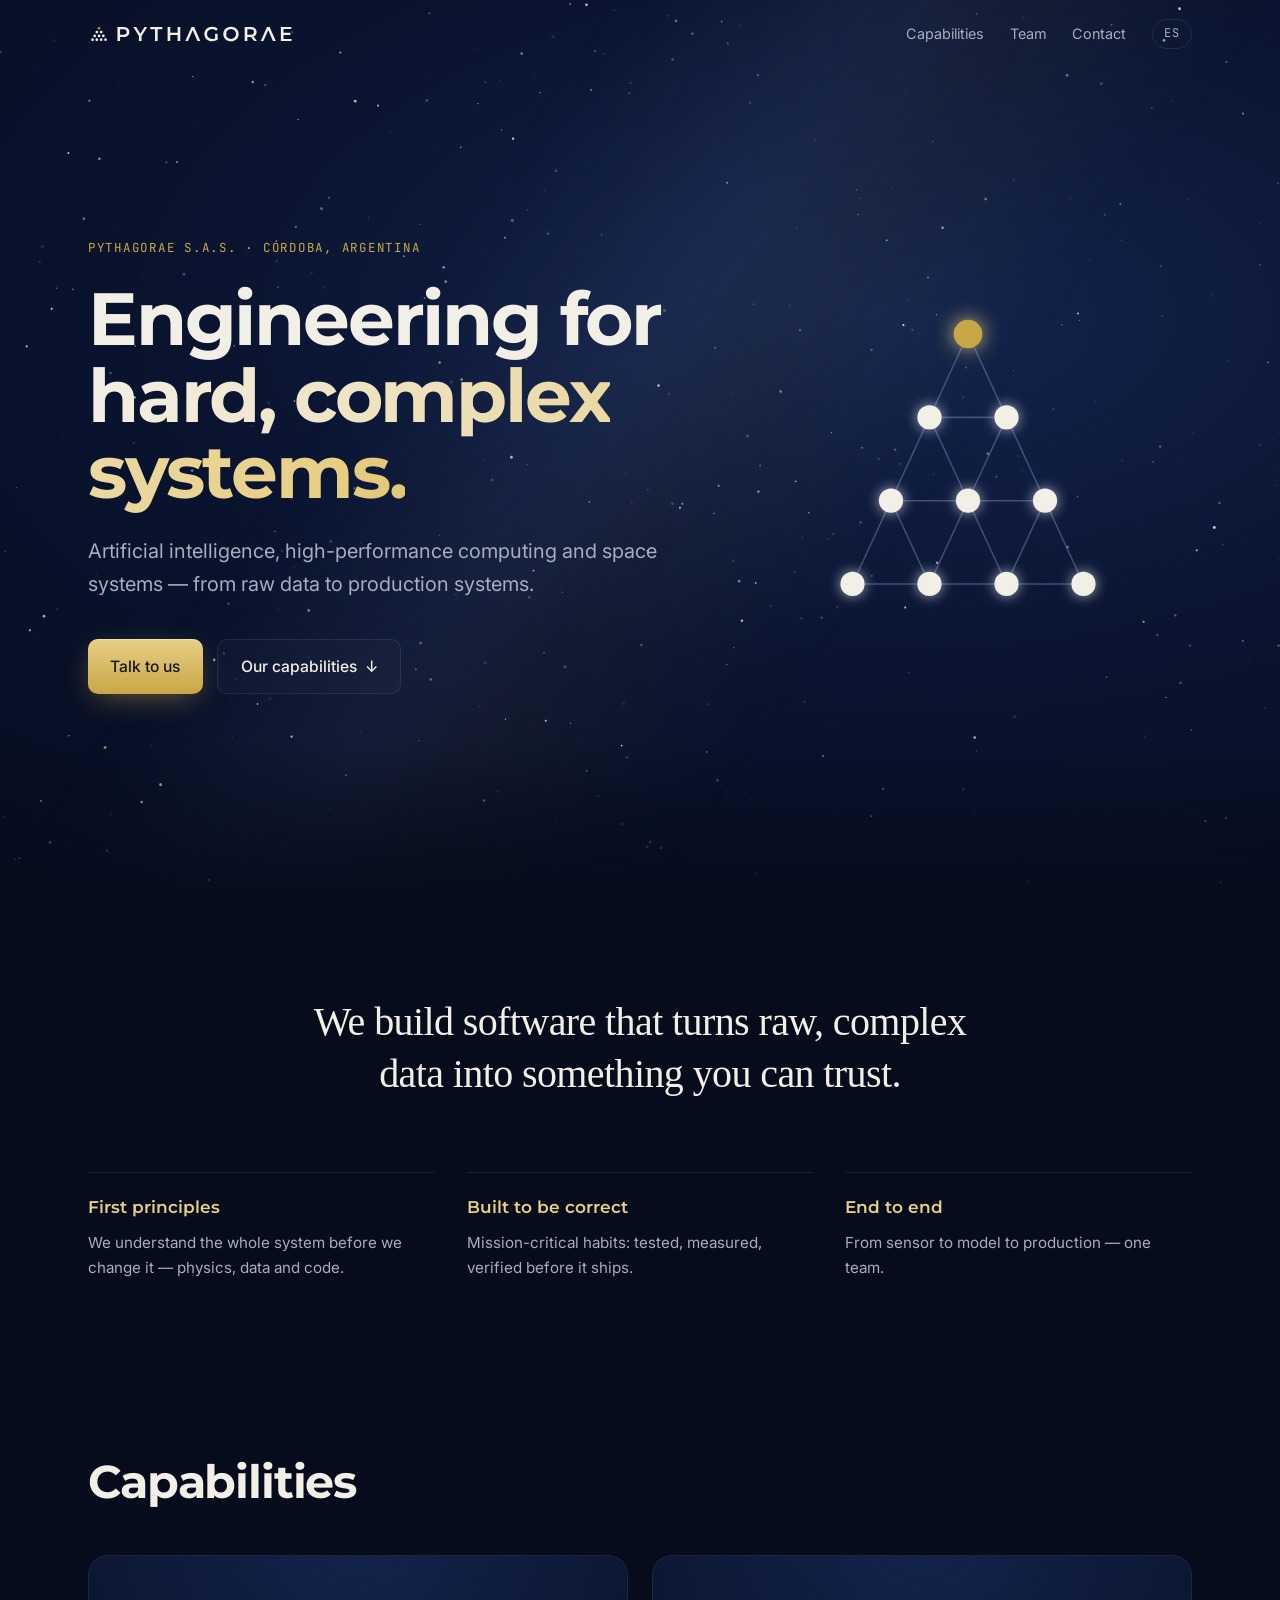
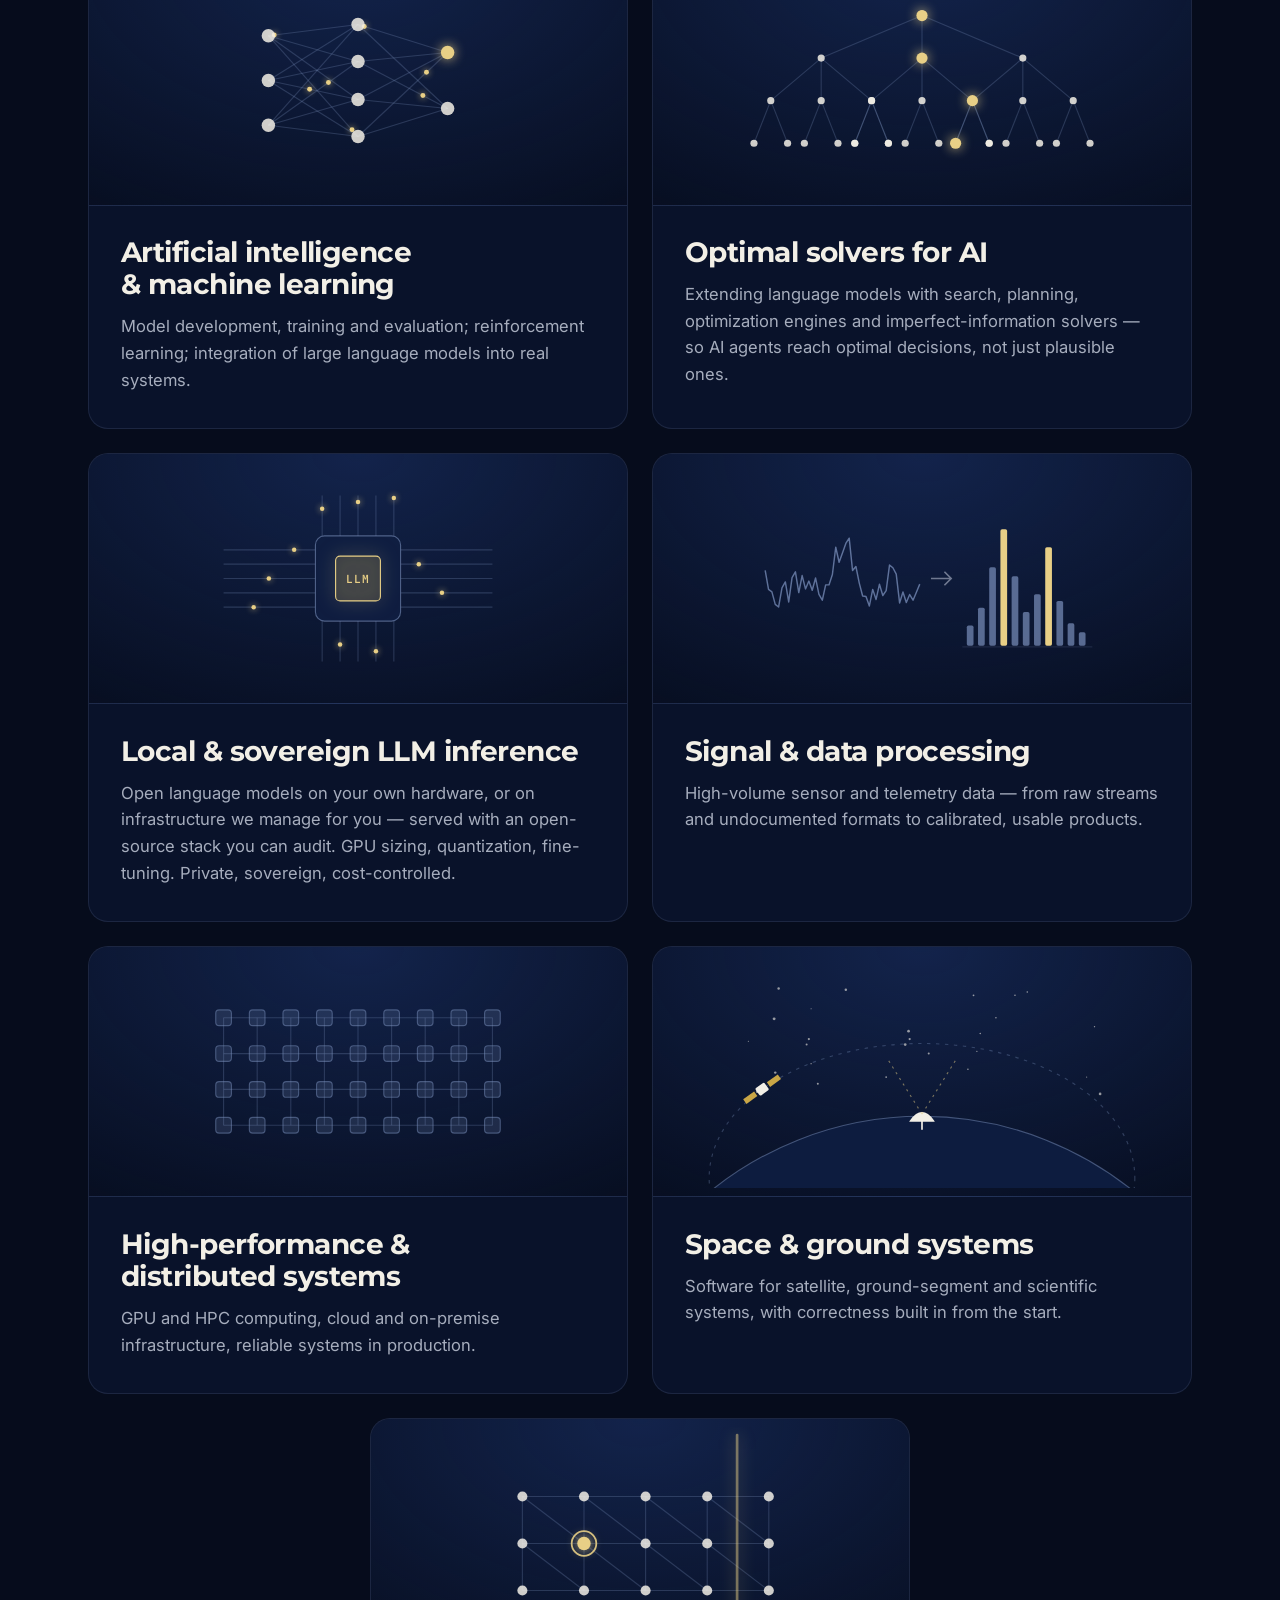
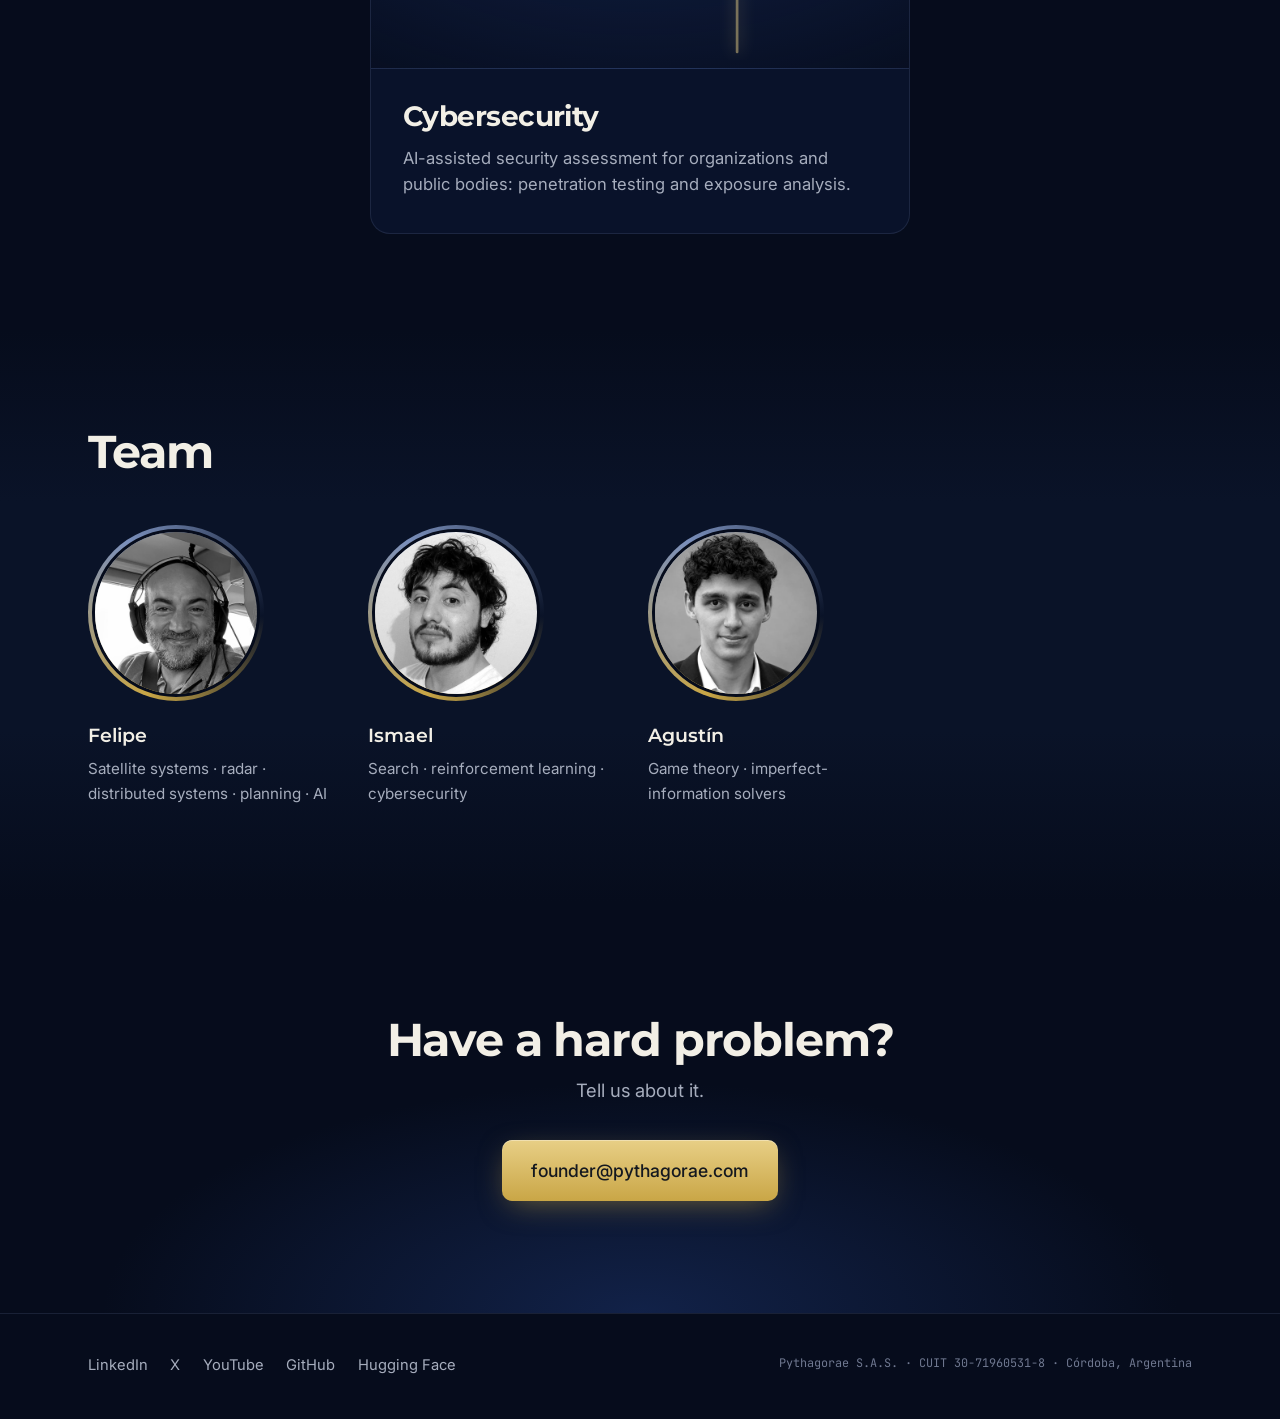
==== commit 42cef6e6: "Site: Cybersecurity card — AI-assisted assessment, pentesting and exposure analysis Co-Authored-By: " ====
--- a/index.html
+++ b/index.html
@@ -109,7 +109,7 @@
           <div class="card-art"><svg class="art" viewBox="0 -24 320 208" preserveAspectRatio="xMidYMid meet" aria-hidden="true"><line class="a-line" x1="55" y1="38" x2="110" y2="38"/><line class="a-line" x1="55" y1="38" x2="55" y2="80"/><line class="a-line" x1="55" y1="38" x2="110" y2="80"/><line class="a-line" x1="110" y1="38" x2="165" y2="38"/><line class="a-line" x1="110" y1="38" x2="110" y2="80"/><line class="a-line" x1="110" y1="38" x2="165" y2="80"/><line class="a-line" x1="165" y1="38" x2="220" y2="38"/><line class="a-line" x1="165" y1="38" x2="165" y2="80"/><line class="a-line" x1="165" y1="38" x2="220" y2="80"/><line class="a-line" x1="220" y1="38" x2="275" y2="38"/><line class="a-line" x1="220" y1="38" x2="220" y2="80"/><line class="a-line" x1="220" y1="38" x2="275" y2="80"/><line class="a-line" x1="275" y1="38" x2="275" y2="80"/><line class="a-line" x1="55" y1="80" x2="110" y2="80"/><line class="a-line" x1="55" y1="80" x2="55" y2="122"/><line class="a-line" x1="55" y1="80" x2="110" y2="122"/><line class="a-line" x1="110" y1="80" x2="165" y2="80"/><line class="a-line" x1="110" y1="80" x2="110" y2="122"/><line class="a-line" x1="110" y1="80" x2="165" y2="122"/><line class="a-line" x1="165" y1="80" x2="220" y2="80"/><line class="a-line" x1="165" y1="80" x2="165" y2="122"/><line class="a-line" x1="165" y1="80" x2="220" y2="122"/><line class="a-line" x1="220" y1="80" x2="275" y2="80"/><line class="a-line" x1="220" y1="80" x2="220" y2="122"/><line class="a-line" x1="220" y1="80" x2="275" y2="122"/><line class="a-line" x1="275" y1="80" x2="275" y2="122"/><line class="a-line" x1="55" y1="122" x2="110" y2="122"/><line class="a-line" x1="110" y1="122" x2="165" y2="122"/><line class="a-line" x1="165" y1="122" x2="220" y2="122"/><line class="a-line" x1="220" y1="122" x2="275" y2="122"/><circle class="a-dot a-breathe" style="--d:0.0s" cx="55" cy="38" r="4.5"/><circle class="a-dot a-breathe" style="--d:0.3s" cx="110" cy="38" r="4.5"/><circle class="a-dot a-breathe" style="--d:0.6s" cx="165" cy="38" r="4.5"/><circle class="a-dot a-breathe" style="--d:0.9s" cx="220" cy="38" r="4.5"/><circle class="a-dot a-breathe" style="--d:1.2s" cx="275" cy="38" r="4.5"/><circle class="a-dot a-breathe" style="--d:0.0s" cx="55" cy="80" r="4.5"/><circle class="a-dot a-breathe" style="--d:0.6s" cx="165" cy="80" r="4.5"/><circle class="a-dot a-breathe" style="--d:0.9s" cx="220" cy="80" r="4.5"/><circle class="a-dot a-breathe" style="--d:1.2s" cx="275" cy="80" r="4.5"/><circle class="a-dot a-breathe" style="--d:0.0s" cx="55" cy="122" r="4.5"/><circle class="a-dot a-breathe" style="--d:0.3s" cx="110" cy="122" r="4.5"/><circle class="a-dot a-breathe" style="--d:0.6s" cx="165" cy="122" r="4.5"/><circle class="a-dot a-breathe" style="--d:0.9s" cx="220" cy="122" r="4.5"/><circle class="a-dot a-breathe" style="--d:1.2s" cx="275" cy="122" r="4.5"/><circle class="a-find" cx="110" cy="80" r="11"/><circle class="a-hot a-breathe" cx="110" cy="80" r="6"/><g class="a-sweep"><rect x="-1.2" y="-18" width="2.4" height="196" rx="1.2"/><animateTransform attributeName="transform" type="translate" dur="4s" values="30,0; 290,0; 30,0" keyTimes="0;0.5;1" repeatCount="indefinite"/></g></svg></div>
           <div class="card-body">
             <h3>Cybersecurity</h3>
-            <p>Security assessment for organizations and public bodies &mdash; AI-assisted.</p>
+            <p>AI-assisted security assessment for organizations and public bodies: penetration testing and exposure analysis.</p>
           </div>
         </article>
     </div>
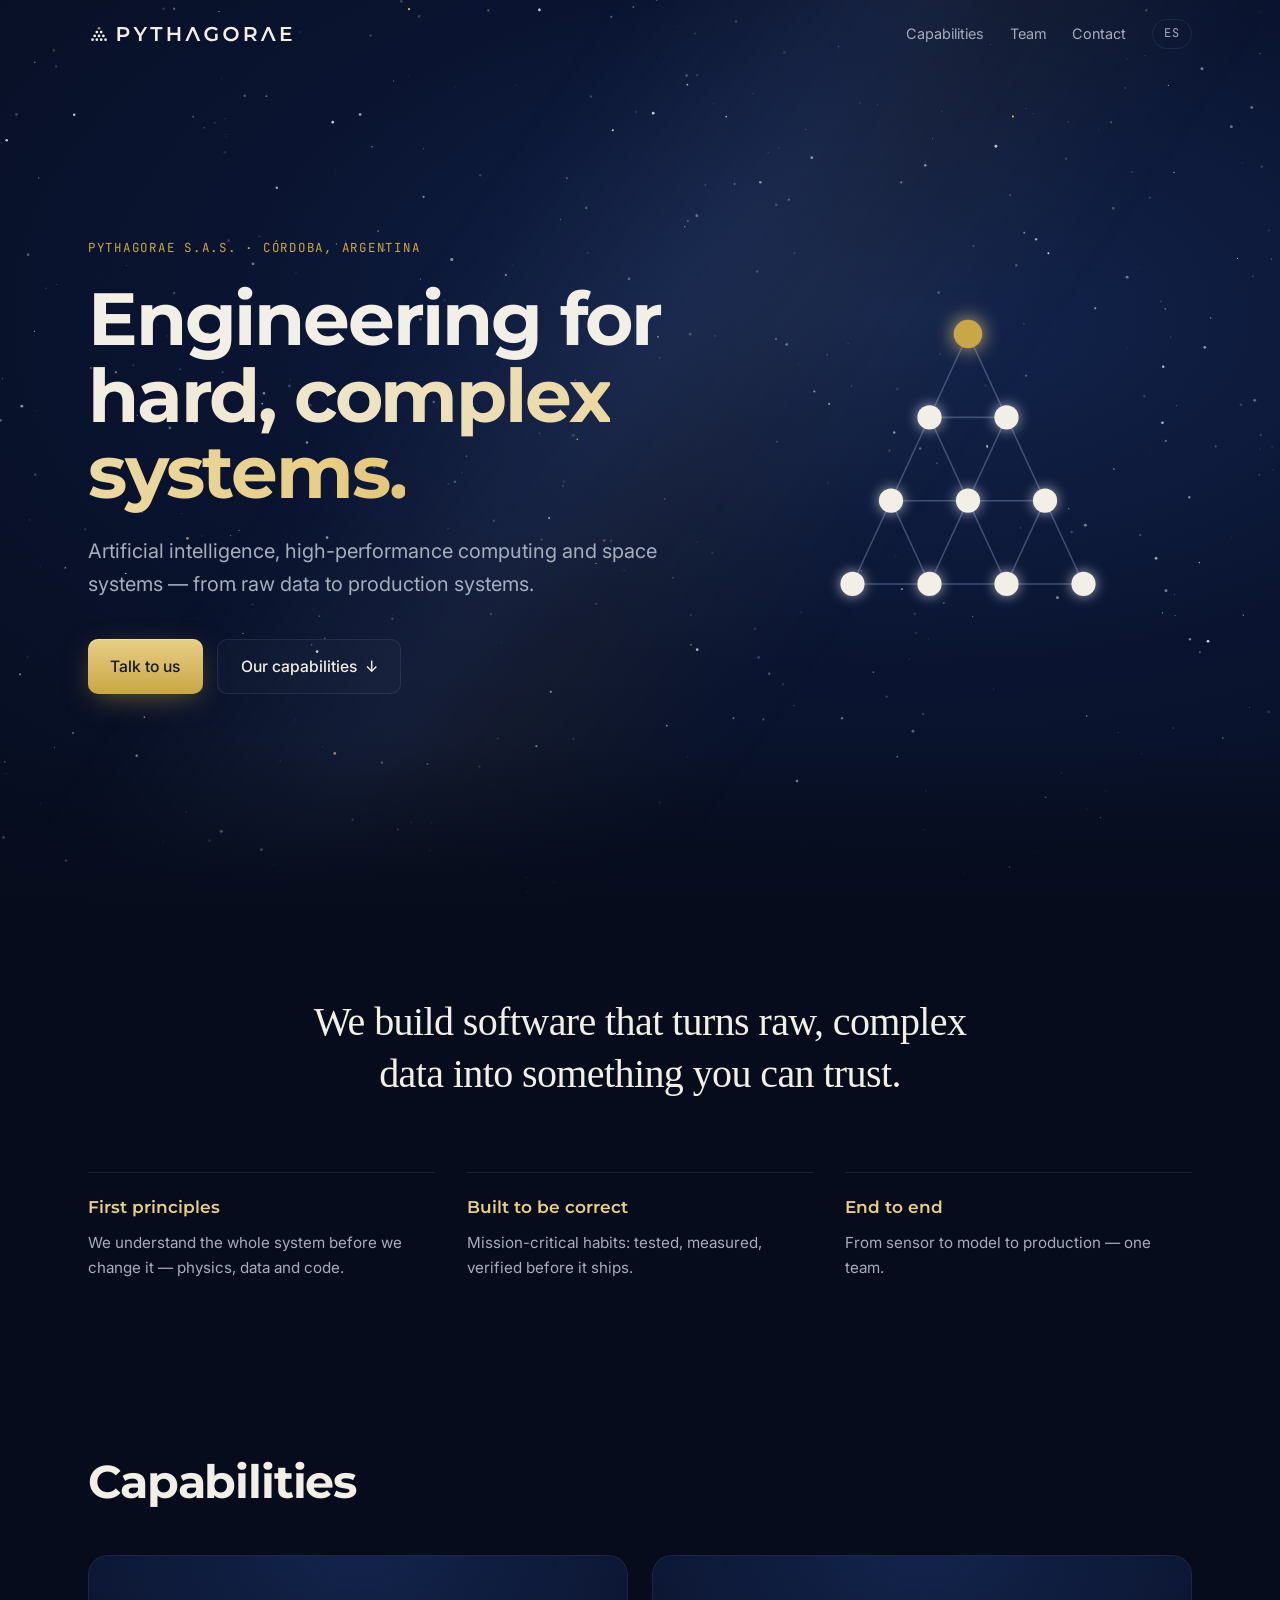
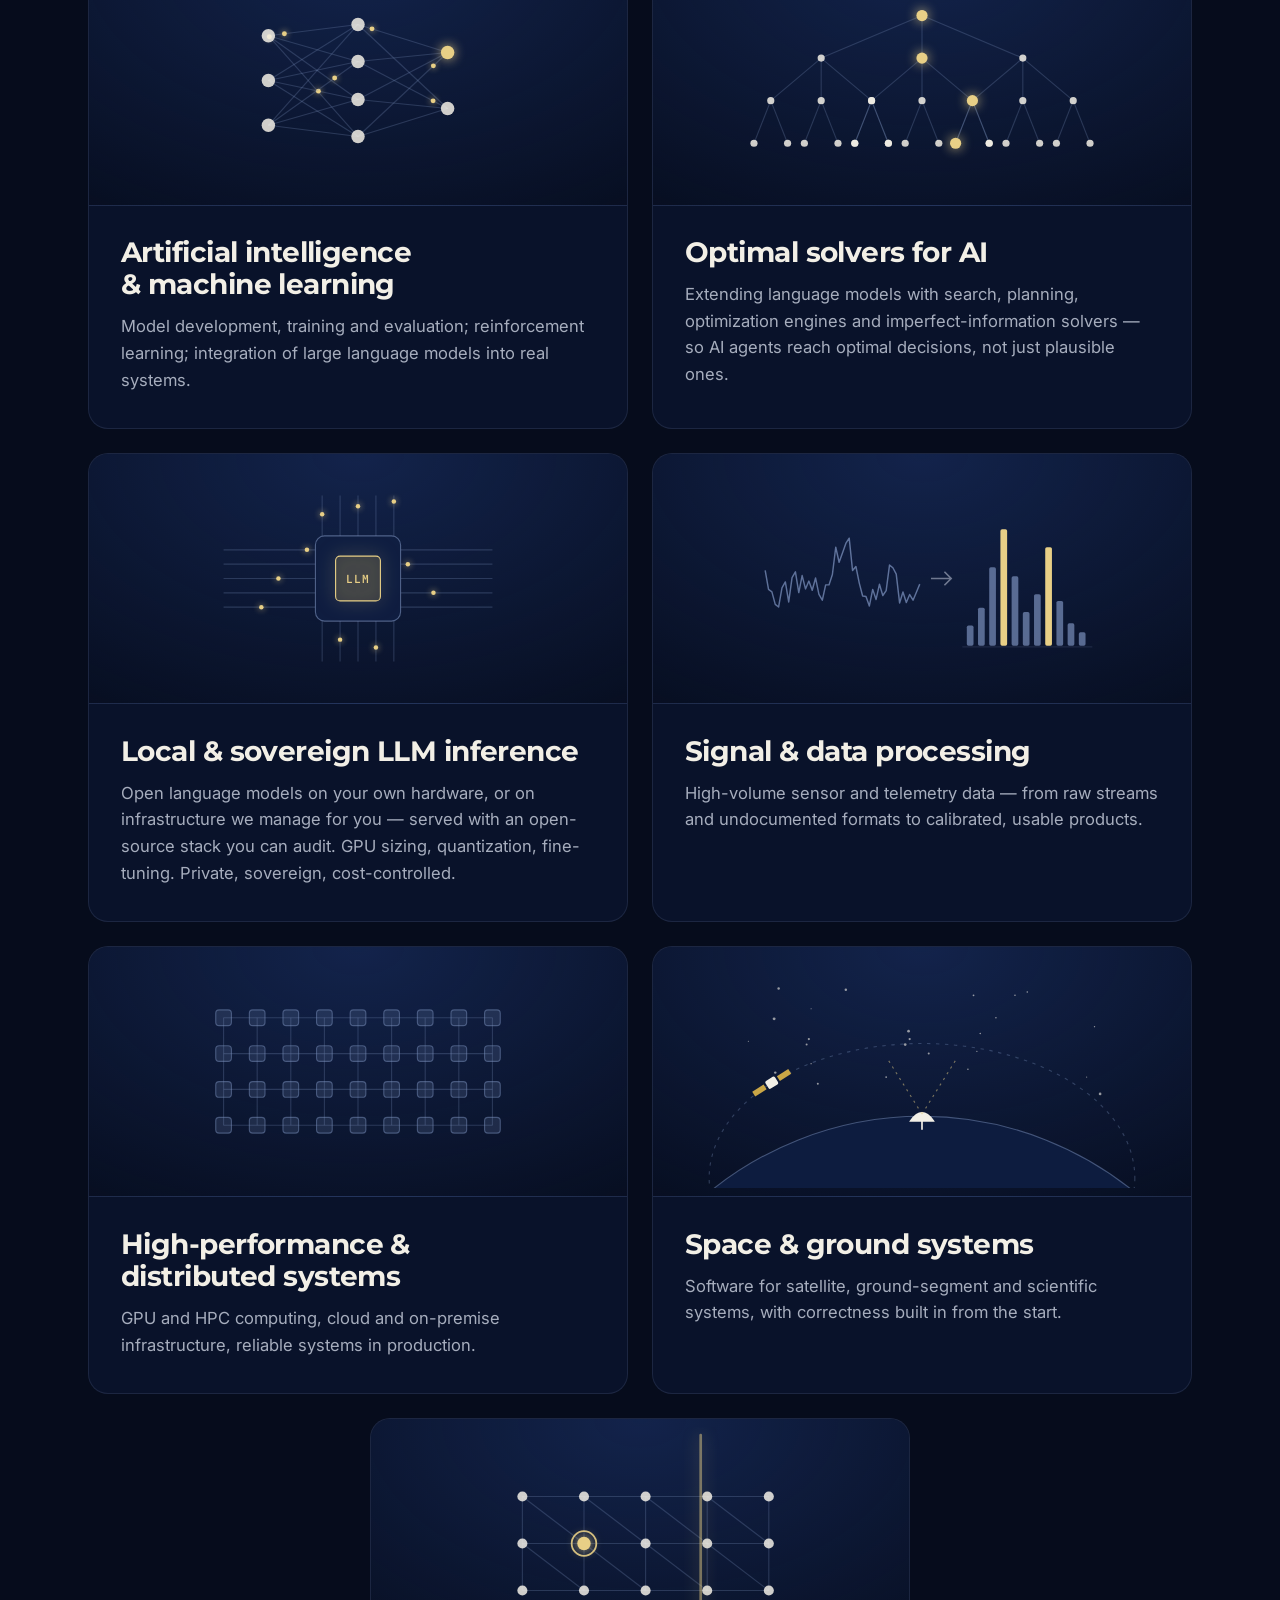
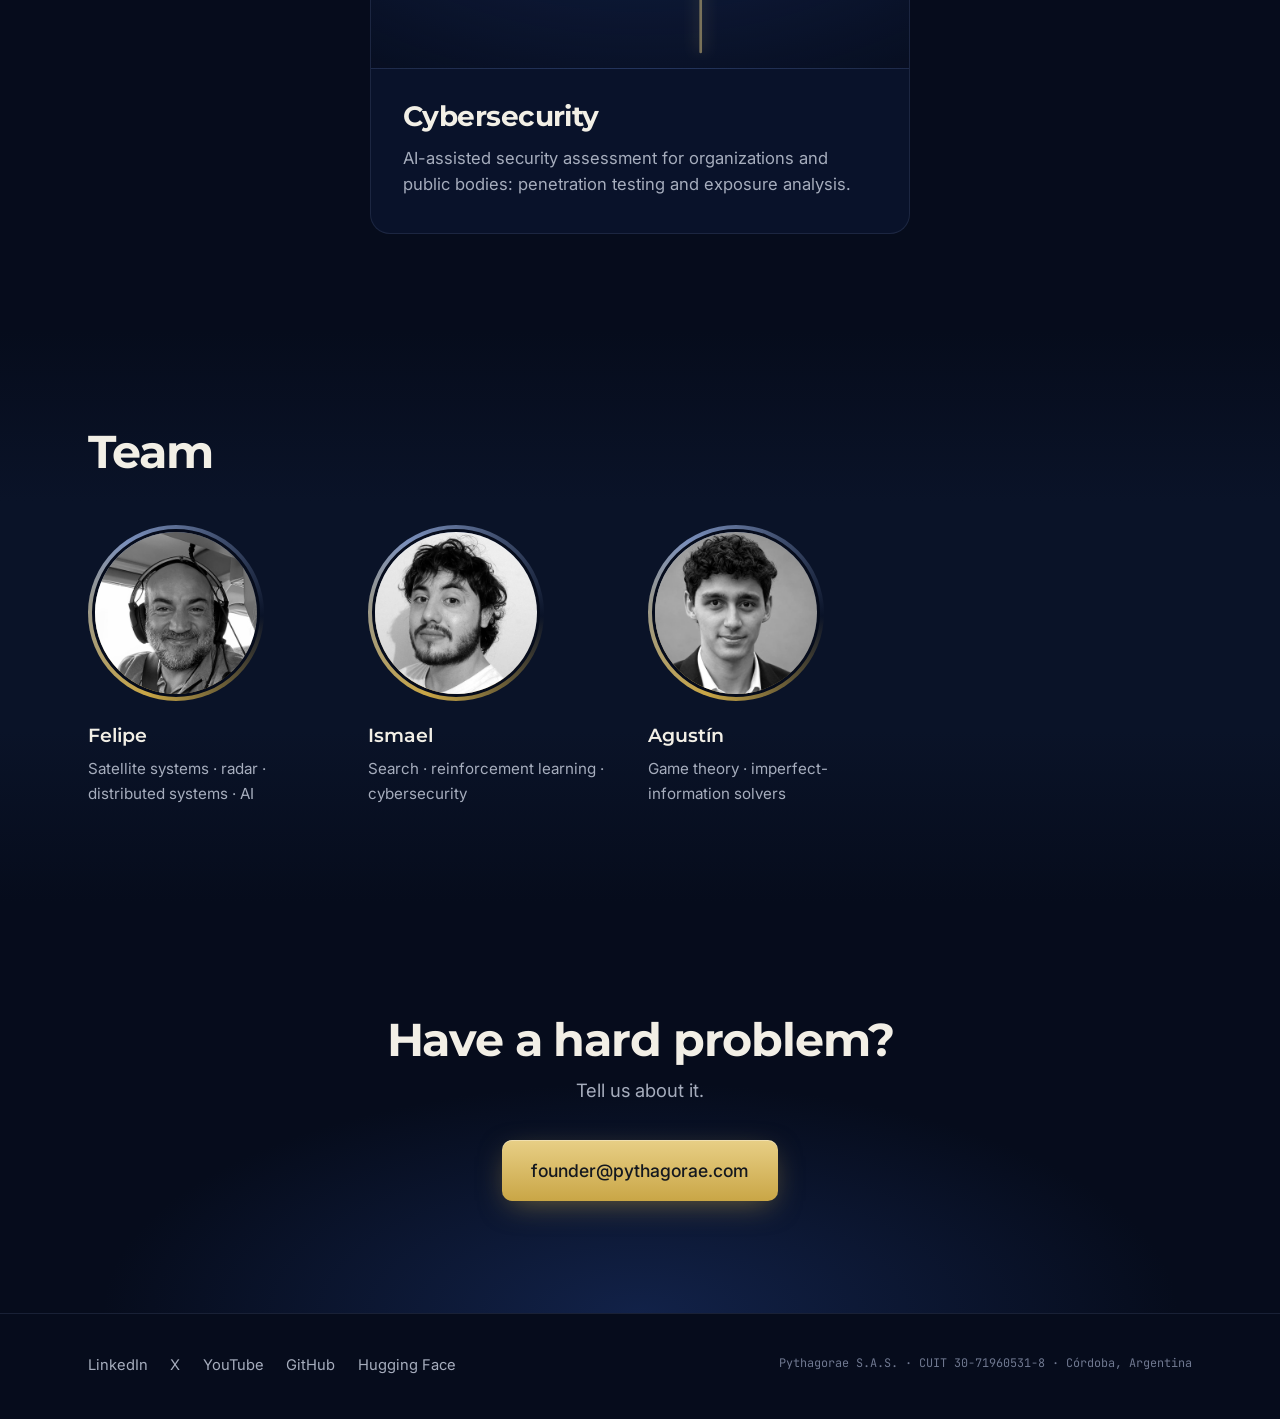
==== commit 0e6026b6: "Site: drop planning from Felipe's line Co-Authored-By: Claude Opus 5 (1M context) <noreply@anthropic" ====
--- a/index.html
+++ b/index.html
@@ -123,7 +123,7 @@
     <div class="team">
         <figure class="person reveal" style="--i:0">
           <div class="photo"><img src="/assets/team/felipe.jpg" alt="Felipe" width="400" height="400" loading="lazy"></div>
-          <figcaption><strong>Felipe</strong><span>Satellite systems &middot; radar &middot; distributed systems &middot; planning &middot; AI</span></figcaption>
+          <figcaption><strong>Felipe</strong><span>Satellite systems &middot; radar &middot; distributed systems &middot; AI</span></figcaption>
         </figure>
         <figure class="person reveal" style="--i:1">
           <div class="photo"><img src="/assets/team/ismael.jpg" alt="Ismael" width="400" height="400" loading="lazy"></div>
